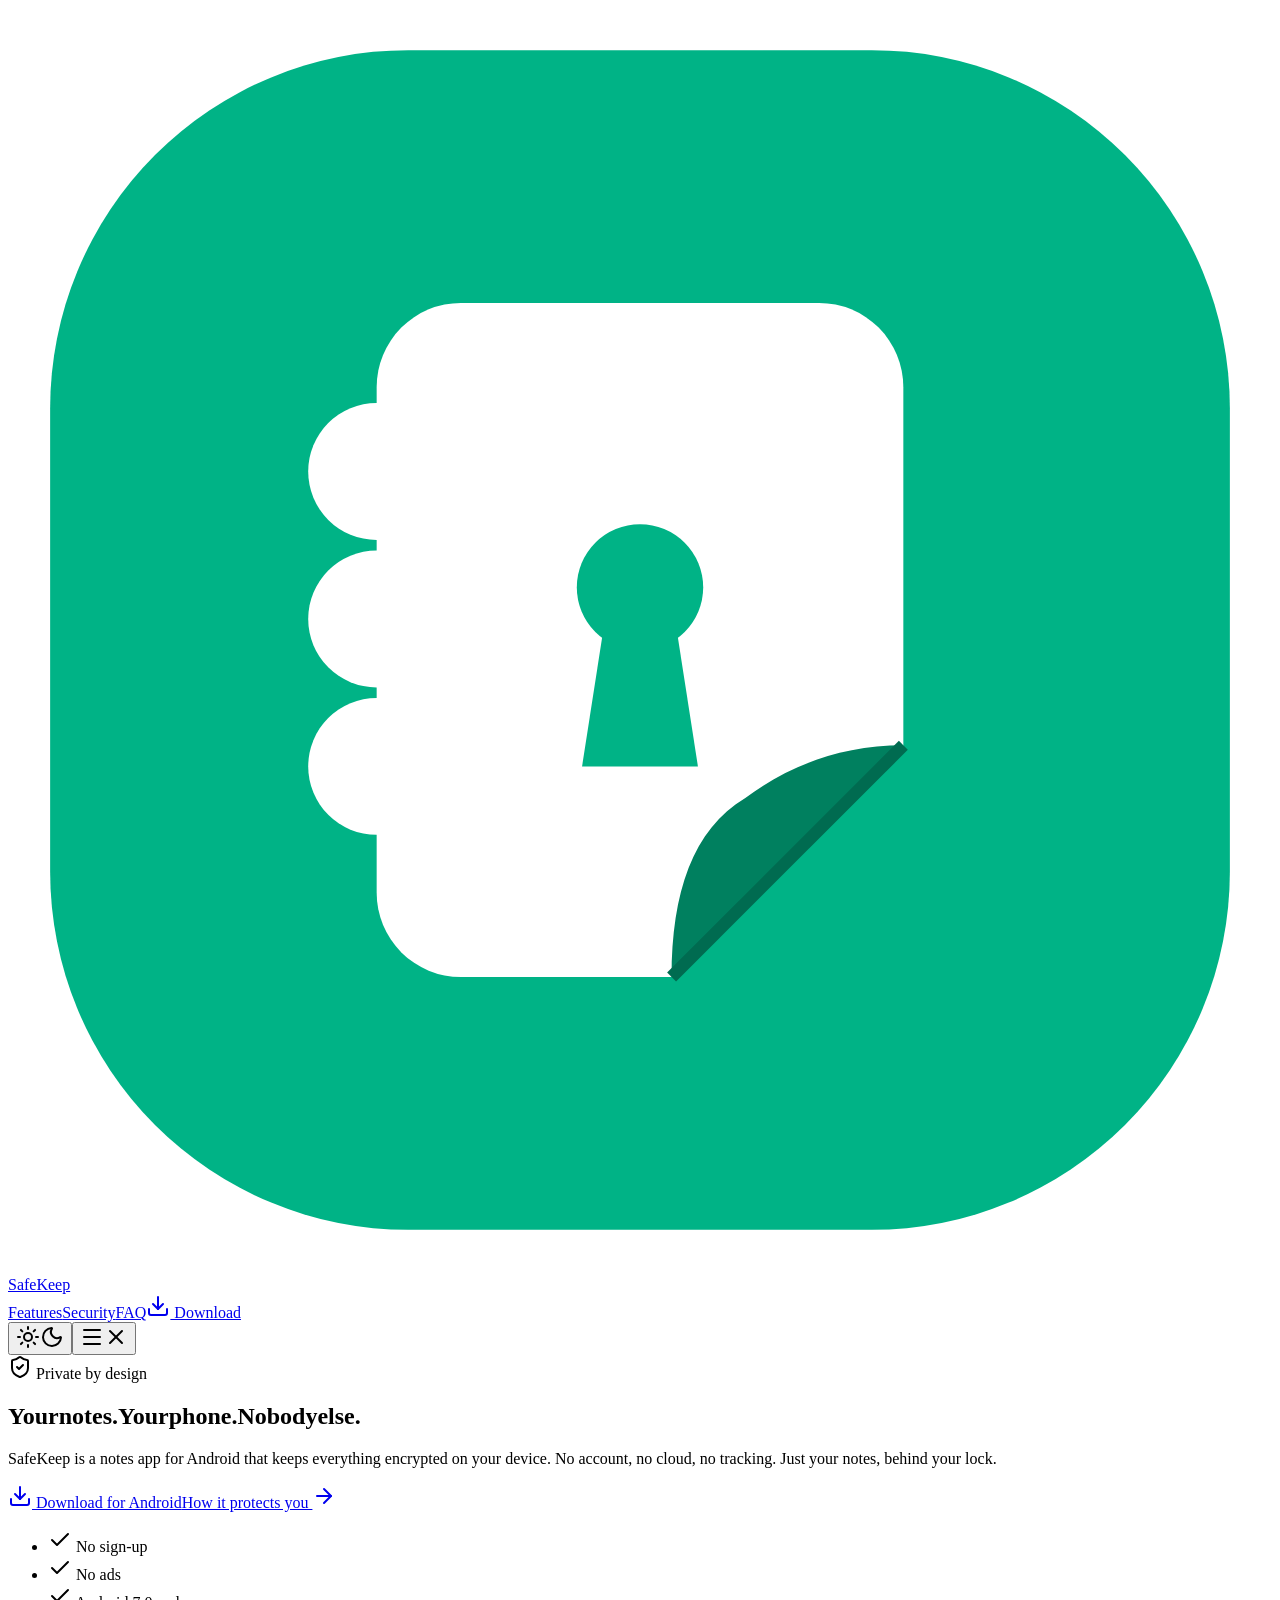
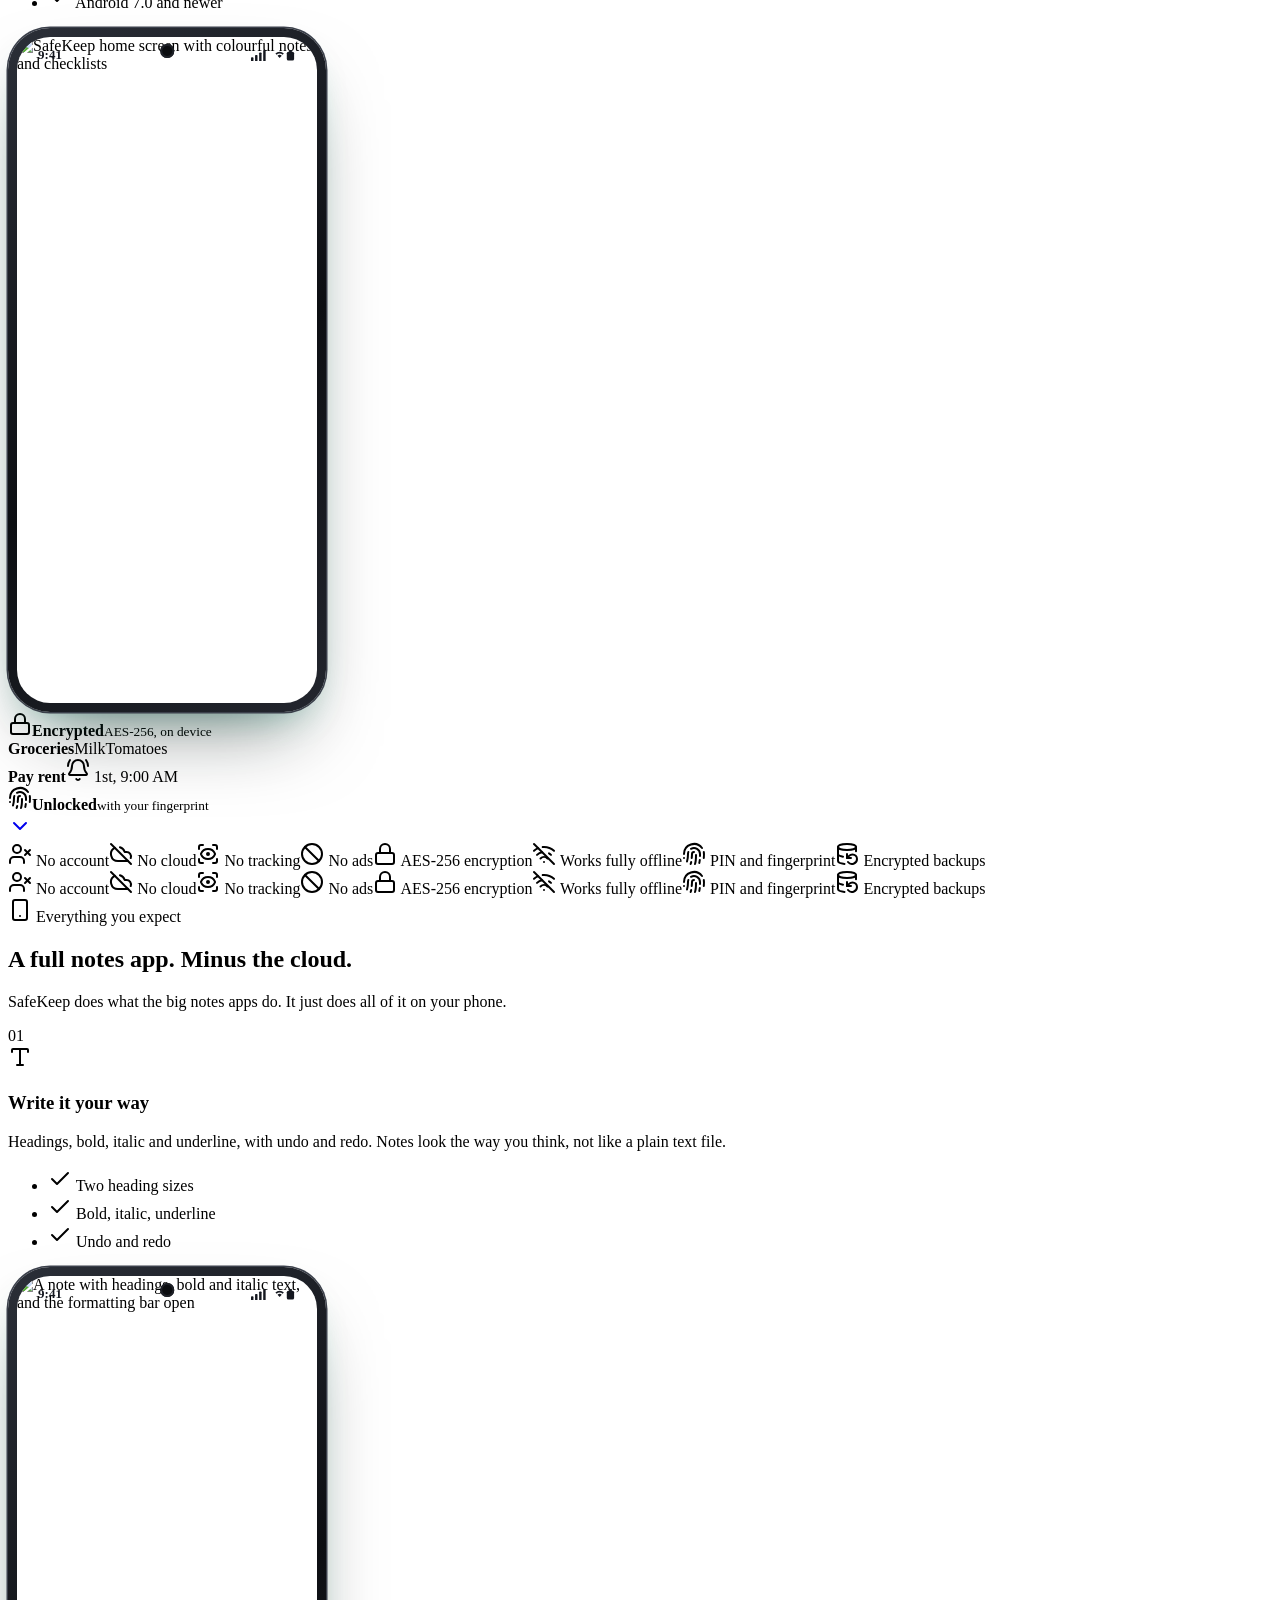
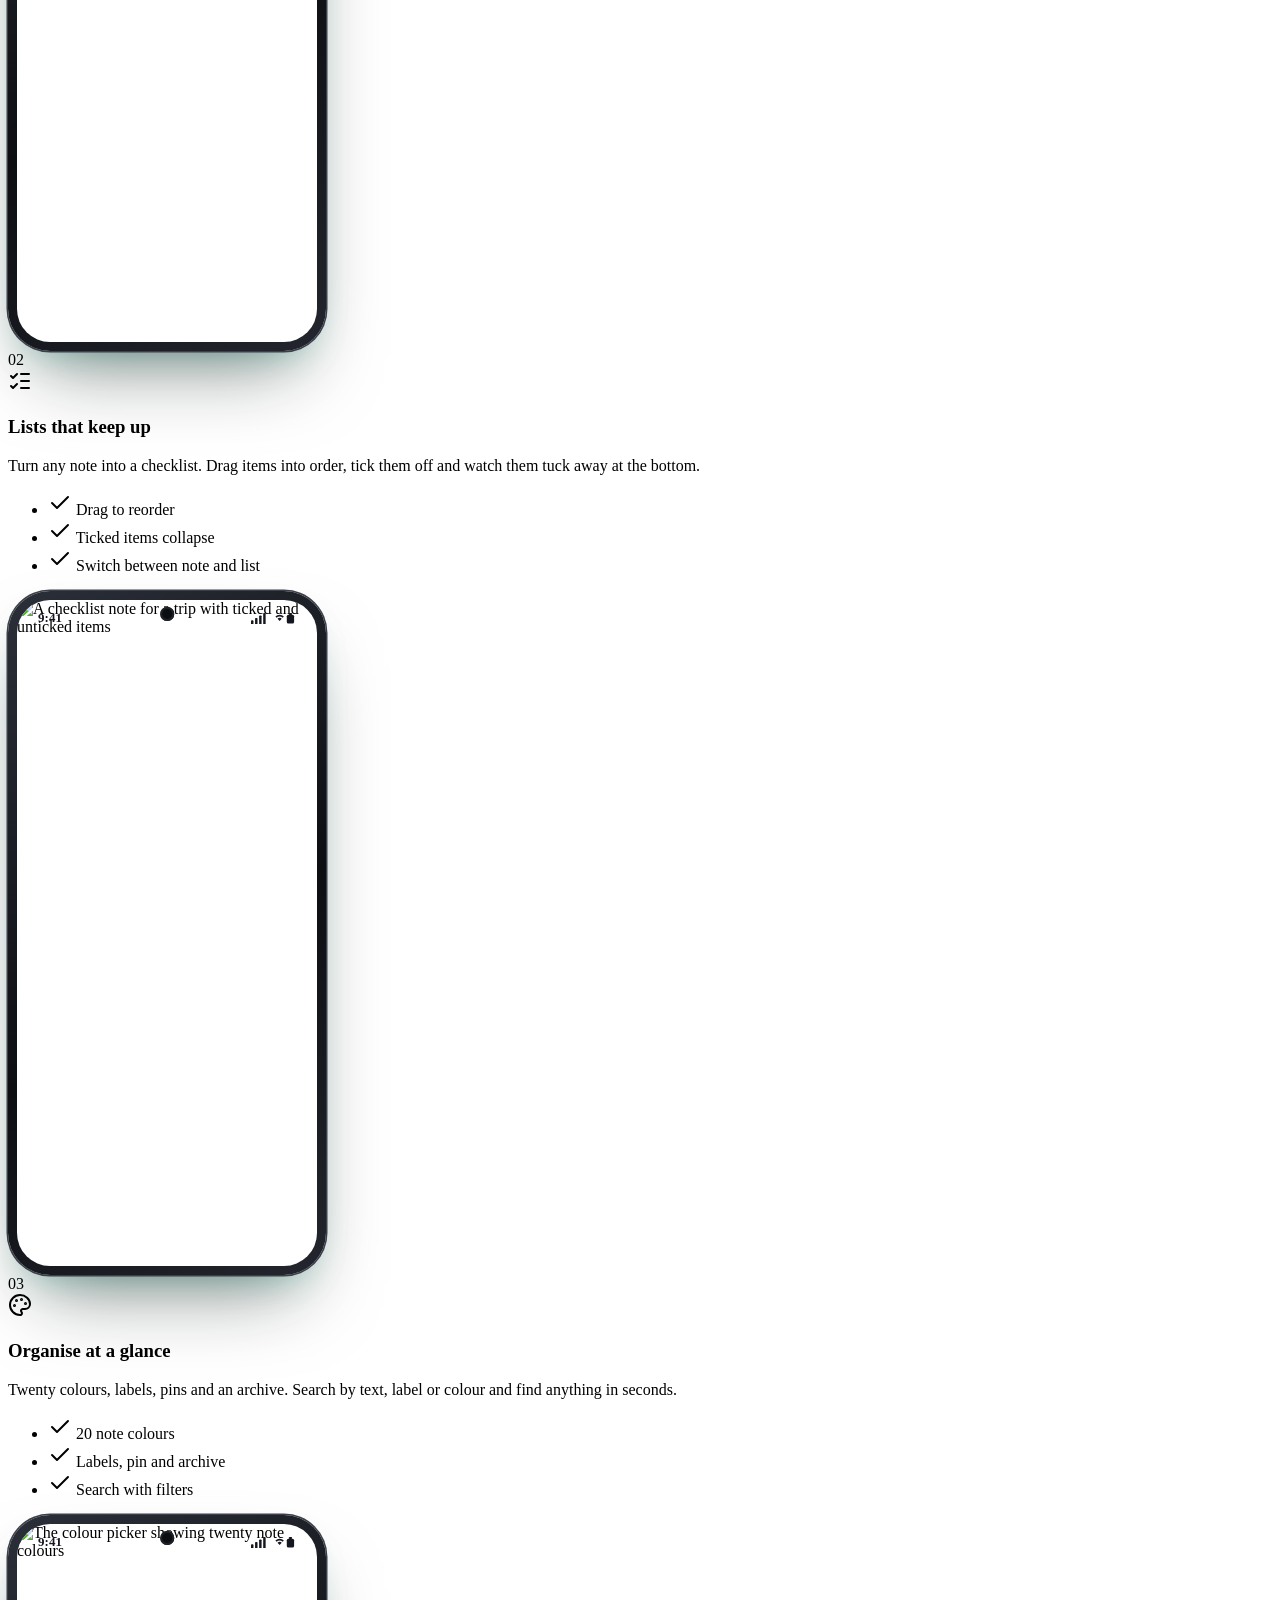
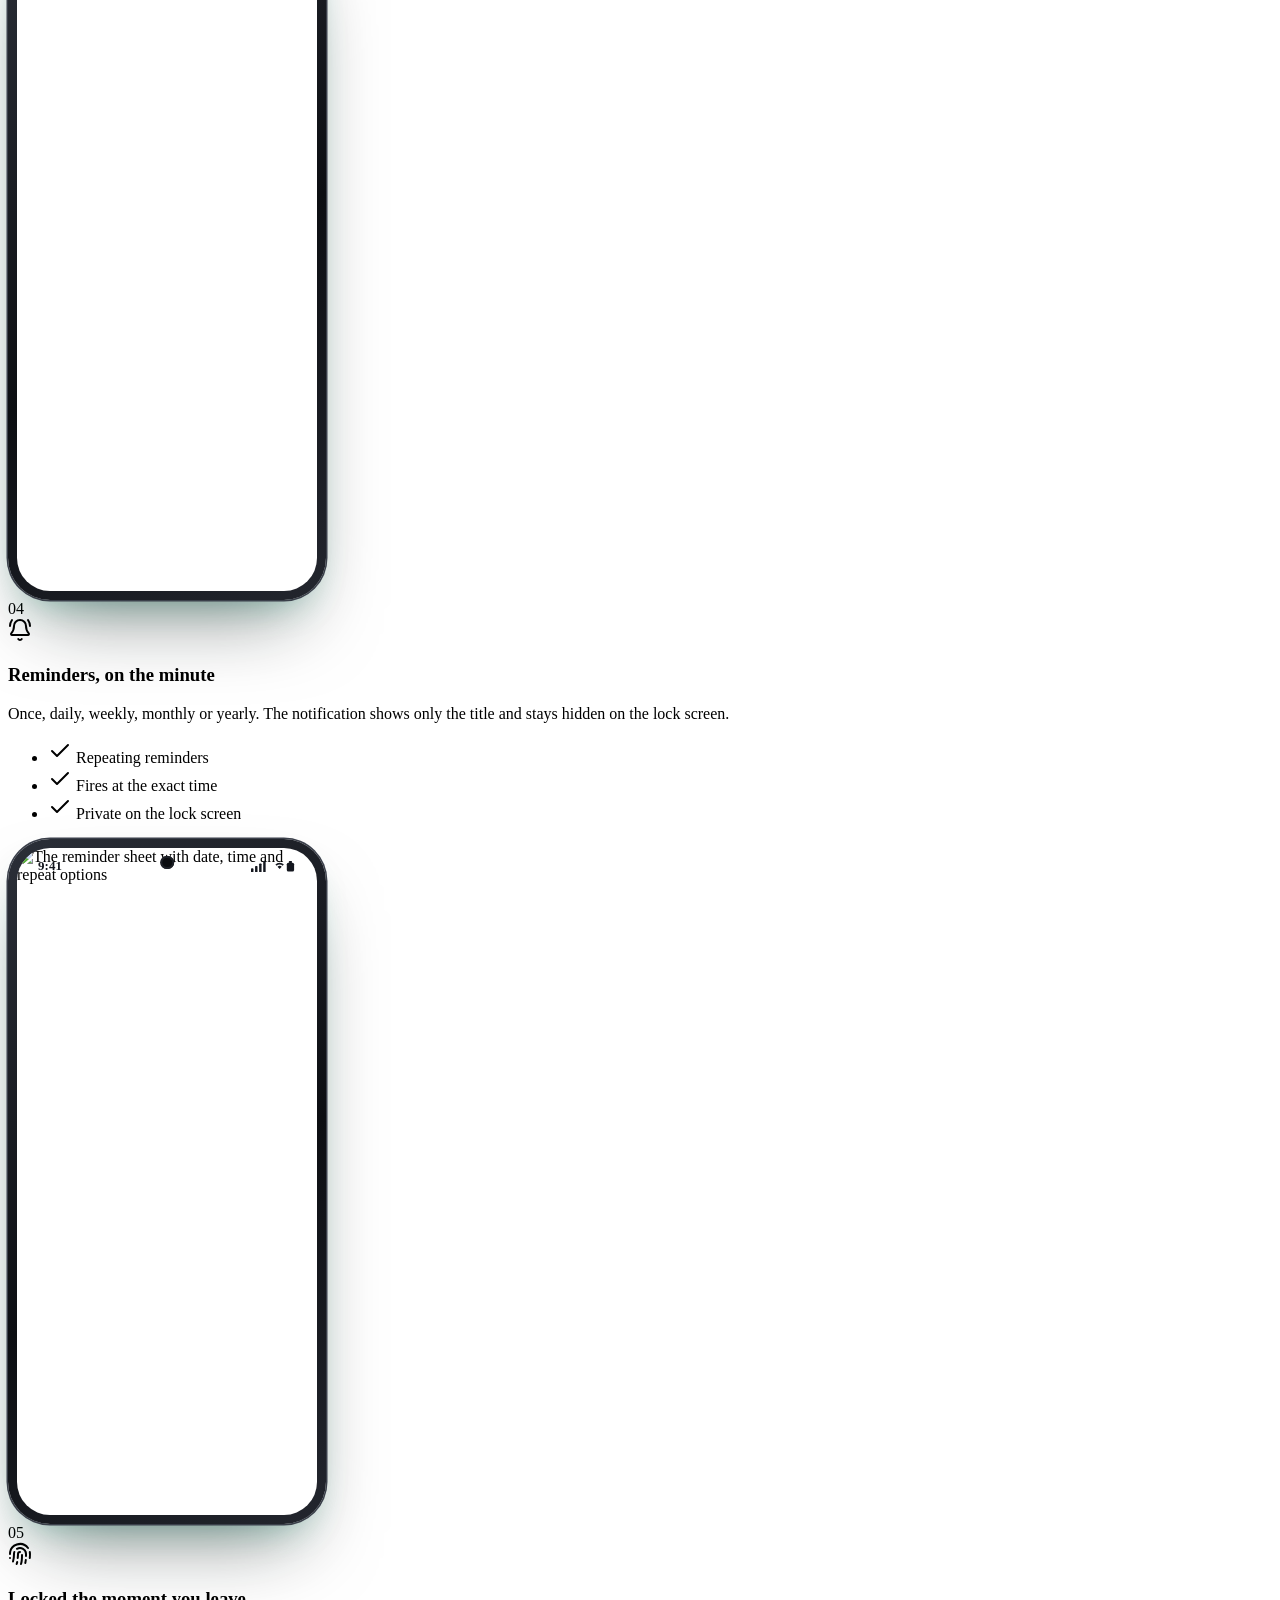
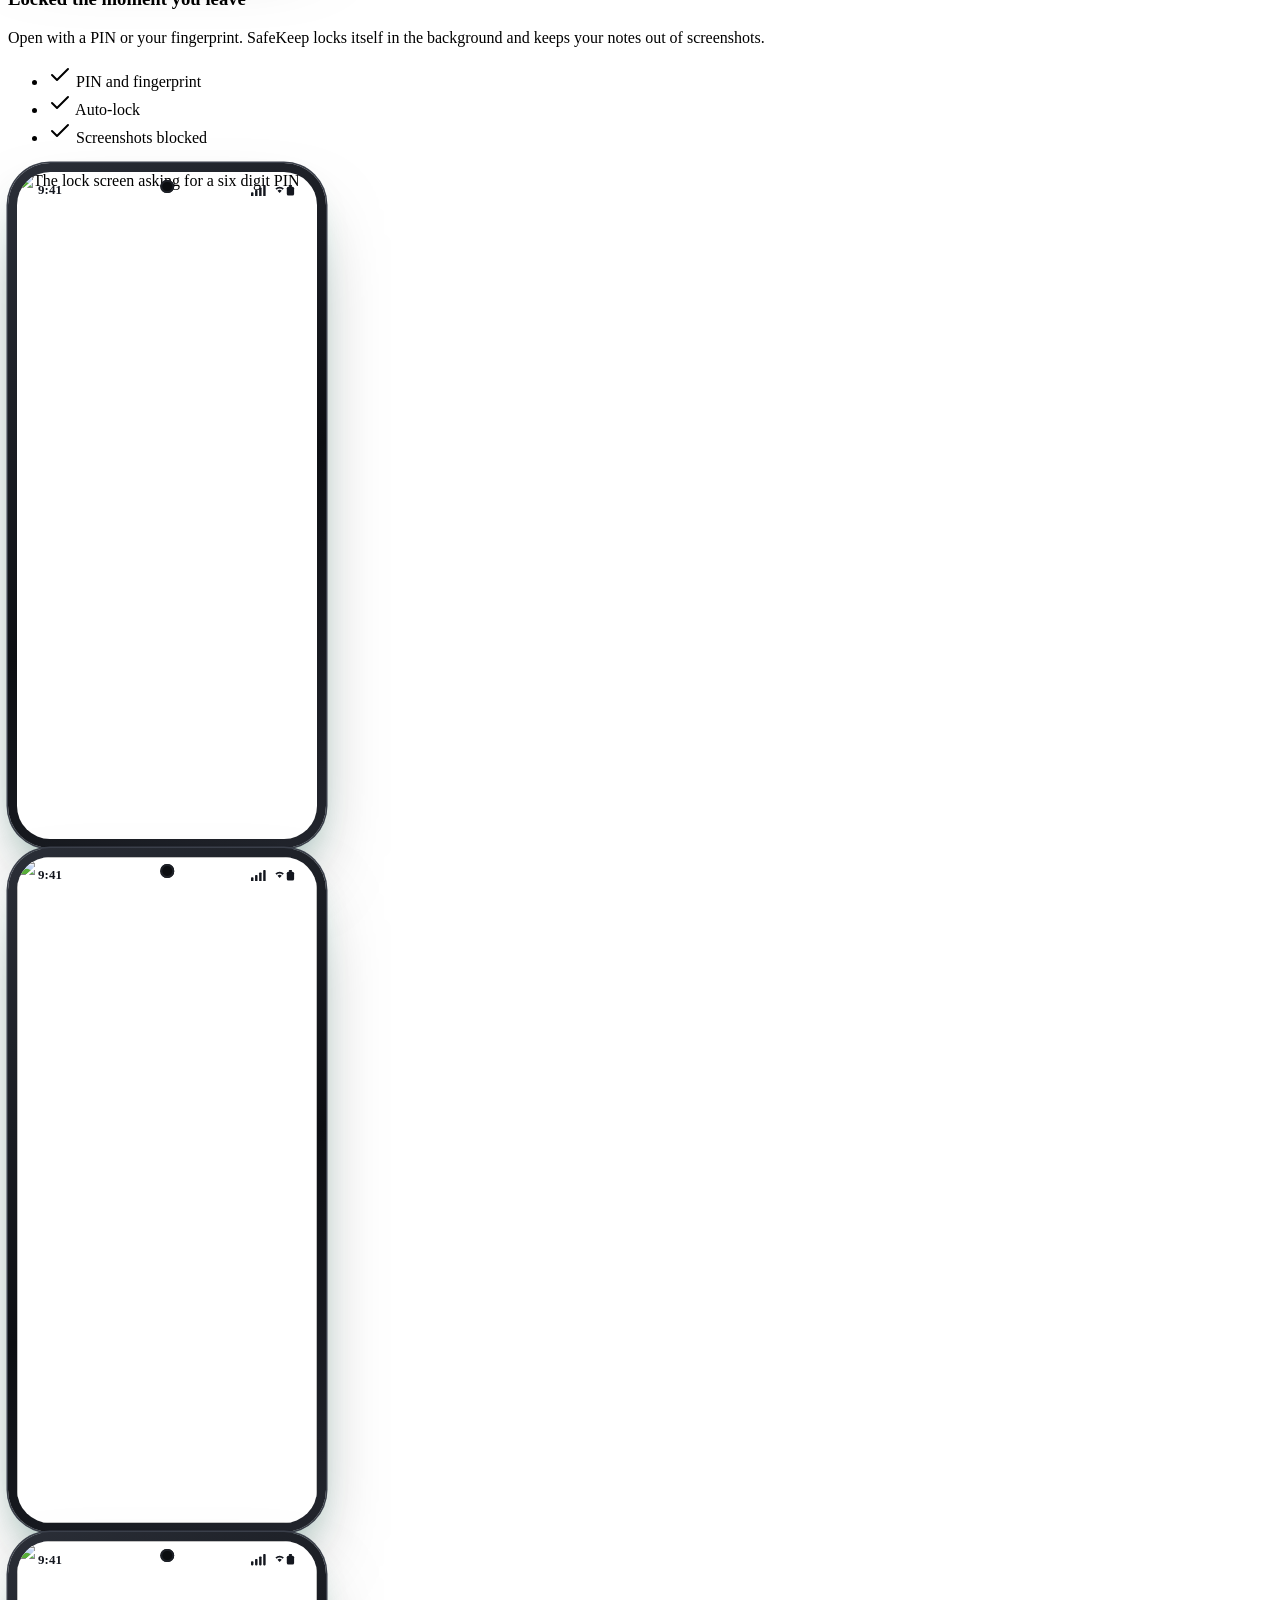
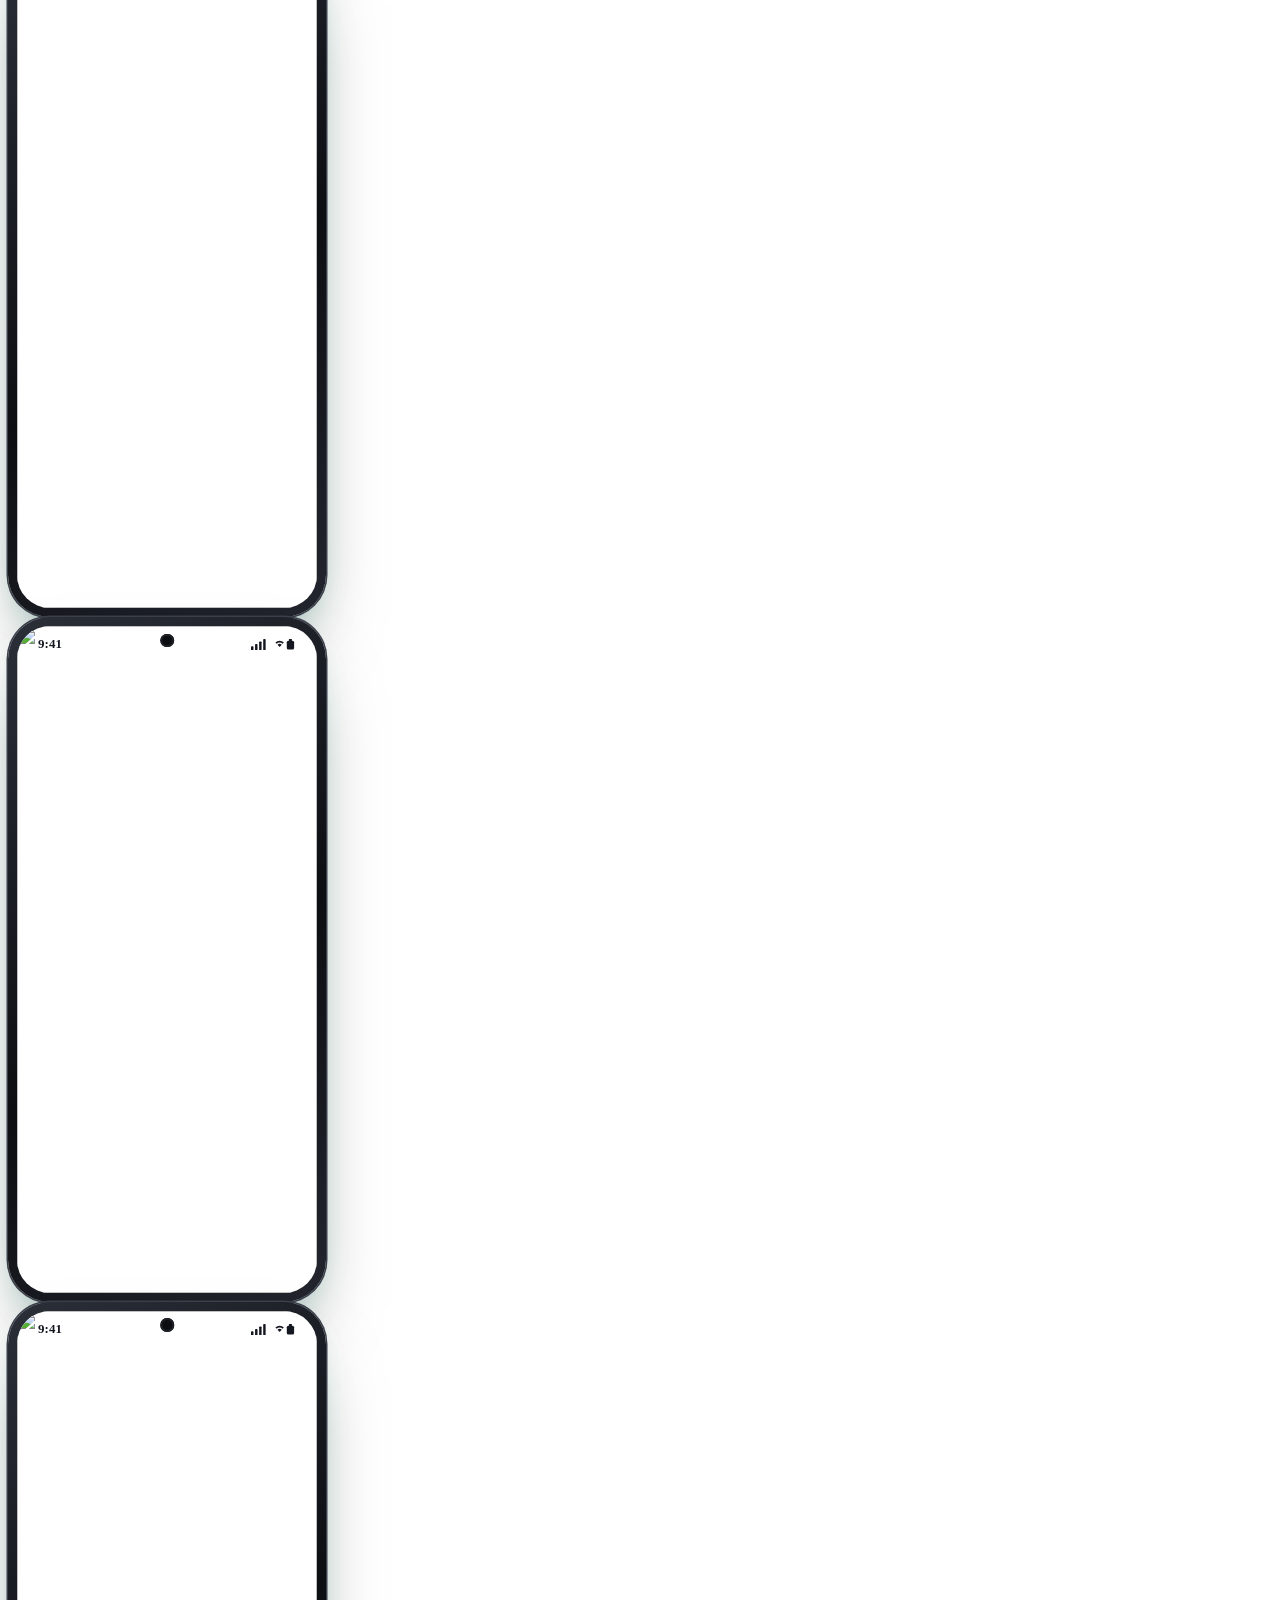
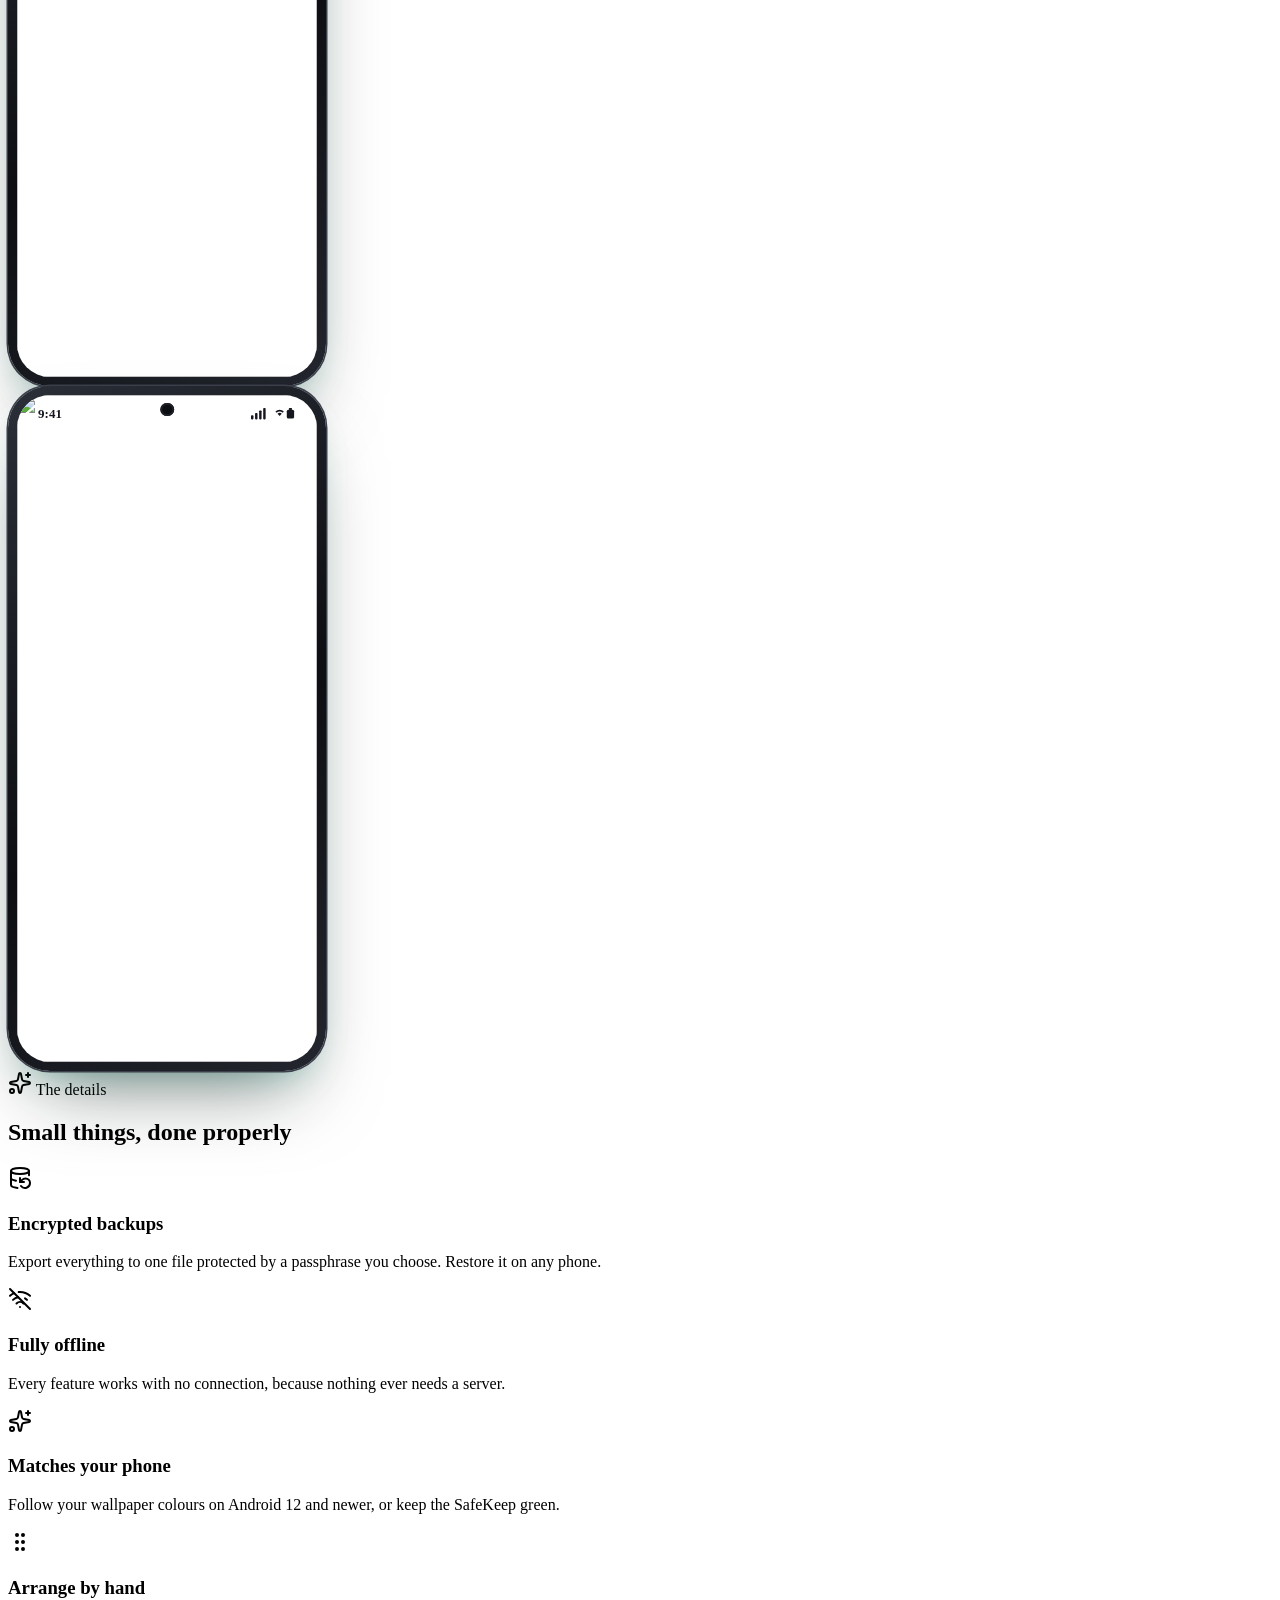
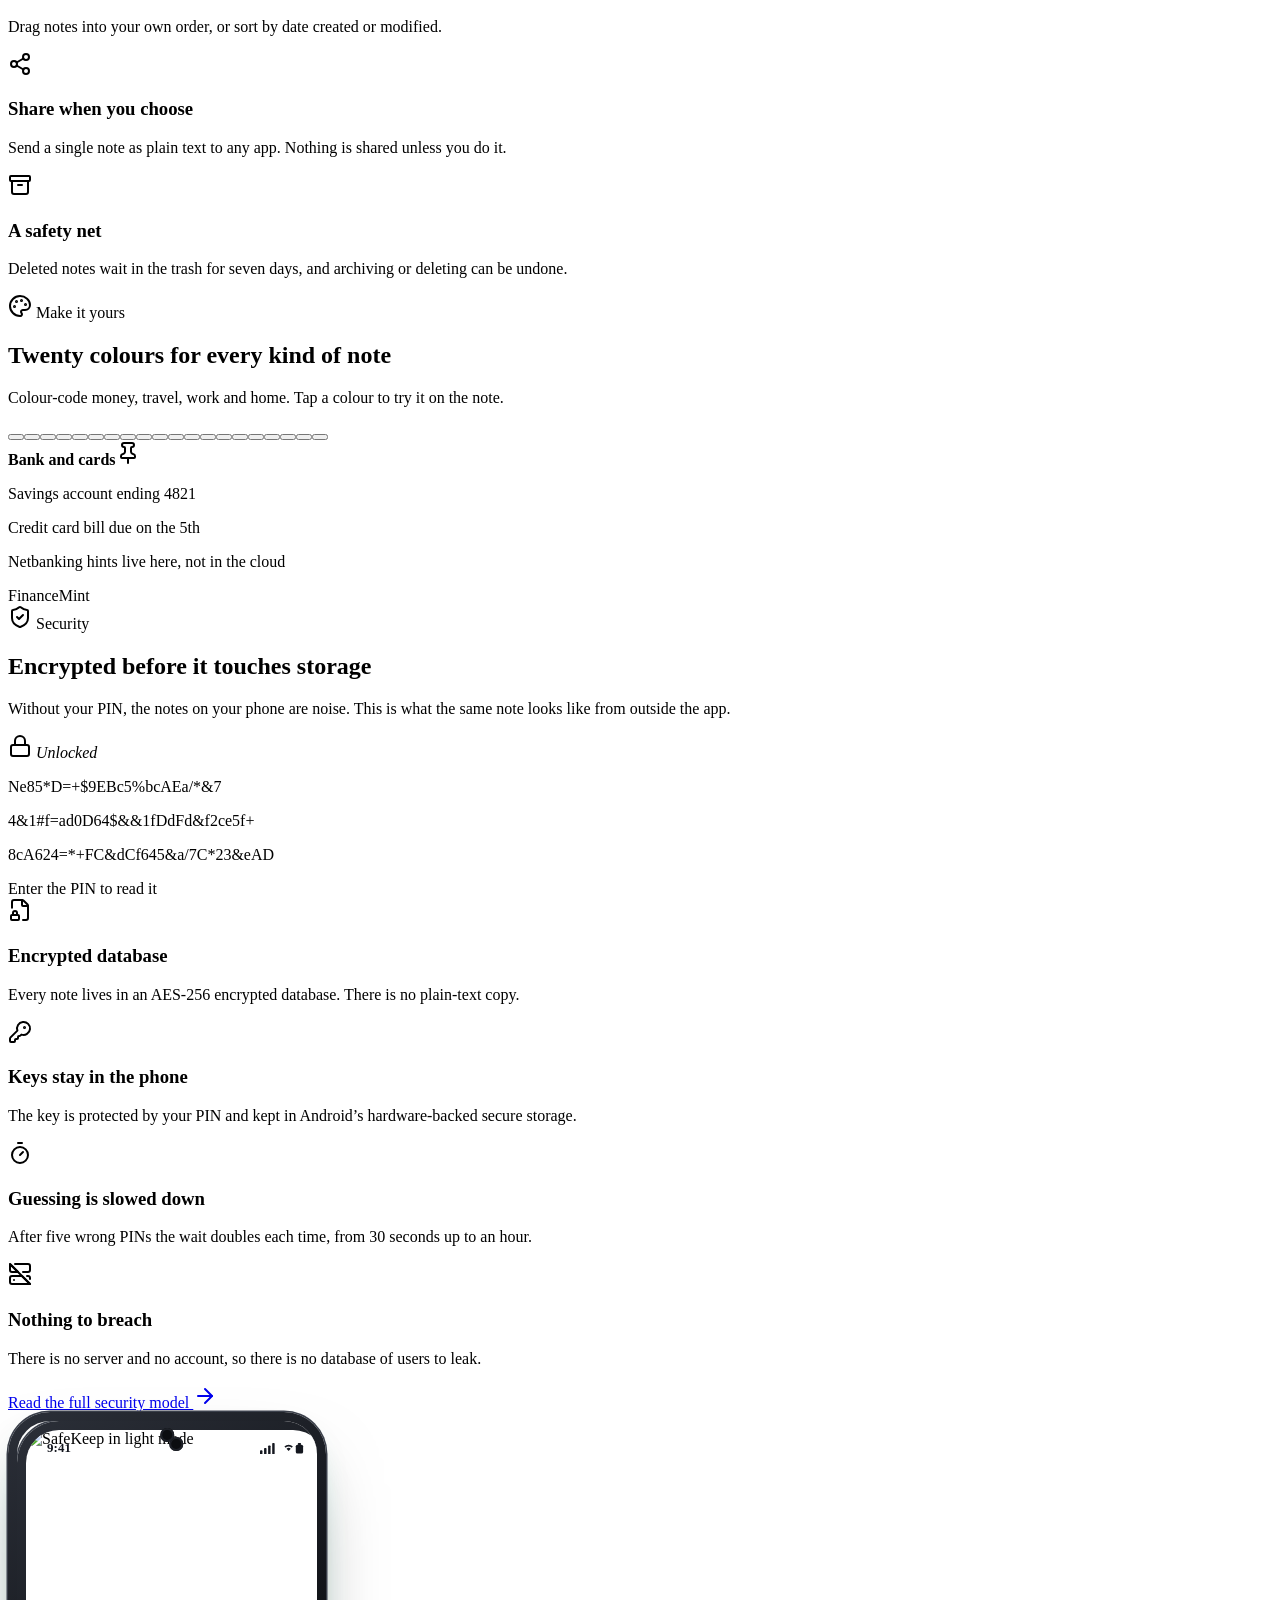
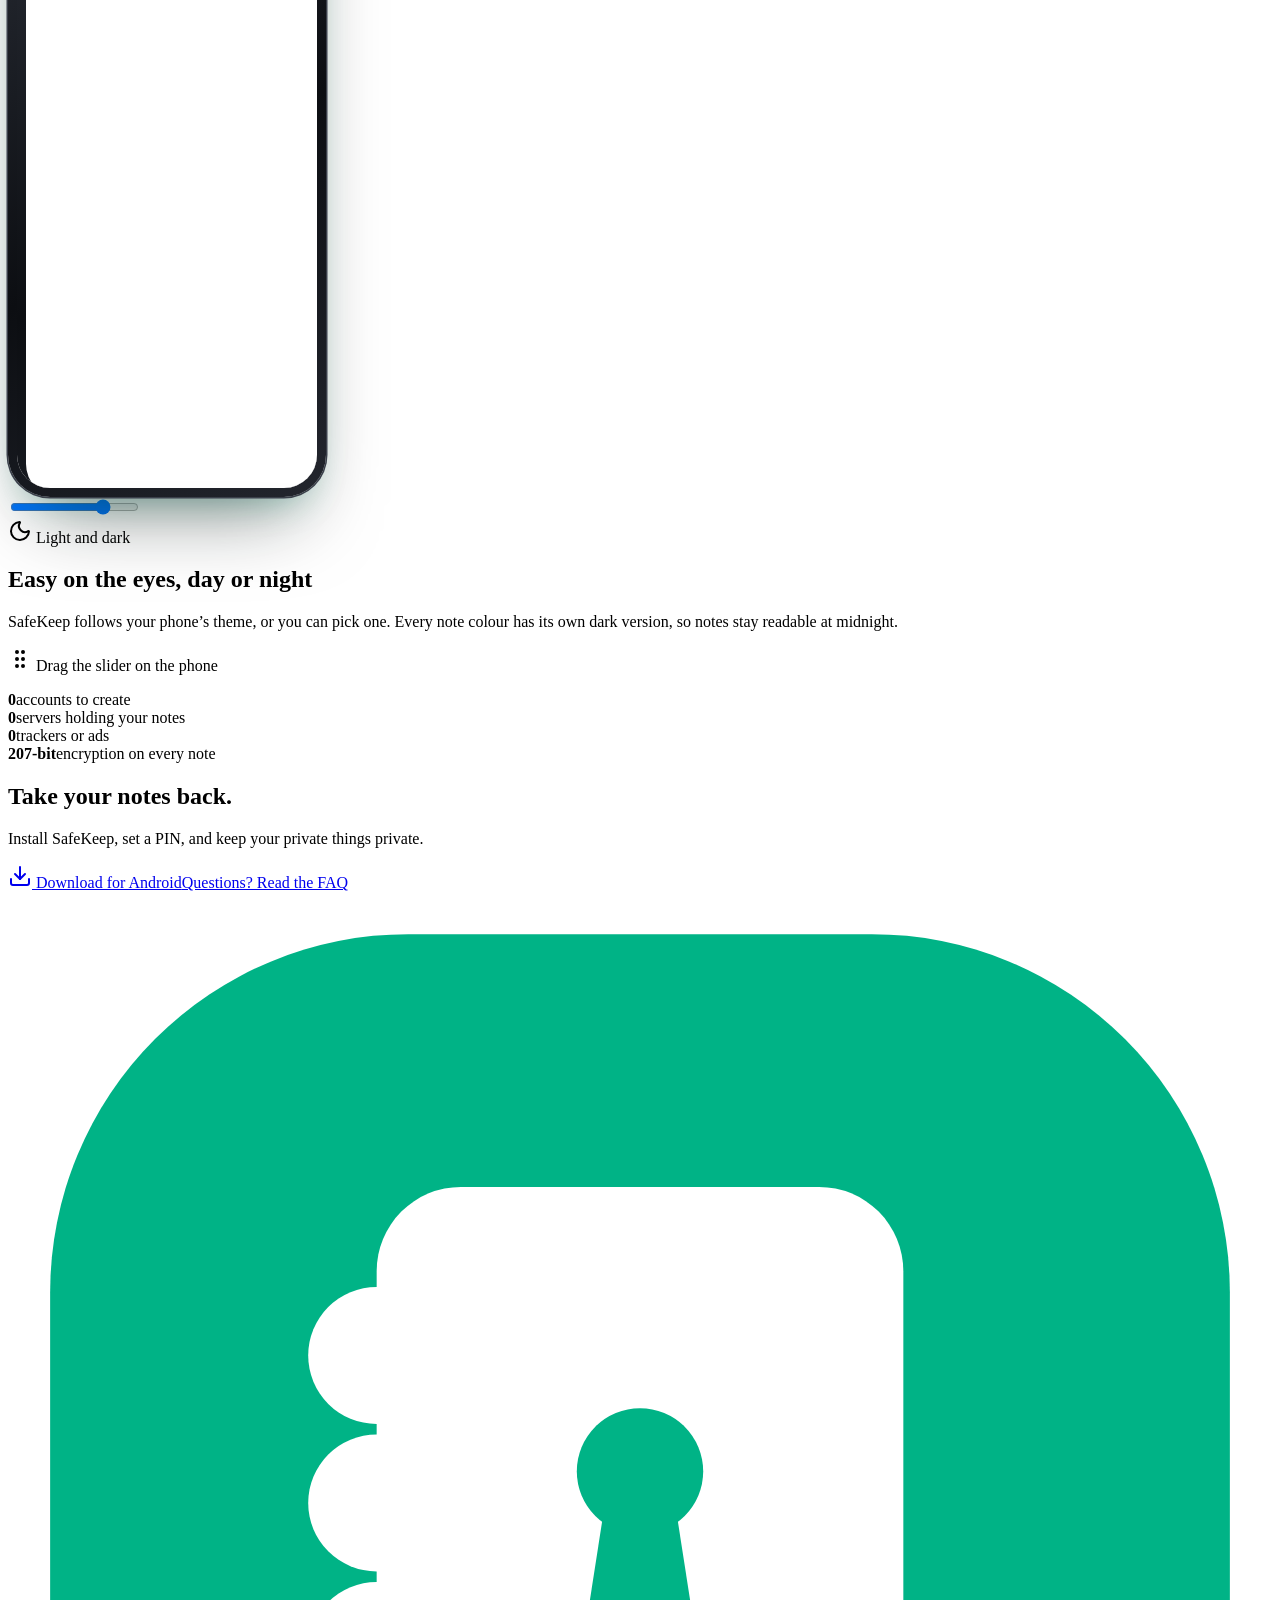
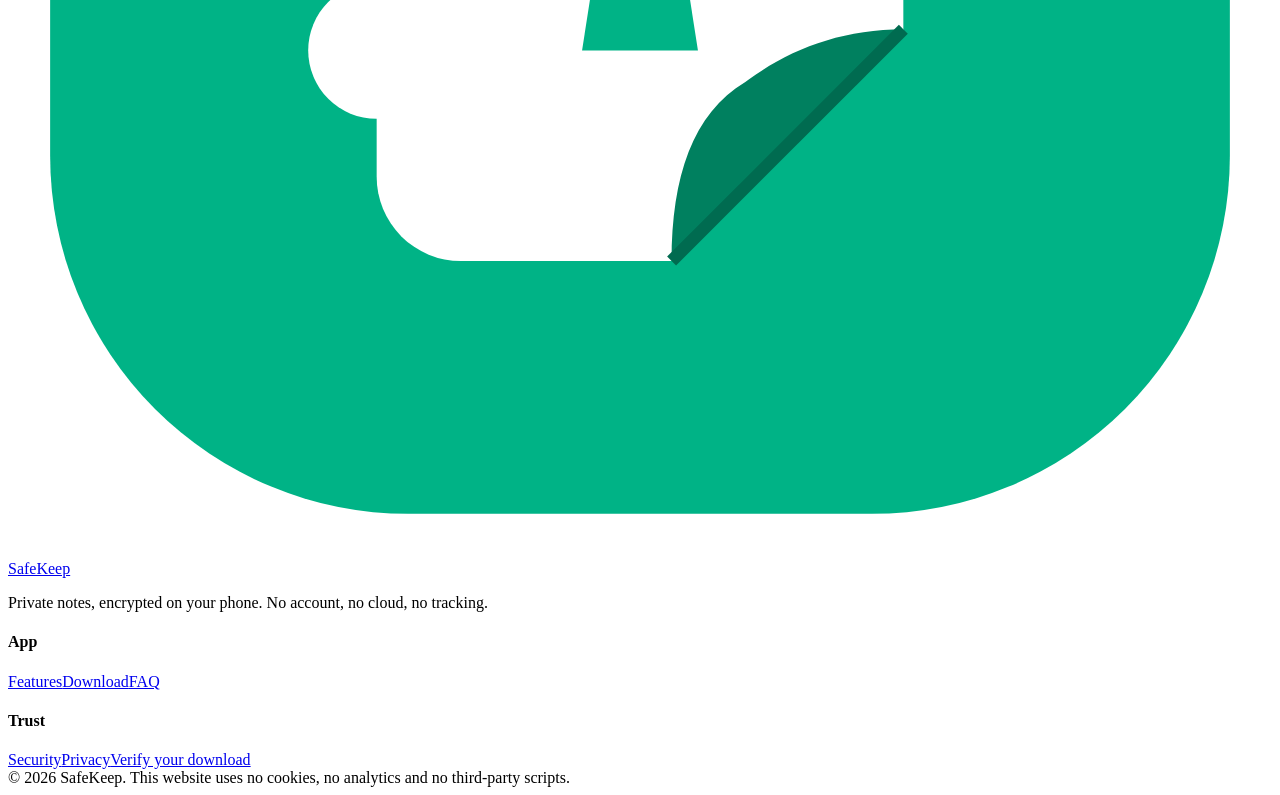
==== index.html @ 86624769 "Publish website (2026-11-21)" ====
<!DOCTYPE html><html lang="en"><head><meta charset="utf-8"><meta name="viewport" content="width=device-width, initial-scale=1"><title>SafeKeep: Private notes that never leave your phone.</title><meta name="description" content="SafeKeep is a private, offline notes app for Android. Notes, checklists and reminders, encrypted on your device. No account, no cloud, no tracking."><meta name="theme-color" content="#00B386"><meta property="og:title" content="SafeKeep: Private notes that never leave your phone."><meta property="og:description" content="SafeKeep is a private, offline notes app for Android. Notes, checklists and reminders, encrypted on your device. No account, no cloud, no tracking."><meta property="og:type" content="website"><link rel="icon" type="image/svg+xml" href="/safekeep/favicon.svg"><script>
      // Set the theme before first paint so the page never flashes.
      document.documentElement.classList.add('js');
      try {
        const saved = localStorage.getItem('theme');
        if (saved === 'light' || saved === 'dark') document.documentElement.dataset.theme = saved;
      } catch {}
    </script><link rel="stylesheet" href="/safekeep/_astro/Base.B7JaI3tx.css"><style>.phone{--phone-w:300px;width:var(--phone-w);aspect-ratio:1080/2400;border-radius:calc(var(--phone-w) * .14);padding:calc(var(--phone-w) * .03);background:linear-gradient(145deg,#2b2f38,#0c0e12 55%,#23262e);flex:none;position:relative;box-shadow:0 0 0 1.5px #3a3f4a,0 40px 80px -30px #0a14128c,0 18px 36px -18px #00b38659}.phone-screen{border-radius:calc(var(--phone-w) * .11);background:#fff;width:100%;height:100%;position:relative;overflow:hidden}.phone-screen img{object-fit:cover;object-position:top;width:100%;height:100%}.statusbar{height:5.6%;font-size:calc(var(--phone-w) * .043);letter-spacing:.01em;color:#14171f;pointer-events:none;justify-content:space-between;align-items:center;padding:0 7.5% 0 7%;font-weight:700;display:flex;position:absolute;inset:0 0 auto}.statusbar.light{color:#f3f6f5}.statusbar svg{height:calc(var(--phone-w) * .038);width:auto}.phone:after{content:"";top:calc(var(--phone-w) * .055);width:calc(var(--phone-w) * .045);height:calc(var(--phone-w) * .045);background:#0b0d10;border-radius:50%;position:absolute;left:50%;transform:translate(-50%);box-shadow:inset 0 0 0 2px #1d2027}
</style><link rel="stylesheet" href="/safekeep/_astro/index.DJJuxz4O.css"></head><body><div class="progress" aria-hidden="true"></div><header class="site-header"><div class="wrap bar"><a class="brand" href="/safekeep/" aria-label="SafeKeep home"><span class="brand-logo"><svg aria-hidden="true" xmlns="http://www.w3.org/2000/svg" viewBox="0 0 120 120"><rect x="4" y="4" width="112" height="112" rx="34" fill="#00B386"/><g transform="translate(60 60) scale(1) translate(-61 -60)">
  <circle cx="36" cy="44" r="6.5" fill="#FFFFFF"/><circle cx="36" cy="58" r="6.5" fill="#FFFFFF"/><circle cx="36" cy="72" r="6.5" fill="#FFFFFF"/>
  <path d="M44 28 H78 a8 8 0 0 1 8 8 V70 L64 92 H44 a8 8 0 0 1 -8 -8 V36 a8 8 0 0 1 8 -8 Z" fill="#FFFFFF"/>
  <path d="M86 70 L64 92 C64 84 66 78 71 75 C75 72 80 70 86 70 Z" fill="#00805F"/>
  <path d="M86 70 L64 92" stroke="#006B50" stroke-width="1.2"/>
  <circle cx="61" cy="55" r="6" fill="#00B386"/>
  <path d="M57.6 58.5 H64.4 L66.5 72 H55.5 Z" fill="#00B386"/></g></svg></span><span>SafeKeep</span></a><nav class="nav" id="nav" aria-label="Main"><a href="/safekeep/#features">Features</a><a href="/safekeep/security">Security</a><a href="/safekeep/faq">FAQ</a><a class="btn small nav-cta" href="/safekeep/download"><svg aria-hidden="true"
 
  xmlns="http://www.w3.org/2000/svg"
  width="24"
  height="24"
  viewBox="0 0 24 24"
  fill="none"
  stroke="currentColor"
  stroke-width="2"
  stroke-linecap="round"
  stroke-linejoin="round"
>
  <path d="M12 15V3" />
  <path d="M21 15v4a2 2 0 0 1-2 2H5a2 2 0 0 1-2-2v-4" />
  <path d="m7 10 5 5 5-5" />
</svg> Download</a></nav><div class="bar-actions"><button class="icon-btn" id="theme-toggle" type="button" aria-label="Switch between light and dark"><span class="sun"><svg aria-hidden="true"
 
  xmlns="http://www.w3.org/2000/svg"
  width="24"
  height="24"
  viewBox="0 0 24 24"
  fill="none"
  stroke="currentColor"
  stroke-width="2"
  stroke-linecap="round"
  stroke-linejoin="round"
>
  <circle cx="12" cy="12" r="4" />
  <path d="M12 2v2" />
  <path d="M12 20v2" />
  <path d="m4.93 4.93 1.41 1.41" />
  <path d="m17.66 17.66 1.41 1.41" />
  <path d="M2 12h2" />
  <path d="M20 12h2" />
  <path d="m6.34 17.66-1.41 1.41" />
  <path d="m19.07 4.93-1.41 1.41" />
</svg></span><span class="moon"><svg aria-hidden="true"
 
  xmlns="http://www.w3.org/2000/svg"
  width="24"
  height="24"
  viewBox="0 0 24 24"
  fill="none"
  stroke="currentColor"
  stroke-width="2"
  stroke-linecap="round"
  stroke-linejoin="round"
>
  <path d="M20.985 12.486a9 9 0 1 1-9.473-9.472c.405-.022.617.46.402.803a6 6 0 0 0 8.268 8.268c.344-.215.825-.004.803.401" />
</svg></span></button><button class="icon-btn menu-btn" id="menu-toggle" type="button" aria-label="Open menu" aria-expanded="false" aria-controls="nav"><span class="open"><svg aria-hidden="true"
 
  xmlns="http://www.w3.org/2000/svg"
  width="24"
  height="24"
  viewBox="0 0 24 24"
  fill="none"
  stroke="currentColor"
  stroke-width="2"
  stroke-linecap="round"
  stroke-linejoin="round"
>
  <path d="M4 5h16" />
  <path d="M4 12h16" />
  <path d="M4 19h16" />
</svg></span><span class="close"><svg aria-hidden="true"
 
  xmlns="http://www.w3.org/2000/svg"
  width="24"
  height="24"
  viewBox="0 0 24 24"
  fill="none"
  stroke="currentColor"
  stroke-width="2"
  stroke-linecap="round"
  stroke-linejoin="round"
>
  <path d="M18 6 6 18" />
  <path d="m6 6 12 12" />
</svg></span></button></div></div></header><main><section class="hero"><div class="aurora"><i></i><i></i><i></i></div><div class="grid-lines" aria-hidden="true"></div><div class="wrap hero-grid"><div class="hero-copy"><span class="eyebrow hero-in" style="--d:0"><svg aria-hidden="true"
 
  xmlns="http://www.w3.org/2000/svg"
  width="24"
  height="24"
  viewBox="0 0 24 24"
  fill="none"
  stroke="currentColor"
  stroke-width="2"
  stroke-linecap="round"
  stroke-linejoin="round"
>
  <path d="M20 13c0 5-3.5 7.5-7.66 8.95a1 1 0 0 1-.67-.01C7.5 20.5 4 18 4 13V6a1 1 0 0 1 1-1c2 0 4.5-1.2 6.24-2.72a1.17 1.17 0 0 1 1.52 0C14.51 3.81 17 5 19 5a1 1 0 0 1 1 1z" />
  <path d="m9 12 2 2 4-4" />
</svg> Private by design</span><h1><span class="word" style="--w:0"><span>Your</span></span><span class="word" style="--w:1"><span>notes.</span></span><span class="word" style="--w:2"><span>Your</span></span><span class="word" style="--w:3"><span>phone.</span></span><span class="word" style="--w:4"><span class="grad">Nobody</span></span><span class="word" style="--w:5"><span class="grad">else.</span></span></h1><p class="lead hero-in" style="--d:1">SafeKeep is a notes app for Android that keeps everything encrypted on your device. No account, no cloud, no tracking. Just your notes, behind your lock.</p><div class="hero-cta hero-in" style="--d:2"><a class="btn" href="/safekeep/download"><svg aria-hidden="true"
 
  xmlns="http://www.w3.org/2000/svg"
  width="24"
  height="24"
  viewBox="0 0 24 24"
  fill="none"
  stroke="currentColor"
  stroke-width="2"
  stroke-linecap="round"
  stroke-linejoin="round"
>
  <path d="M12 15V3" />
  <path d="M21 15v4a2 2 0 0 1-2 2H5a2 2 0 0 1-2-2v-4" />
  <path d="m7 10 5 5 5-5" />
</svg> Download for Android</a><a class="btn ghost" href="/safekeep/security">How it protects you <svg aria-hidden="true" class="nudge"
 
  xmlns="http://www.w3.org/2000/svg"
  width="24"
  height="24"
  viewBox="0 0 24 24"
  fill="none"
  stroke="currentColor"
  stroke-width="2"
  stroke-linecap="round"
  stroke-linejoin="round"
>
  <path d="M5 12h14" />
  <path d="m12 5 7 7-7 7" />
</svg></a></div><ul class="hero-points hero-in" style="--d:3"><li><svg aria-hidden="true"
 
  xmlns="http://www.w3.org/2000/svg"
  width="24"
  height="24"
  viewBox="0 0 24 24"
  fill="none"
  stroke="currentColor"
  stroke-width="2"
  stroke-linecap="round"
  stroke-linejoin="round"
>
  <path d="M20 6 9 17l-5-5" />
</svg> No sign-up</li><li><svg aria-hidden="true"
 
  xmlns="http://www.w3.org/2000/svg"
  width="24"
  height="24"
  viewBox="0 0 24 24"
  fill="none"
  stroke="currentColor"
  stroke-width="2"
  stroke-linecap="round"
  stroke-linejoin="round"
>
  <path d="M20 6 9 17l-5-5" />
</svg> No ads</li><li><svg aria-hidden="true"
 
  xmlns="http://www.w3.org/2000/svg"
  width="24"
  height="24"
  viewBox="0 0 24 24"
  fill="none"
  stroke="currentColor"
  stroke-width="2"
  stroke-linecap="round"
  stroke-linejoin="round"
>
  <path d="M20 6 9 17l-5-5" />
</svg> Android 7.0 and newer</li></ul></div><div class="hero-stage" id="hero-stage"><div class="halo" aria-hidden="true"></div><div class="ring ring-1" aria-hidden="true"></div><div class="ring ring-2" aria-hidden="true"></div><div class="tilt"><div class="phone hero-phone"><div class="phone-screen"><img src="/safekeep/_astro/home.CwU2_iED_1n7a46.webp" alt="SafeKeep home screen with colourful notes and checklists" loading="eager" decoding="async" width="640" height="1422"><div class="statusbar dark" aria-hidden="true"><span>9:41</span><svg viewBox="0 0 54 14" fill="currentColor"><rect x="0" y="9" width="3" height="5" rx="1"></rect><rect x="5" y="6" width="3" height="8" rx="1"></rect><rect x="10" y="3" width="3" height="11" rx="1"></rect><rect x="15" y="0" width="3" height="14" rx="1"></rect><path d="M30 4.2a7.4 7.4 0 0 1 10.4 0l-1.5 1.6a5.2 5.2 0 0 0-7.4 0zm2.6 2.8a3.7 3.7 0 0 1 5.2 0L35.2 9.8z"></path><rect x="44" y="2" width="9" height="11" rx="2"></rect><rect x="46.5" y="0" width="4" height="2.4" rx="1"></rect></svg></div></div></div></div><div class="chip-float f1" data-depth="26" aria-hidden="true"><span class="chip-icon"><svg aria-hidden="true"
 
  xmlns="http://www.w3.org/2000/svg"
  width="24"
  height="24"
  viewBox="0 0 24 24"
  fill="none"
  stroke="currentColor"
  stroke-width="2"
  stroke-linecap="round"
  stroke-linejoin="round"
>
  <rect width="18" height="11" x="3" y="11" rx="2" ry="2" />
  <path d="M7 11V7a5 5 0 0 1 10 0v4" />
</svg></span><span><b>Encrypted</b><small>AES-256, on device</small></span></div><div class="note-float f2" data-depth="-34" style="--c:#FFF8B8" aria-hidden="true"><b>Groceries</b><span class="tick done">Milk</span><span class="tick">Tomatoes</span></div><div class="note-float f3" data-depth="40" style="--c:#E2D8FF" aria-hidden="true"><b>Pay rent</b><span class="pill"><svg aria-hidden="true"
 
  xmlns="http://www.w3.org/2000/svg"
  width="24"
  height="24"
  viewBox="0 0 24 24"
  fill="none"
  stroke="currentColor"
  stroke-width="2"
  stroke-linecap="round"
  stroke-linejoin="round"
>
  <path d="M10.268 21a2 2 0 0 0 3.464 0" />
  <path d="M22 8c0-2.3-.8-4.3-2-6" />
  <path d="M3.262 15.326A1 1 0 0 0 4 17h16a1 1 0 0 0 .74-1.673C19.41 13.956 18 12.499 18 8A6 6 0 0 0 6 8c0 4.499-1.411 5.956-2.738 7.326" />
  <path d="M4 2C2.8 3.7 2 5.7 2 8" />
</svg> 1st, 9:00 AM</span></div><div class="chip-float f4" data-depth="-22" aria-hidden="true"><span class="chip-icon"><svg aria-hidden="true"
 
  xmlns="http://www.w3.org/2000/svg"
  width="24"
  height="24"
  viewBox="0 0 24 24"
  fill="none"
  stroke="currentColor"
  stroke-width="2"
  stroke-linecap="round"
  stroke-linejoin="round"
>
  <path d="M12 10a2 2 0 0 0-2 2c0 1.02-.1 2.51-.26 4" />
  <path d="M14 13.12c0 2.38 0 6.38-1 8.88" />
  <path d="M17.29 21.02c.12-.6.43-2.3.5-3.02" />
  <path d="M2 12a10 10 0 0 1 18-6" />
  <path d="M2 16h.01" />
  <path d="M21.8 16c.2-2 .131-5.354 0-6" />
  <path d="M5 19.5C5.5 18 6 15 6 12a6 6 0 0 1 .34-2" />
  <path d="M8.65 22c.21-.66.45-1.32.57-2" />
  <path d="M9 6.8a6 6 0 0 1 9 5.2v2" />
</svg></span><span><b>Unlocked</b><small>with your fingerprint</small></span></div></div></div><a class="scroll-cue" href="#features" aria-label="Scroll to features"><svg aria-hidden="true"
 
  xmlns="http://www.w3.org/2000/svg"
  width="24"
  height="24"
  viewBox="0 0 24 24"
  fill="none"
  stroke="currentColor"
  stroke-width="2"
  stroke-linecap="round"
  stroke-linejoin="round"
>
  <path d="m6 9 6 6 6-6" />
</svg></a></section><div class="marquee" aria-hidden="true"><div class="marquee-track"><div class="marquee-set"><span><svg aria-hidden="true"
 
  xmlns="http://www.w3.org/2000/svg"
  width="24"
  height="24"
  viewBox="0 0 24 24"
  fill="none"
  stroke="currentColor"
  stroke-width="2"
  stroke-linecap="round"
  stroke-linejoin="round"
>
  <path d="M16 21v-2a4 4 0 0 0-4-4H6a4 4 0 0 0-4 4v2" />
  <circle cx="9" cy="7" r="4" />
  <line x1="17" x2="22" y1="8" y2="13" />
  <line x1="22" x2="17" y1="8" y2="13" />
</svg> No account</span><span><svg aria-hidden="true"
 
  xmlns="http://www.w3.org/2000/svg"
  width="24"
  height="24"
  viewBox="0 0 24 24"
  fill="none"
  stroke="currentColor"
  stroke-width="2"
  stroke-linecap="round"
  stroke-linejoin="round"
>
  <path d="M10.94 5.274A7 7 0 0 1 15.71 10h1.79a4.5 4.5 0 0 1 4.222 6.057" />
  <path d="M18.796 18.81A4.5 4.5 0 0 1 17.5 19H9A7 7 0 0 1 5.79 5.78" />
  <path d="m2 2 20 20" />
</svg> No cloud</span><span><svg aria-hidden="true"
 
  xmlns="http://www.w3.org/2000/svg"
  width="24"
  height="24"
  viewBox="0 0 24 24"
  fill="none"
  stroke="currentColor"
  stroke-width="2"
  stroke-linecap="round"
  stroke-linejoin="round"
>
  <path d="M3 7V5a2 2 0 0 1 2-2h2" />
  <path d="M17 3h2a2 2 0 0 1 2 2v2" />
  <path d="M21 17v2a2 2 0 0 1-2 2h-2" />
  <path d="M7 21H5a2 2 0 0 1-2-2v-2" />
  <circle cx="12" cy="12" r="1" />
  <path d="M18.944 12.33a1 1 0 0 0 0-.66 7.5 7.5 0 0 0-13.888 0 1 1 0 0 0 0 .66 7.5 7.5 0 0 0 13.888 0" />
</svg> No tracking</span><span><svg aria-hidden="true"
 
  xmlns="http://www.w3.org/2000/svg"
  width="24"
  height="24"
  viewBox="0 0 24 24"
  fill="none"
  stroke="currentColor"
  stroke-width="2"
  stroke-linecap="round"
  stroke-linejoin="round"
>
  <circle cx="12" cy="12" r="10" />
  <path d="M4.929 4.929 19.07 19.071" />
</svg> No ads</span><span><svg aria-hidden="true"
 
  xmlns="http://www.w3.org/2000/svg"
  width="24"
  height="24"
  viewBox="0 0 24 24"
  fill="none"
  stroke="currentColor"
  stroke-width="2"
  stroke-linecap="round"
  stroke-linejoin="round"
>
  <rect width="18" height="11" x="3" y="11" rx="2" ry="2" />
  <path d="M7 11V7a5 5 0 0 1 10 0v4" />
</svg> AES-256 encryption</span><span><svg aria-hidden="true"
 
  xmlns="http://www.w3.org/2000/svg"
  width="24"
  height="24"
  viewBox="0 0 24 24"
  fill="none"
  stroke="currentColor"
  stroke-width="2"
  stroke-linecap="round"
  stroke-linejoin="round"
>
  <path d="M12 20h.01" />
  <path d="M8.5 16.429a5 5 0 0 1 7 0" />
  <path d="M5 12.859a10 10 0 0 1 5.17-2.69" />
  <path d="M19 12.859a10 10 0 0 0-2.007-1.523" />
  <path d="M2 8.82a15 15 0 0 1 4.177-2.643" />
  <path d="M22 8.82a15 15 0 0 0-11.288-3.764" />
  <path d="m2 2 20 20" />
</svg> Works fully offline</span><span><svg aria-hidden="true"
 
  xmlns="http://www.w3.org/2000/svg"
  width="24"
  height="24"
  viewBox="0 0 24 24"
  fill="none"
  stroke="currentColor"
  stroke-width="2"
  stroke-linecap="round"
  stroke-linejoin="round"
>
  <path d="M12 10a2 2 0 0 0-2 2c0 1.02-.1 2.51-.26 4" />
  <path d="M14 13.12c0 2.38 0 6.38-1 8.88" />
  <path d="M17.29 21.02c.12-.6.43-2.3.5-3.02" />
  <path d="M2 12a10 10 0 0 1 18-6" />
  <path d="M2 16h.01" />
  <path d="M21.8 16c.2-2 .131-5.354 0-6" />
  <path d="M5 19.5C5.5 18 6 15 6 12a6 6 0 0 1 .34-2" />
  <path d="M8.65 22c.21-.66.45-1.32.57-2" />
  <path d="M9 6.8a6 6 0 0 1 9 5.2v2" />
</svg> PIN and fingerprint</span><span><svg aria-hidden="true"
 
  xmlns="http://www.w3.org/2000/svg"
  width="24"
  height="24"
  viewBox="0 0 24 24"
  fill="none"
  stroke="currentColor"
  stroke-width="2"
  stroke-linecap="round"
  stroke-linejoin="round"
>
  <ellipse cx="12" cy="5" rx="9" ry="3" />
  <path d="M3 12a9 3 0 0 0 5 2.69" />
  <path d="M21 9.3V5" />
  <path d="M3 5v14a9 3 0 0 0 6.47 2.88" />
  <path d="M12 12v4h4" />
  <path d="M13 20a5 5 0 0 0 9-3 4.5 4.5 0 0 0-4.5-4.5c-1.33 0-2.54.54-3.41 1.41L12 16" />
</svg> Encrypted backups</span></div><div class="marquee-set"><span><svg aria-hidden="true"
 
  xmlns="http://www.w3.org/2000/svg"
  width="24"
  height="24"
  viewBox="0 0 24 24"
  fill="none"
  stroke="currentColor"
  stroke-width="2"
  stroke-linecap="round"
  stroke-linejoin="round"
>
  <path d="M16 21v-2a4 4 0 0 0-4-4H6a4 4 0 0 0-4 4v2" />
  <circle cx="9" cy="7" r="4" />
  <line x1="17" x2="22" y1="8" y2="13" />
  <line x1="22" x2="17" y1="8" y2="13" />
</svg> No account</span><span><svg aria-hidden="true"
 
  xmlns="http://www.w3.org/2000/svg"
  width="24"
  height="24"
  viewBox="0 0 24 24"
  fill="none"
  stroke="currentColor"
  stroke-width="2"
  stroke-linecap="round"
  stroke-linejoin="round"
>
  <path d="M10.94 5.274A7 7 0 0 1 15.71 10h1.79a4.5 4.5 0 0 1 4.222 6.057" />
  <path d="M18.796 18.81A4.5 4.5 0 0 1 17.5 19H9A7 7 0 0 1 5.79 5.78" />
  <path d="m2 2 20 20" />
</svg> No cloud</span><span><svg aria-hidden="true"
 
  xmlns="http://www.w3.org/2000/svg"
  width="24"
  height="24"
  viewBox="0 0 24 24"
  fill="none"
  stroke="currentColor"
  stroke-width="2"
  stroke-linecap="round"
  stroke-linejoin="round"
>
  <path d="M3 7V5a2 2 0 0 1 2-2h2" />
  <path d="M17 3h2a2 2 0 0 1 2 2v2" />
  <path d="M21 17v2a2 2 0 0 1-2 2h-2" />
  <path d="M7 21H5a2 2 0 0 1-2-2v-2" />
  <circle cx="12" cy="12" r="1" />
  <path d="M18.944 12.33a1 1 0 0 0 0-.66 7.5 7.5 0 0 0-13.888 0 1 1 0 0 0 0 .66 7.5 7.5 0 0 0 13.888 0" />
</svg> No tracking</span><span><svg aria-hidden="true"
 
  xmlns="http://www.w3.org/2000/svg"
  width="24"
  height="24"
  viewBox="0 0 24 24"
  fill="none"
  stroke="currentColor"
  stroke-width="2"
  stroke-linecap="round"
  stroke-linejoin="round"
>
  <circle cx="12" cy="12" r="10" />
  <path d="M4.929 4.929 19.07 19.071" />
</svg> No ads</span><span><svg aria-hidden="true"
 
  xmlns="http://www.w3.org/2000/svg"
  width="24"
  height="24"
  viewBox="0 0 24 24"
  fill="none"
  stroke="currentColor"
  stroke-width="2"
  stroke-linecap="round"
  stroke-linejoin="round"
>
  <rect width="18" height="11" x="3" y="11" rx="2" ry="2" />
  <path d="M7 11V7a5 5 0 0 1 10 0v4" />
</svg> AES-256 encryption</span><span><svg aria-hidden="true"
 
  xmlns="http://www.w3.org/2000/svg"
  width="24"
  height="24"
  viewBox="0 0 24 24"
  fill="none"
  stroke="currentColor"
  stroke-width="2"
  stroke-linecap="round"
  stroke-linejoin="round"
>
  <path d="M12 20h.01" />
  <path d="M8.5 16.429a5 5 0 0 1 7 0" />
  <path d="M5 12.859a10 10 0 0 1 5.17-2.69" />
  <path d="M19 12.859a10 10 0 0 0-2.007-1.523" />
  <path d="M2 8.82a15 15 0 0 1 4.177-2.643" />
  <path d="M22 8.82a15 15 0 0 0-11.288-3.764" />
  <path d="m2 2 20 20" />
</svg> Works fully offline</span><span><svg aria-hidden="true"
 
  xmlns="http://www.w3.org/2000/svg"
  width="24"
  height="24"
  viewBox="0 0 24 24"
  fill="none"
  stroke="currentColor"
  stroke-width="2"
  stroke-linecap="round"
  stroke-linejoin="round"
>
  <path d="M12 10a2 2 0 0 0-2 2c0 1.02-.1 2.51-.26 4" />
  <path d="M14 13.12c0 2.38 0 6.38-1 8.88" />
  <path d="M17.29 21.02c.12-.6.43-2.3.5-3.02" />
  <path d="M2 12a10 10 0 0 1 18-6" />
  <path d="M2 16h.01" />
  <path d="M21.8 16c.2-2 .131-5.354 0-6" />
  <path d="M5 19.5C5.5 18 6 15 6 12a6 6 0 0 1 .34-2" />
  <path d="M8.65 22c.21-.66.45-1.32.57-2" />
  <path d="M9 6.8a6 6 0 0 1 9 5.2v2" />
</svg> PIN and fingerprint</span><span><svg aria-hidden="true"
 
  xmlns="http://www.w3.org/2000/svg"
  width="24"
  height="24"
  viewBox="0 0 24 24"
  fill="none"
  stroke="currentColor"
  stroke-width="2"
  stroke-linecap="round"
  stroke-linejoin="round"
>
  <ellipse cx="12" cy="5" rx="9" ry="3" />
  <path d="M3 12a9 3 0 0 0 5 2.69" />
  <path d="M21 9.3V5" />
  <path d="M3 5v14a9 3 0 0 0 6.47 2.88" />
  <path d="M12 12v4h4" />
  <path d="M13 20a5 5 0 0 0 9-3 4.5 4.5 0 0 0-4.5-4.5c-1.33 0-2.54.54-3.41 1.41L12 16" />
</svg> Encrypted backups</span></div></div></div><section class="section" id="features"><div class="wrap"><div class="section-head"><span class="eyebrow" data-reveal><svg aria-hidden="true"
 
  xmlns="http://www.w3.org/2000/svg"
  width="24"
  height="24"
  viewBox="0 0 24 24"
  fill="none"
  stroke="currentColor"
  stroke-width="2"
  stroke-linecap="round"
  stroke-linejoin="round"
>
  <rect width="14" height="20" x="5" y="2" rx="2" ry="2" />
  <path d="M12 18h.01" />
</svg> Everything you expect</span><h2 data-reveal style="--i:1">A full notes app. <span class="grad">Minus the cloud.</span></h2><p class="lead" data-reveal style="--i:2">SafeKeep does what the big notes apps do. It just does all of it on your phone.</p></div><div class="showcase"><div class="steps"><article class="step" data-step="0"><div class="step-body"><span class="step-num">01</span><div class="icon-badge"><svg aria-hidden="true"
 
  xmlns="http://www.w3.org/2000/svg"
  width="24"
  height="24"
  viewBox="0 0 24 24"
  fill="none"
  stroke="currentColor"
  stroke-width="2"
  stroke-linecap="round"
  stroke-linejoin="round"
>
  <path d="M12 4v16" />
  <path d="M4 7V5a1 1 0 0 1 1-1h14a1 1 0 0 1 1 1v2" />
  <path d="M9 20h6" />
</svg></div><h3>Write it your way</h3><p>Headings, bold, italic and underline, with undo and redo. Notes look the way you think, not like a plain text file.</p><ul><li><svg aria-hidden="true"
 
  xmlns="http://www.w3.org/2000/svg"
  width="24"
  height="24"
  viewBox="0 0 24 24"
  fill="none"
  stroke="currentColor"
  stroke-width="2"
  stroke-linecap="round"
  stroke-linejoin="round"
>
  <path d="M20 6 9 17l-5-5" />
</svg> Two heading sizes</li><li><svg aria-hidden="true"
 
  xmlns="http://www.w3.org/2000/svg"
  width="24"
  height="24"
  viewBox="0 0 24 24"
  fill="none"
  stroke="currentColor"
  stroke-width="2"
  stroke-linecap="round"
  stroke-linejoin="round"
>
  <path d="M20 6 9 17l-5-5" />
</svg> Bold, italic, underline</li><li><svg aria-hidden="true"
 
  xmlns="http://www.w3.org/2000/svg"
  width="24"
  height="24"
  viewBox="0 0 24 24"
  fill="none"
  stroke="currentColor"
  stroke-width="2"
  stroke-linecap="round"
  stroke-linejoin="round"
>
  <path d="M20 6 9 17l-5-5" />
</svg> Undo and redo</li></ul></div><div class="phone step-phone"><div class="phone-screen"><img src="/safekeep/_astro/format.C5hddNml_Z1avLcX.webp" alt="A note with headings, bold and italic text, and the formatting bar open" loading="lazy" decoding="async" width="640" height="1422"><div class="statusbar dark" aria-hidden="true"><span>9:41</span><svg viewBox="0 0 54 14" fill="currentColor"><rect x="0" y="9" width="3" height="5" rx="1"></rect><rect x="5" y="6" width="3" height="8" rx="1"></rect><rect x="10" y="3" width="3" height="11" rx="1"></rect><rect x="15" y="0" width="3" height="14" rx="1"></rect><path d="M30 4.2a7.4 7.4 0 0 1 10.4 0l-1.5 1.6a5.2 5.2 0 0 0-7.4 0zm2.6 2.8a3.7 3.7 0 0 1 5.2 0L35.2 9.8z"></path><rect x="44" y="2" width="9" height="11" rx="2"></rect><rect x="46.5" y="0" width="4" height="2.4" rx="1"></rect></svg></div></div></div></article><article class="step" data-step="1"><div class="step-body"><span class="step-num">02</span><div class="icon-badge"><svg aria-hidden="true"
 
  xmlns="http://www.w3.org/2000/svg"
  width="24"
  height="24"
  viewBox="0 0 24 24"
  fill="none"
  stroke="currentColor"
  stroke-width="2"
  stroke-linecap="round"
  stroke-linejoin="round"
>
  <path d="M13 5h8" />
  <path d="M13 12h8" />
  <path d="M13 19h8" />
  <path d="m3 17 2 2 4-4" />
  <path d="m3 7 2 2 4-4" />
</svg></div><h3>Lists that keep up</h3><p>Turn any note into a checklist. Drag items into order, tick them off and watch them tuck away at the bottom.</p><ul><li><svg aria-hidden="true"
 
  xmlns="http://www.w3.org/2000/svg"
  width="24"
  height="24"
  viewBox="0 0 24 24"
  fill="none"
  stroke="currentColor"
  stroke-width="2"
  stroke-linecap="round"
  stroke-linejoin="round"
>
  <path d="M20 6 9 17l-5-5" />
</svg> Drag to reorder</li><li><svg aria-hidden="true"
 
  xmlns="http://www.w3.org/2000/svg"
  width="24"
  height="24"
  viewBox="0 0 24 24"
  fill="none"
  stroke="currentColor"
  stroke-width="2"
  stroke-linecap="round"
  stroke-linejoin="round"
>
  <path d="M20 6 9 17l-5-5" />
</svg> Ticked items collapse</li><li><svg aria-hidden="true"
 
  xmlns="http://www.w3.org/2000/svg"
  width="24"
  height="24"
  viewBox="0 0 24 24"
  fill="none"
  stroke="currentColor"
  stroke-width="2"
  stroke-linecap="round"
  stroke-linejoin="round"
>
  <path d="M20 6 9 17l-5-5" />
</svg> Switch between note and list</li></ul></div><div class="phone step-phone"><div class="phone-screen"><img src="/safekeep/_astro/checklist.Dy5-coRD_Z1flzJC.webp" alt="A checklist note for a trip with ticked and unticked items" loading="lazy" decoding="async" width="640" height="1422"><div class="statusbar dark" aria-hidden="true"><span>9:41</span><svg viewBox="0 0 54 14" fill="currentColor"><rect x="0" y="9" width="3" height="5" rx="1"></rect><rect x="5" y="6" width="3" height="8" rx="1"></rect><rect x="10" y="3" width="3" height="11" rx="1"></rect><rect x="15" y="0" width="3" height="14" rx="1"></rect><path d="M30 4.2a7.4 7.4 0 0 1 10.4 0l-1.5 1.6a5.2 5.2 0 0 0-7.4 0zm2.6 2.8a3.7 3.7 0 0 1 5.2 0L35.2 9.8z"></path><rect x="44" y="2" width="9" height="11" rx="2"></rect><rect x="46.5" y="0" width="4" height="2.4" rx="1"></rect></svg></div></div></div></article><article class="step" data-step="2"><div class="step-body"><span class="step-num">03</span><div class="icon-badge"><svg aria-hidden="true"
 
  xmlns="http://www.w3.org/2000/svg"
  width="24"
  height="24"
  viewBox="0 0 24 24"
  fill="none"
  stroke="currentColor"
  stroke-width="2"
  stroke-linecap="round"
  stroke-linejoin="round"
>
  <path d="M12 22a1 1 0 0 1 0-20 10 9 0 0 1 10 9 5 5 0 0 1-5 5h-2.25a1.75 1.75 0 0 0-1.4 2.8l.3.4a1.75 1.75 0 0 1-1.4 2.8z" />
  <circle cx="13.5" cy="6.5" r=".5" fill="currentColor" />
  <circle cx="17.5" cy="10.5" r=".5" fill="currentColor" />
  <circle cx="6.5" cy="12.5" r=".5" fill="currentColor" />
  <circle cx="8.5" cy="7.5" r=".5" fill="currentColor" />
</svg></div><h3>Organise at a glance</h3><p>Twenty colours, labels, pins and an archive. Search by text, label or colour and find anything in seconds.</p><ul><li><svg aria-hidden="true"
 
  xmlns="http://www.w3.org/2000/svg"
  width="24"
  height="24"
  viewBox="0 0 24 24"
  fill="none"
  stroke="currentColor"
  stroke-width="2"
  stroke-linecap="round"
  stroke-linejoin="round"
>
  <path d="M20 6 9 17l-5-5" />
</svg> 20 note colours</li><li><svg aria-hidden="true"
 
  xmlns="http://www.w3.org/2000/svg"
  width="24"
  height="24"
  viewBox="0 0 24 24"
  fill="none"
  stroke="currentColor"
  stroke-width="2"
  stroke-linecap="round"
  stroke-linejoin="round"
>
  <path d="M20 6 9 17l-5-5" />
</svg> Labels, pin and archive</li><li><svg aria-hidden="true"
 
  xmlns="http://www.w3.org/2000/svg"
  width="24"
  height="24"
  viewBox="0 0 24 24"
  fill="none"
  stroke="currentColor"
  stroke-width="2"
  stroke-linecap="round"
  stroke-linejoin="round"
>
  <path d="M20 6 9 17l-5-5" />
</svg> Search with filters</li></ul></div><div class="phone step-phone"><div class="phone-screen"><img src="/safekeep/_astro/colours.OimNwUEh_Z1y8U2m.webp" alt="The colour picker showing twenty note colours" loading="lazy" decoding="async" width="640" height="1422"><div class="statusbar dark" aria-hidden="true"><span>9:41</span><svg viewBox="0 0 54 14" fill="currentColor"><rect x="0" y="9" width="3" height="5" rx="1"></rect><rect x="5" y="6" width="3" height="8" rx="1"></rect><rect x="10" y="3" width="3" height="11" rx="1"></rect><rect x="15" y="0" width="3" height="14" rx="1"></rect><path d="M30 4.2a7.4 7.4 0 0 1 10.4 0l-1.5 1.6a5.2 5.2 0 0 0-7.4 0zm2.6 2.8a3.7 3.7 0 0 1 5.2 0L35.2 9.8z"></path><rect x="44" y="2" width="9" height="11" rx="2"></rect><rect x="46.5" y="0" width="4" height="2.4" rx="1"></rect></svg></div></div></div></article><article class="step" data-step="3"><div class="step-body"><span class="step-num">04</span><div class="icon-badge"><svg aria-hidden="true"
 
  xmlns="http://www.w3.org/2000/svg"
  width="24"
  height="24"
  viewBox="0 0 24 24"
  fill="none"
  stroke="currentColor"
  stroke-width="2"
  stroke-linecap="round"
  stroke-linejoin="round"
>
  <path d="M10.268 21a2 2 0 0 0 3.464 0" />
  <path d="M22 8c0-2.3-.8-4.3-2-6" />
  <path d="M3.262 15.326A1 1 0 0 0 4 17h16a1 1 0 0 0 .74-1.673C19.41 13.956 18 12.499 18 8A6 6 0 0 0 6 8c0 4.499-1.411 5.956-2.738 7.326" />
  <path d="M4 2C2.8 3.7 2 5.7 2 8" />
</svg></div><h3>Reminders, on the minute</h3><p>Once, daily, weekly, monthly or yearly. The notification shows only the title and stays hidden on the lock screen.</p><ul><li><svg aria-hidden="true"
 
  xmlns="http://www.w3.org/2000/svg"
  width="24"
  height="24"
  viewBox="0 0 24 24"
  fill="none"
  stroke="currentColor"
  stroke-width="2"
  stroke-linecap="round"
  stroke-linejoin="round"
>
  <path d="M20 6 9 17l-5-5" />
</svg> Repeating reminders</li><li><svg aria-hidden="true"
 
  xmlns="http://www.w3.org/2000/svg"
  width="24"
  height="24"
  viewBox="0 0 24 24"
  fill="none"
  stroke="currentColor"
  stroke-width="2"
  stroke-linecap="round"
  stroke-linejoin="round"
>
  <path d="M20 6 9 17l-5-5" />
</svg> Fires at the exact time</li><li><svg aria-hidden="true"
 
  xmlns="http://www.w3.org/2000/svg"
  width="24"
  height="24"
  viewBox="0 0 24 24"
  fill="none"
  stroke="currentColor"
  stroke-width="2"
  stroke-linecap="round"
  stroke-linejoin="round"
>
  <path d="M20 6 9 17l-5-5" />
</svg> Private on the lock screen</li></ul></div><div class="phone step-phone"><div class="phone-screen"><img src="/safekeep/_astro/reminder.DCy2nXce_4F4KT.webp" alt="The reminder sheet with date, time and repeat options" loading="lazy" decoding="async" width="640" height="1422"><div class="statusbar dark" aria-hidden="true"><span>9:41</span><svg viewBox="0 0 54 14" fill="currentColor"><rect x="0" y="9" width="3" height="5" rx="1"></rect><rect x="5" y="6" width="3" height="8" rx="1"></rect><rect x="10" y="3" width="3" height="11" rx="1"></rect><rect x="15" y="0" width="3" height="14" rx="1"></rect><path d="M30 4.2a7.4 7.4 0 0 1 10.4 0l-1.5 1.6a5.2 5.2 0 0 0-7.4 0zm2.6 2.8a3.7 3.7 0 0 1 5.2 0L35.2 9.8z"></path><rect x="44" y="2" width="9" height="11" rx="2"></rect><rect x="46.5" y="0" width="4" height="2.4" rx="1"></rect></svg></div></div></div></article><article class="step" data-step="4"><div class="step-body"><span class="step-num">05</span><div class="icon-badge"><svg aria-hidden="true"
 
  xmlns="http://www.w3.org/2000/svg"
  width="24"
  height="24"
  viewBox="0 0 24 24"
  fill="none"
  stroke="currentColor"
  stroke-width="2"
  stroke-linecap="round"
  stroke-linejoin="round"
>
  <path d="M12 10a2 2 0 0 0-2 2c0 1.02-.1 2.51-.26 4" />
  <path d="M14 13.12c0 2.38 0 6.38-1 8.88" />
  <path d="M17.29 21.02c.12-.6.43-2.3.5-3.02" />
  <path d="M2 12a10 10 0 0 1 18-6" />
  <path d="M2 16h.01" />
  <path d="M21.8 16c.2-2 .131-5.354 0-6" />
  <path d="M5 19.5C5.5 18 6 15 6 12a6 6 0 0 1 .34-2" />
  <path d="M8.65 22c.21-.66.45-1.32.57-2" />
  <path d="M9 6.8a6 6 0 0 1 9 5.2v2" />
</svg></div><h3>Locked the moment you leave</h3><p>Open with a PIN or your fingerprint. SafeKeep locks itself in the background and keeps your notes out of screenshots.</p><ul><li><svg aria-hidden="true"
 
  xmlns="http://www.w3.org/2000/svg"
  width="24"
  height="24"
  viewBox="0 0 24 24"
  fill="none"
  stroke="currentColor"
  stroke-width="2"
  stroke-linecap="round"
  stroke-linejoin="round"
>
  <path d="M20 6 9 17l-5-5" />
</svg> PIN and fingerprint</li><li><svg aria-hidden="true"
 
  xmlns="http://www.w3.org/2000/svg"
  width="24"
  height="24"
  viewBox="0 0 24 24"
  fill="none"
  stroke="currentColor"
  stroke-width="2"
  stroke-linecap="round"
  stroke-linejoin="round"
>
  <path d="M20 6 9 17l-5-5" />
</svg> Auto-lock</li><li><svg aria-hidden="true"
 
  xmlns="http://www.w3.org/2000/svg"
  width="24"
  height="24"
  viewBox="0 0 24 24"
  fill="none"
  stroke="currentColor"
  stroke-width="2"
  stroke-linecap="round"
  stroke-linejoin="round"
>
  <path d="M20 6 9 17l-5-5" />
</svg> Screenshots blocked</li></ul></div><div class="phone step-phone"><div class="phone-screen"><img src="/safekeep/_astro/lock.DBZ245YR_ZLi7Fe.webp" alt="The lock screen asking for a six digit PIN" loading="lazy" decoding="async" width="640" height="1422"><div class="statusbar dark" aria-hidden="true"><span>9:41</span><svg viewBox="0 0 54 14" fill="currentColor"><rect x="0" y="9" width="3" height="5" rx="1"></rect><rect x="5" y="6" width="3" height="8" rx="1"></rect><rect x="10" y="3" width="3" height="11" rx="1"></rect><rect x="15" y="0" width="3" height="14" rx="1"></rect><path d="M30 4.2a7.4 7.4 0 0 1 10.4 0l-1.5 1.6a5.2 5.2 0 0 0-7.4 0zm2.6 2.8a3.7 3.7 0 0 1 5.2 0L35.2 9.8z"></path><rect x="44" y="2" width="9" height="11" rx="2"></rect><rect x="46.5" y="0" width="4" height="2.4" rx="1"></rect></svg></div></div></div></article></div><div class="stage"><div class="stage-inner"><div class="stage-glow" aria-hidden="true"></div><div class="stage-phone"><div class="stage-shot active" data-shot="0"><div class="phone"><div class="phone-screen"><img src="/safekeep/_astro/format.C5hddNml_Z1avLcX.webp" alt loading="lazy" decoding="async" width="640" height="1422"><div class="statusbar dark" aria-hidden="true"><span>9:41</span><svg viewBox="0 0 54 14" fill="currentColor"><rect x="0" y="9" width="3" height="5" rx="1"></rect><rect x="5" y="6" width="3" height="8" rx="1"></rect><rect x="10" y="3" width="3" height="11" rx="1"></rect><rect x="15" y="0" width="3" height="14" rx="1"></rect><path d="M30 4.2a7.4 7.4 0 0 1 10.4 0l-1.5 1.6a5.2 5.2 0 0 0-7.4 0zm2.6 2.8a3.7 3.7 0 0 1 5.2 0L35.2 9.8z"></path><rect x="44" y="2" width="9" height="11" rx="2"></rect><rect x="46.5" y="0" width="4" height="2.4" rx="1"></rect></svg></div></div></div></div><div class="stage-shot" data-shot="1"><div class="phone"><div class="phone-screen"><img src="/safekeep/_astro/checklist.Dy5-coRD_Z1flzJC.webp" alt loading="lazy" decoding="async" width="640" height="1422"><div class="statusbar dark" aria-hidden="true"><span>9:41</span><svg viewBox="0 0 54 14" fill="currentColor"><rect x="0" y="9" width="3" height="5" rx="1"></rect><rect x="5" y="6" width="3" height="8" rx="1"></rect><rect x="10" y="3" width="3" height="11" rx="1"></rect><rect x="15" y="0" width="3" height="14" rx="1"></rect><path d="M30 4.2a7.4 7.4 0 0 1 10.4 0l-1.5 1.6a5.2 5.2 0 0 0-7.4 0zm2.6 2.8a3.7 3.7 0 0 1 5.2 0L35.2 9.8z"></path><rect x="44" y="2" width="9" height="11" rx="2"></rect><rect x="46.5" y="0" width="4" height="2.4" rx="1"></rect></svg></div></div></div></div><div class="stage-shot" data-shot="2"><div class="phone"><div class="phone-screen"><img src="/safekeep/_astro/colours.OimNwUEh_Z1y8U2m.webp" alt loading="lazy" decoding="async" width="640" height="1422"><div class="statusbar dark" aria-hidden="true"><span>9:41</span><svg viewBox="0 0 54 14" fill="currentColor"><rect x="0" y="9" width="3" height="5" rx="1"></rect><rect x="5" y="6" width="3" height="8" rx="1"></rect><rect x="10" y="3" width="3" height="11" rx="1"></rect><rect x="15" y="0" width="3" height="14" rx="1"></rect><path d="M30 4.2a7.4 7.4 0 0 1 10.4 0l-1.5 1.6a5.2 5.2 0 0 0-7.4 0zm2.6 2.8a3.7 3.7 0 0 1 5.2 0L35.2 9.8z"></path><rect x="44" y="2" width="9" height="11" rx="2"></rect><rect x="46.5" y="0" width="4" height="2.4" rx="1"></rect></svg></div></div></div></div><div class="stage-shot" data-shot="3"><div class="phone"><div class="phone-screen"><img src="/safekeep/_astro/reminder.DCy2nXce_4F4KT.webp" alt loading="lazy" decoding="async" width="640" height="1422"><div class="statusbar dark" aria-hidden="true"><span>9:41</span><svg viewBox="0 0 54 14" fill="currentColor"><rect x="0" y="9" width="3" height="5" rx="1"></rect><rect x="5" y="6" width="3" height="8" rx="1"></rect><rect x="10" y="3" width="3" height="11" rx="1"></rect><rect x="15" y="0" width="3" height="14" rx="1"></rect><path d="M30 4.2a7.4 7.4 0 0 1 10.4 0l-1.5 1.6a5.2 5.2 0 0 0-7.4 0zm2.6 2.8a3.7 3.7 0 0 1 5.2 0L35.2 9.8z"></path><rect x="44" y="2" width="9" height="11" rx="2"></rect><rect x="46.5" y="0" width="4" height="2.4" rx="1"></rect></svg></div></div></div></div><div class="stage-shot" data-shot="4"><div class="phone"><div class="phone-screen"><img src="/safekeep/_astro/lock.DBZ245YR_ZLi7Fe.webp" alt loading="lazy" decoding="async" width="640" height="1422"><div class="statusbar dark" aria-hidden="true"><span>9:41</span><svg viewBox="0 0 54 14" fill="currentColor"><rect x="0" y="9" width="3" height="5" rx="1"></rect><rect x="5" y="6" width="3" height="8" rx="1"></rect><rect x="10" y="3" width="3" height="11" rx="1"></rect><rect x="15" y="0" width="3" height="14" rx="1"></rect><path d="M30 4.2a7.4 7.4 0 0 1 10.4 0l-1.5 1.6a5.2 5.2 0 0 0-7.4 0zm2.6 2.8a3.7 3.7 0 0 1 5.2 0L35.2 9.8z"></path><rect x="44" y="2" width="9" height="11" rx="2"></rect><rect x="46.5" y="0" width="4" height="2.4" rx="1"></rect></svg></div></div></div></div></div><div class="stage-dots" aria-hidden="true"><i class="active" data-dot="0"></i><i data-dot="1"></i><i data-dot="2"></i><i data-dot="3"></i><i data-dot="4"></i></div></div></div></div></div></section><section class="section alt"><div class="wrap"><div class="section-head"><span class="eyebrow" data-reveal><svg aria-hidden="true"
 
  xmlns="http://www.w3.org/2000/svg"
  width="24"
  height="24"
  viewBox="0 0 24 24"
  fill="none"
  stroke="currentColor"
  stroke-width="2"
  stroke-linecap="round"
  stroke-linejoin="round"
>
  <path d="M11.017 2.814a1 1 0 0 1 1.966 0l1.051 5.558a2 2 0 0 0 1.594 1.594l5.558 1.051a1 1 0 0 1 0 1.966l-5.558 1.051a2 2 0 0 0-1.594 1.594l-1.051 5.558a1 1 0 0 1-1.966 0l-1.051-5.558a2 2 0 0 0-1.594-1.594l-5.558-1.051a1 1 0 0 1 0-1.966l5.558-1.051a2 2 0 0 0 1.594-1.594z" />
  <path d="M20 2v4" />
  <path d="M22 4h-4" />
  <circle cx="4" cy="20" r="2" />
</svg> The details</span><h2 data-reveal style="--i:1">Small things, done properly</h2></div><div class="bento"><article class="card tilt-card" data-reveal style="--i:0"><div class="icon-badge"><svg aria-hidden="true"
 
  xmlns="http://www.w3.org/2000/svg"
  width="24"
  height="24"
  viewBox="0 0 24 24"
  fill="none"
  stroke="currentColor"
  stroke-width="2"
  stroke-linecap="round"
  stroke-linejoin="round"
>
  <ellipse cx="12" cy="5" rx="9" ry="3" />
  <path d="M3 12a9 3 0 0 0 5 2.69" />
  <path d="M21 9.3V5" />
  <path d="M3 5v14a9 3 0 0 0 6.47 2.88" />
  <path d="M12 12v4h4" />
  <path d="M13 20a5 5 0 0 0 9-3 4.5 4.5 0 0 0-4.5-4.5c-1.33 0-2.54.54-3.41 1.41L12 16" />
</svg></div><h3>Encrypted backups</h3><p>Export everything to one file protected by a passphrase you choose. Restore it on any phone.</p></article><article class="card tilt-card" data-reveal style="--i:1"><div class="icon-badge"><svg aria-hidden="true"
 
  xmlns="http://www.w3.org/2000/svg"
  width="24"
  height="24"
  viewBox="0 0 24 24"
  fill="none"
  stroke="currentColor"
  stroke-width="2"
  stroke-linecap="round"
  stroke-linejoin="round"
>
  <path d="M12 20h.01" />
  <path d="M8.5 16.429a5 5 0 0 1 7 0" />
  <path d="M5 12.859a10 10 0 0 1 5.17-2.69" />
  <path d="M19 12.859a10 10 0 0 0-2.007-1.523" />
  <path d="M2 8.82a15 15 0 0 1 4.177-2.643" />
  <path d="M22 8.82a15 15 0 0 0-11.288-3.764" />
  <path d="m2 2 20 20" />
</svg></div><h3>Fully offline</h3><p>Every feature works with no connection, because nothing ever needs a server.</p></article><article class="card tilt-card" data-reveal style="--i:2"><div class="icon-badge"><svg aria-hidden="true"
 
  xmlns="http://www.w3.org/2000/svg"
  width="24"
  height="24"
  viewBox="0 0 24 24"
  fill="none"
  stroke="currentColor"
  stroke-width="2"
  stroke-linecap="round"
  stroke-linejoin="round"
>
  <path d="M11.017 2.814a1 1 0 0 1 1.966 0l1.051 5.558a2 2 0 0 0 1.594 1.594l5.558 1.051a1 1 0 0 1 0 1.966l-5.558 1.051a2 2 0 0 0-1.594 1.594l-1.051 5.558a1 1 0 0 1-1.966 0l-1.051-5.558a2 2 0 0 0-1.594-1.594l-5.558-1.051a1 1 0 0 1 0-1.966l5.558-1.051a2 2 0 0 0 1.594-1.594z" />
  <path d="M20 2v4" />
  <path d="M22 4h-4" />
  <circle cx="4" cy="20" r="2" />
</svg></div><h3>Matches your phone</h3><p>Follow your wallpaper colours on Android 12 and newer, or keep the SafeKeep green.</p></article><article class="card tilt-card" data-reveal style="--i:0"><div class="icon-badge"><svg aria-hidden="true"
 
  xmlns="http://www.w3.org/2000/svg"
  width="24"
  height="24"
  viewBox="0 0 24 24"
  fill="none"
  stroke="currentColor"
  stroke-width="2"
  stroke-linecap="round"
  stroke-linejoin="round"
>
  <circle cx="9" cy="12" r="1" />
  <circle cx="9" cy="5" r="1" />
  <circle cx="9" cy="19" r="1" />
  <circle cx="15" cy="12" r="1" />
  <circle cx="15" cy="5" r="1" />
  <circle cx="15" cy="19" r="1" />
</svg></div><h3>Arrange by hand</h3><p>Drag notes into your own order, or sort by date created or modified.</p></article><article class="card tilt-card" data-reveal style="--i:1"><div class="icon-badge"><svg aria-hidden="true"
 
  xmlns="http://www.w3.org/2000/svg"
  width="24"
  height="24"
  viewBox="0 0 24 24"
  fill="none"
  stroke="currentColor"
  stroke-width="2"
  stroke-linecap="round"
  stroke-linejoin="round"
>
  <circle cx="18" cy="5" r="3" />
  <circle cx="6" cy="12" r="3" />
  <circle cx="18" cy="19" r="3" />
  <line x1="8.59" x2="15.42" y1="13.51" y2="17.49" />
  <line x1="15.41" x2="8.59" y1="6.51" y2="10.49" />
</svg></div><h3>Share when you choose</h3><p>Send a single note as plain text to any app. Nothing is shared unless you do it.</p></article><article class="card tilt-card" data-reveal style="--i:2"><div class="icon-badge"><svg aria-hidden="true"
 
  xmlns="http://www.w3.org/2000/svg"
  width="24"
  height="24"
  viewBox="0 0 24 24"
  fill="none"
  stroke="currentColor"
  stroke-width="2"
  stroke-linecap="round"
  stroke-linejoin="round"
>
  <rect width="20" height="5" x="2" y="3" rx="1" />
  <path d="M4 8v11a2 2 0 0 0 2 2h12a2 2 0 0 0 2-2V8" />
  <path d="M10 12h4" />
</svg></div><h3>A safety net</h3><p>Deleted notes wait in the trash for seven days, and archiving or deleting can be undone.</p></article></div></div></section><section class="section"><div class="wrap colour-grid"><div class="colour-copy"><span class="eyebrow" data-reveal><svg aria-hidden="true"
 
  xmlns="http://www.w3.org/2000/svg"
  width="24"
  height="24"
  viewBox="0 0 24 24"
  fill="none"
  stroke="currentColor"
  stroke-width="2"
  stroke-linecap="round"
  stroke-linejoin="round"
>
  <path d="M12 22a1 1 0 0 1 0-20 10 9 0 0 1 10 9 5 5 0 0 1-5 5h-2.25a1.75 1.75 0 0 0-1.4 2.8l.3.4a1.75 1.75 0 0 1-1.4 2.8z" />
  <circle cx="13.5" cy="6.5" r=".5" fill="currentColor" />
  <circle cx="17.5" cy="10.5" r=".5" fill="currentColor" />
  <circle cx="6.5" cy="12.5" r=".5" fill="currentColor" />
  <circle cx="8.5" cy="7.5" r=".5" fill="currentColor" />
</svg> Make it yours</span><h2 data-reveal style="--i:1">Twenty colours for <span class="grad">every kind of note</span></h2><p class="lead" data-reveal style="--i:2">Colour-code money, travel, work and home. Tap a colour to try it on the note.</p><div class="swatches" data-reveal style="--i:3" role="group" aria-label="Note colours"><button type="button" class="swatch" style="--c:#FFFFFF;--n:0" data-colour="#FFFFFF" data-name="Default" aria-label="Default" aria-pressed="false"></button><button type="button" class="swatch" style="--c:#FAAFA8;--n:1" data-colour="#FAAFA8" data-name="Coral" aria-label="Coral" aria-pressed="false"></button><button type="button" class="swatch" style="--c:#F39F76;--n:2" data-colour="#F39F76" data-name="Peach" aria-label="Peach" aria-pressed="false"></button><button type="button" class="swatch" style="--c:#FFF8B8;--n:3" data-colour="#FFF8B8" data-name="Sand" aria-label="Sand" aria-pressed="false"></button><button type="button" class="swatch active" style="--c:#E2F6D3;--n:4" data-colour="#E2F6D3" data-name="Mint" aria-label="Mint" aria-pressed="true"></button><button type="button" class="swatch" style="--c:#B4DDD3;--n:5" data-colour="#B4DDD3" data-name="Sage" aria-label="Sage" aria-pressed="false"></button><button type="button" class="swatch" style="--c:#D4E4ED;--n:6" data-colour="#D4E4ED" data-name="Fog" aria-label="Fog" aria-pressed="false"></button><button type="button" class="swatch" style="--c:#AECCDC;--n:7" data-colour="#AECCDC" data-name="Storm" aria-label="Storm" aria-pressed="false"></button><button type="button" class="swatch" style="--c:#D3BFDB;--n:8" data-colour="#D3BFDB" data-name="Dusk" aria-label="Dusk" aria-pressed="false"></button><button type="button" class="swatch" style="--c:#F6E2DD;--n:9" data-colour="#F6E2DD" data-name="Blossom" aria-label="Blossom" aria-pressed="false"></button><button type="button" class="swatch" style="--c:#E9E3D4;--n:10" data-colour="#E9E3D4" data-name="Clay" aria-label="Clay" aria-pressed="false"></button><button type="button" class="swatch" style="--c:#EFEFF1;--n:11" data-colour="#EFEFF1" data-name="Chalk" aria-label="Chalk" aria-pressed="false"></button><button type="button" class="swatch" style="--c:#DCF2B0;--n:12" data-colour="#DCF2B0" data-name="Lime" aria-label="Lime" aria-pressed="false"></button><button type="button" class="swatch" style="--c:#A9E5DE;--n:13" data-colour="#A9E5DE" data-name="Teal" aria-label="Teal" aria-pressed="false"></button><button type="button" class="swatch" style="--c:#C3E3FF;--n:14" data-colour="#C3E3FF" data-name="Sky" aria-label="Sky" aria-pressed="false"></button><button type="button" class="swatch" style="--c:#E2D8FF;--n:15" data-colour="#E2D8FF" data-name="Lavender" aria-label="Lavender" aria-pressed="false"></button><button type="button" class="swatch" style="--c:#FFCADF;--n:16" data-colour="#FFCADF" data-name="Rose" aria-label="Rose" aria-pressed="false"></button><button type="button" class="swatch" style="--c:#FFD9A6;--n:17" data-colour="#FFD9A6" data-name="Mango" aria-label="Mango" aria-pressed="false"></button><button type="button" class="swatch" style="--c:#F2DA7E;--n:18" data-colour="#F2DA7E" data-name="Mustard" aria-label="Mustard" aria-pressed="false"></button><button type="button" class="swatch" style="--c:#D6D8DD;--n:19" data-colour="#D6D8DD" data-name="Graphite" aria-label="Graphite" aria-pressed="false"></button></div></div><div class="demo-note-wrap" data-reveal="zoom"><div class="demo-note" id="demo-note" style="--c:#E2F6D3"><div class="demo-top"><b>Bank and cards</b><svg aria-hidden="true"
 
  xmlns="http://www.w3.org/2000/svg"
  width="24"
  height="24"
  viewBox="0 0 24 24"
  fill="none"
  stroke="currentColor"
  stroke-width="2"
  stroke-linecap="round"
  stroke-linejoin="round"
>
  <path d="M12 17v5" />
  <path d="M9 10.76a2 2 0 0 1-1.11 1.79l-1.78.9A2 2 0 0 0 5 15.24V16a1 1 0 0 0 1 1h12a1 1 0 0 0 1-1v-.76a2 2 0 0 0-1.11-1.79l-1.78-.9A2 2 0 0 1 15 10.76V7a1 1 0 0 1 1-1 2 2 0 0 0 0-4H8a2 2 0 0 0 0 4 1 1 0 0 1 1 1z" />
</svg></div><p>Savings account ending 4821</p><p>Credit card bill due on the 5th</p><p>Netbanking hints live here, not in the cloud</p><div class="demo-chips"><span>Finance</span><span id="demo-colour-name">Mint</span></div></div><div class="demo-note ghost-a" aria-hidden="true"></div><div class="demo-note ghost-b" aria-hidden="true"></div></div></div></section><section class="section vault"><div class="vault-bg" aria-hidden="true"></div><div class="wrap"><div class="section-head"><span class="eyebrow" data-reveal><svg aria-hidden="true"
 
  xmlns="http://www.w3.org/2000/svg"
  width="24"
  height="24"
  viewBox="0 0 24 24"
  fill="none"
  stroke="currentColor"
  stroke-width="2"
  stroke-linecap="round"
  stroke-linejoin="round"
>
  <path d="M20 13c0 5-3.5 7.5-7.66 8.95a1 1 0 0 1-.67-.01C7.5 20.5 4 18 4 13V6a1 1 0 0 1 1-1c2 0 4.5-1.2 6.24-2.72a1.17 1.17 0 0 1 1.52 0C14.51 3.81 17 5 19 5a1 1 0 0 1 1 1z" />
  <path d="m9 12 2 2 4-4" />
</svg> Security</span><h2 data-reveal style="--i:1">Encrypted before it touches storage</h2><p class="lead" data-reveal style="--i:2">Without your PIN, the notes on your phone are noise. This is what the same note looks like from outside the app.</p></div><div class="vault-grid"><div class="cipher" data-reveal="left" id="cipher"><div class="cipher-head"><span class="dot"></span><span class="dot"></span><span class="dot"></span><span class="cipher-state" id="cipher-state"><svg aria-hidden="true"
 
  xmlns="http://www.w3.org/2000/svg"
  width="24"
  height="24"
  viewBox="0 0 24 24"
  fill="none"
  stroke="currentColor"
  stroke-width="2"
  stroke-linecap="round"
  stroke-linejoin="round"
>
  <rect width="18" height="11" x="3" y="11" rx="2" ry="2" />
  <path d="M7 11V7a5 5 0 0 1 10 0v4" />
</svg> <em>Locked</em></span></div><div class="cipher-body"><p data-scramble="Netbanking ID: user.4821">Netbanking ID: user.4821</p><p data-scramble="Card PIN hint: mum's birthday">Card PIN hint: mum's birthday</p><p data-scramble="Tax login: saved, never synced">Tax login: saved, never synced</p></div><div class="cipher-foot"><span class="pin-dots" aria-hidden="true"><i></i><i></i><i></i><i></i><i></i><i></i></span><span>Enter the PIN to read it</span></div></div><div class="pillars"><article class="pillar" data-reveal="right" style="--i:0"><div class="icon-badge"><svg aria-hidden="true"
 
  xmlns="http://www.w3.org/2000/svg"
  width="24"
  height="24"
  viewBox="0 0 24 24"
  fill="none"
  stroke="currentColor"
  stroke-width="2"
  stroke-linecap="round"
  stroke-linejoin="round"
>
  <path d="M4 9.8V4a2 2 0 0 1 2-2h8a2.4 2.4 0 0 1 1.706.706l3.588 3.588A2.4 2.4 0 0 1 20 8v12a2 2 0 0 1-2 2h-3" />
  <path d="M14 2v5a1 1 0 0 0 1 1h5" />
  <path d="M9 17v-2a2 2 0 0 0-4 0v2" />
  <rect width="8" height="5" x="3" y="17" rx="1" />
</svg></div><div><h3>Encrypted database</h3><p>Every note lives in an AES-256 encrypted database. There is no plain-text copy.</p></div></article><article class="pillar" data-reveal="right" style="--i:1"><div class="icon-badge"><svg aria-hidden="true"
 
  xmlns="http://www.w3.org/2000/svg"
  width="24"
  height="24"
  viewBox="0 0 24 24"
  fill="none"
  stroke="currentColor"
  stroke-width="2"
  stroke-linecap="round"
  stroke-linejoin="round"
>
  <path d="M2.586 17.414A2 2 0 0 0 2 18.828V21a1 1 0 0 0 1 1h3a1 1 0 0 0 1-1v-1a1 1 0 0 1 1-1h1a1 1 0 0 0 1-1v-1a1 1 0 0 1 1-1h.172a2 2 0 0 0 1.414-.586l.814-.814a6.5 6.5 0 1 0-4-4z" />
  <circle cx="16.5" cy="7.5" r=".5" fill="currentColor" />
</svg></div><div><h3>Keys stay in the phone</h3><p>The key is protected by your PIN and kept in Android’s hardware-backed secure storage.</p></div></article><article class="pillar" data-reveal="right" style="--i:2"><div class="icon-badge"><svg aria-hidden="true"
 
  xmlns="http://www.w3.org/2000/svg"
  width="24"
  height="24"
  viewBox="0 0 24 24"
  fill="none"
  stroke="currentColor"
  stroke-width="2"
  stroke-linecap="round"
  stroke-linejoin="round"
>
  <line x1="10" x2="14" y1="2" y2="2" />
  <line x1="12" x2="15" y1="14" y2="11" />
  <circle cx="12" cy="14" r="8" />
</svg></div><div><h3>Guessing is slowed down</h3><p>After five wrong PINs the wait doubles each time, from 30 seconds up to an hour.</p></div></article><article class="pillar" data-reveal="right" style="--i:3"><div class="icon-badge"><svg aria-hidden="true"
 
  xmlns="http://www.w3.org/2000/svg"
  width="24"
  height="24"
  viewBox="0 0 24 24"
  fill="none"
  stroke="currentColor"
  stroke-width="2"
  stroke-linecap="round"
  stroke-linejoin="round"
>
  <path d="M7 2h13a2 2 0 0 1 2 2v4a2 2 0 0 1-2 2h-5" />
  <path d="M10 10 2.5 2.5C2 2 2 2.5 2 5v3a2 2 0 0 0 2 2h6z" />
  <path d="M22 17v-1a2 2 0 0 0-2-2h-1" />
  <path d="M4 14a2 2 0 0 0-2 2v4a2 2 0 0 0 2 2h16.5l1-.5.5.5-8-8H4z" />
  <path d="M6 18h.01" />
  <path d="m2 2 20 20" />
</svg></div><div><h3>Nothing to breach</h3><p>There is no server and no account, so there is no database of users to leak.</p></div></article><a class="btn ghost on-dark" href="/safekeep/security" data-reveal style="--i:4">Read the full security model <svg aria-hidden="true" class="nudge"
 
  xmlns="http://www.w3.org/2000/svg"
  width="24"
  height="24"
  viewBox="0 0 24 24"
  fill="none"
  stroke="currentColor"
  stroke-width="2"
  stroke-linecap="round"
  stroke-linejoin="round"
>
  <path d="M5 12h14" />
  <path d="m12 5 7 7-7 7" />
</svg></a></div></div></div></section><section class="section"><div class="wrap compare-grid"><div class="compare-stage" data-reveal="zoom"><div class="phone compare-phone" id="compare" style="--split:50%"><div class="phone-screen"><div class="phone bare"><div class="phone-screen"><img src="/safekeep/_astro/home.CwU2_iED_1n7a46.webp" alt="SafeKeep in light mode" loading="lazy" decoding="async" width="640" height="1422"><div class="statusbar dark" aria-hidden="true"><span>9:41</span><svg viewBox="0 0 54 14" fill="currentColor"><rect x="0" y="9" width="3" height="5" rx="1"></rect><rect x="5" y="6" width="3" height="8" rx="1"></rect><rect x="10" y="3" width="3" height="11" rx="1"></rect><rect x="15" y="0" width="3" height="14" rx="1"></rect><path d="M30 4.2a7.4 7.4 0 0 1 10.4 0l-1.5 1.6a5.2 5.2 0 0 0-7.4 0zm2.6 2.8a3.7 3.7 0 0 1 5.2 0L35.2 9.8z"></path><rect x="44" y="2" width="9" height="11" rx="2"></rect><rect x="46.5" y="0" width="4" height="2.4" rx="1"></rect></svg></div></div></div><div class="compare-dark"><div class="phone bare"><div class="phone-screen"><img src="/safekeep/_astro/home-dark.Clrk3T3T_23iq7M.webp" alt="SafeKeep in dark mode" loading="lazy" decoding="async" width="640" height="1422"><div class="statusbar light" aria-hidden="true"><span>9:41</span><svg viewBox="0 0 54 14" fill="currentColor"><rect x="0" y="9" width="3" height="5" rx="1"></rect><rect x="5" y="6" width="3" height="8" rx="1"></rect><rect x="10" y="3" width="3" height="11" rx="1"></rect><rect x="15" y="0" width="3" height="14" rx="1"></rect><path d="M30 4.2a7.4 7.4 0 0 1 10.4 0l-1.5 1.6a5.2 5.2 0 0 0-7.4 0zm2.6 2.8a3.7 3.7 0 0 1 5.2 0L35.2 9.8z"></path><rect x="44" y="2" width="9" height="11" rx="2"></rect><rect x="46.5" y="0" width="4" height="2.4" rx="1"></rect></svg></div></div></div></div><div class="compare-handle" aria-hidden="true"><span><svg aria-hidden="true"
 
  xmlns="http://www.w3.org/2000/svg"
  width="24"
  height="24"
  viewBox="0 0 24 24"
  fill="none"
  stroke="currentColor"
  stroke-width="2"
  stroke-linecap="round"
  stroke-linejoin="round"
>
  <circle cx="12" cy="12" r="4" />
  <path d="M12 2v2" />
  <path d="M12 20v2" />
  <path d="m4.93 4.93 1.41 1.41" />
  <path d="m17.66 17.66 1.41 1.41" />
  <path d="M2 12h2" />
  <path d="M20 12h2" />
  <path d="m6.34 17.66-1.41 1.41" />
  <path d="m19.07 4.93-1.41 1.41" />
</svg><svg aria-hidden="true"
 
  xmlns="http://www.w3.org/2000/svg"
  width="24"
  height="24"
  viewBox="0 0 24 24"
  fill="none"
  stroke="currentColor"
  stroke-width="2"
  stroke-linecap="round"
  stroke-linejoin="round"
>
  <path d="M20.985 12.486a9 9 0 1 1-9.473-9.472c.405-.022.617.46.402.803a6 6 0 0 0 8.268 8.268c.344-.215.825-.004.803.401" />
</svg></span></div></div></div><input id="compare-range" class="compare-range" type="range" min="0" max="100" value="50" aria-label="Slide between light and dark mode"></div><div class="compare-copy"><span class="eyebrow" data-reveal><svg aria-hidden="true"
 
  xmlns="http://www.w3.org/2000/svg"
  width="24"
  height="24"
  viewBox="0 0 24 24"
  fill="none"
  stroke="currentColor"
  stroke-width="2"
  stroke-linecap="round"
  stroke-linejoin="round"
>
  <path d="M20.985 12.486a9 9 0 1 1-9.473-9.472c.405-.022.617.46.402.803a6 6 0 0 0 8.268 8.268c.344-.215.825-.004.803.401" />
</svg> Light and dark</span><h2 data-reveal style="--i:1">Easy on the eyes, <span class="grad">day or night</span></h2><p class="lead" data-reveal style="--i:2">SafeKeep follows your phone’s theme, or you can pick one. Every note colour has its own dark version, so notes stay readable at midnight.</p><p class="hint" data-reveal style="--i:3"><svg aria-hidden="true"
 
  xmlns="http://www.w3.org/2000/svg"
  width="24"
  height="24"
  viewBox="0 0 24 24"
  fill="none"
  stroke="currentColor"
  stroke-width="2"
  stroke-linecap="round"
  stroke-linejoin="round"
>
  <circle cx="9" cy="12" r="1" />
  <circle cx="9" cy="5" r="1" />
  <circle cx="9" cy="19" r="1" />
  <circle cx="15" cy="12" r="1" />
  <circle cx="15" cy="5" r="1" />
  <circle cx="15" cy="19" r="1" />
</svg> Drag the slider on the phone</p></div></div></section><section class="section alt stats-section"><div class="wrap stats"><div class="stat" data-reveal style="--i:0"><strong><span data-count="0">0</span></strong><span>accounts to create</span></div><div class="stat" data-reveal style="--i:1"><strong><span data-count="0">0</span></strong><span>servers holding your notes</span></div><div class="stat" data-reveal style="--i:2"><strong><span data-count="0">0</span></strong><span>trackers or ads</span></div><div class="stat" data-reveal style="--i:3"><strong><span data-count="256">256</span>-bit</strong><span>encryption on every note</span></div></div></section><section class="section cta-section"><div class="wrap"><div class="cta" data-reveal="zoom"><div class="cta-shine" aria-hidden="true"></div><div class="cta-orbs" aria-hidden="true"><i></i><i></i><i></i></div><h2>Take your notes back.</h2><p>Install SafeKeep, set a PIN, and keep your private things private.</p><div class="hero-cta"><a class="btn light" href="/safekeep/download"><svg aria-hidden="true"
 
  xmlns="http://www.w3.org/2000/svg"
  width="24"
  height="24"
  viewBox="0 0 24 24"
  fill="none"
  stroke="currentColor"
  stroke-width="2"
  stroke-linecap="round"
  stroke-linejoin="round"
>
  <path d="M12 15V3" />
  <path d="M21 15v4a2 2 0 0 1-2 2H5a2 2 0 0 1-2-2v-4" />
  <path d="m7 10 5 5 5-5" />
</svg> Download for Android</a><a class="btn outline-light" href="/safekeep/faq">Questions? Read the FAQ</a></div></div></div></section><script type="module">var e=window.matchMedia(`(prefers-reduced-motion: reduce)`).matches,t=window.matchMedia(`(pointer: fine)`).matches,n=document.getElementById(`hero-stage`);if(n&&t&&!e){let e=n.querySelectorAll(`[data-depth]`),t=0;window.addEventListener(`pointermove`,r=>{cancelAnimationFrame(t),t=requestAnimationFrame(()=>{let t=n.getBoundingClientRect(),i=(r.clientX-(t.left+t.width/2))/window.innerWidth,a=(r.clientY-(t.top+t.height/2))/window.innerHeight;n.style.setProperty(`--rx`,`${(-a*10).toFixed(2)}deg`),n.style.setProperty(`--ry`,`${(i*14).toFixed(2)}deg`),e.forEach(e=>{let t=Number(e.dataset.depth);e.style.setProperty(`--px`,`${(i*t).toFixed(1)}px`),e.style.setProperty(`--py`,`${(a*t).toFixed(1)}px`)})})})}var r=document.querySelectorAll(`.step`),i=document.querySelectorAll(`.stage-shot`),a=document.querySelectorAll(`.stage-dots i`),o=e=>{r.forEach((t,n)=>t.classList.toggle(`active`,n===e)),i.forEach((t,n)=>t.classList.toggle(`active`,n===e)),a.forEach((t,n)=>t.classList.toggle(`active`,n===e))},s=new IntersectionObserver(e=>{for(let t of e)t.isIntersecting&&o(Number(t.target.dataset.step))},{rootMargin:`-45% 0px -45% 0px`});r.forEach(e=>s.observe(e)),o(0),t&&!e&&document.querySelectorAll(`.tilt-card`).forEach(e=>{e.addEventListener(`pointermove`,t=>{let n=e.getBoundingClientRect(),r=(t.clientX-n.left)/n.width,i=(t.clientY-n.top)/n.height;e.style.setProperty(`--mx`,`${r*100}%`),e.style.setProperty(`--my`,`${i*100}%`),e.style.setProperty(`--tx`,`${(i-.5)*-7}deg`),e.style.setProperty(`--ty`,`${(r-.5)*9}deg`)}),e.addEventListener(`pointerleave`,()=>{e.style.setProperty(`--tx`,`0deg`),e.style.setProperty(`--ty`,`0deg`)})});var c=document.getElementById(`demo-note`),l=document.getElementById(`demo-colour-name`),u=document.querySelectorAll(`.swatch`);u.forEach(e=>{e.addEventListener(`click`,()=>{u.forEach(t=>{t.classList.toggle(`active`,t===e),t.setAttribute(`aria-pressed`,String(t===e))}),c?.style.setProperty(`--c`,e.dataset.colour??`#fff`),l&&(l.textContent=e.dataset.name??``),c?.classList.remove(`pop`),c?.offsetWidth,c?.classList.add(`pop`)})});var d=document.getElementById(`cipher`),f=document.querySelector(`#cipher-state em`),p=d?Array.from(d.querySelectorAll(`[data-scramble]`)):[],m=`ABCDEF0123456789abcdef#$%&*+=/`,h=e=>Array.from({length:e},()=>m[Math.floor(Math.random()*30)]).join(``),g=(e,t,n)=>{let r=e.dataset.scramble??``,i=0,a=()=>{i++;let o=Math.floor(i/22*r.length);e.textContent=t?r.slice(0,o)+h(r.length-o):h(o)+r.slice(o),i<22?setTimeout(a,34):(e.textContent=t?r:h(r.length),n?.())};a()},_,v=e=>{d&&(d.classList.toggle(`unlocked`,e),f&&(f.textContent=e?`Unlocked`:`Locked`),p.forEach((t,n)=>setTimeout(()=>g(t,e),n*160)),_=setTimeout(()=>v(!e),e?3600:2600))};d&&(e?d.classList.add(`unlocked`):(p.forEach(e=>e.textContent=h((e.dataset.scramble??``).length)),new IntersectionObserver((e,t)=>{e[0].isIntersecting&&(t.disconnect(),_=setTimeout(()=>v(!0),900))},{threshold:.4}).observe(d))),window.addEventListener(`pagehide`,()=>clearTimeout(_));var y=document.getElementById(`compare`),b=document.getElementById(`compare-range`),x=e=>y?.style.setProperty(`--split`,`${e}%`);b?.addEventListener(`input`,()=>x(Number(b.value))),y&&b&&!e&&new IntersectionObserver((e,t)=>{if(!e[0].isIntersecting)return;t.disconnect();let n=performance.now(),r=e=>{let t=Math.min(1,(e-n)/2200),i=50+Math.sin(t*Math.PI*2)*32;b.value=String(i),x(i),t<1&&requestAnimationFrame(r)};requestAnimationFrame(r)},{threshold:.5}).observe(y);var S=document.querySelectorAll(`[data-count]`),C=new IntersectionObserver(t=>{for(let n of t){if(!n.isIntersecting)continue;C.unobserve(n.target);let t=n.target,r=Number(t.dataset.count);if(e||r===0){t.classList.add(`landed`);continue}let i=performance.now(),a=e=>{let n=Math.min(1,(e-i)/1400);t.textContent=String(Math.round(r*(1-(1-n)**3))),n<1&&requestAnimationFrame(a)};requestAnimationFrame(a)}},{threshold:.6});S.forEach(e=>C.observe(e));</script></main><footer class="site-footer"><div class="wrap foot"><div class="foot-brand"><a class="brand" href="/safekeep/"><span class="brand-logo"><svg aria-hidden="true" xmlns="http://www.w3.org/2000/svg" viewBox="0 0 120 120"><rect x="4" y="4" width="112" height="112" rx="34" fill="#00B386"/><g transform="translate(60 60) scale(1) translate(-61 -60)">
  <circle cx="36" cy="44" r="6.5" fill="#FFFFFF"/><circle cx="36" cy="58" r="6.5" fill="#FFFFFF"/><circle cx="36" cy="72" r="6.5" fill="#FFFFFF"/>
  <path d="M44 28 H78 a8 8 0 0 1 8 8 V70 L64 92 H44 a8 8 0 0 1 -8 -8 V36 a8 8 0 0 1 8 -8 Z" fill="#FFFFFF"/>
  <path d="M86 70 L64 92 C64 84 66 78 71 75 C75 72 80 70 86 70 Z" fill="#00805F"/>
  <path d="M86 70 L64 92" stroke="#006B50" stroke-width="1.2"/>
  <circle cx="61" cy="55" r="6" fill="#00B386"/>
  <path d="M57.6 58.5 H64.4 L66.5 72 H55.5 Z" fill="#00B386"/></g></svg></span><span>SafeKeep</span></a><p>Private notes, encrypted on your phone. No account, no cloud, no tracking.</p></div><div class="foot-links"><div><h4>App</h4><a href="/safekeep/#features">Features</a><a href="/safekeep/download">Download</a><a href="/safekeep/faq">FAQ</a></div><div><h4>Trust</h4><a href="/safekeep/security">Security</a><a href="/safekeep/privacy">Privacy</a><a href="/safekeep/download#verify">Verify your download</a></div></div></div><div class="wrap legal"><span>© 2026 SafeKeep. This website uses no cookies, no analytics and no third-party scripts.</span></div></footer><script type="module">var e=document.documentElement;document.getElementById(`theme-toggle`)?.addEventListener(`click`,()=>{let t=e.dataset.theme===`dark`||!e.dataset.theme&&window.matchMedia(`(prefers-color-scheme: dark)`).matches;e.dataset.theme=t?`light`:`dark`;try{localStorage.setItem(`theme`,e.dataset.theme)}catch{}});var t=document.getElementById(`menu-toggle`),n=document.getElementById(`nav`),r=e=>{document.body.classList.toggle(`menu-open`,e),t?.setAttribute(`aria-expanded`,String(e))};t?.addEventListener(`click`,()=>r(!document.body.classList.contains(`menu-open`))),n?.addEventListener(`click`,e=>{e.target.closest(`a`)&&r(!1)});var i=document.querySelector(`.site-header`),a=document.querySelector(`.progress`),o=!1,s=()=>{o||(o=!0,requestAnimationFrame(()=>{let e=window.scrollY;i?.classList.toggle(`scrolled`,e>12);let t=document.documentElement.scrollHeight-window.innerHeight;a&&(a.style.transform=`scaleX(${t>0?Math.min(1,e/t):0})`),o=!1}))};window.addEventListener(`scroll`,s,{passive:!0}),s();var c=new IntersectionObserver(e=>{for(let t of e)t.isIntersecting&&(t.target.classList.add(`in`),c.unobserve(t.target))},{threshold:.14,rootMargin:`0px 0px -6% 0px`});document.querySelectorAll(`[data-reveal]`).forEach(e=>c.observe(e));</script></body></html>
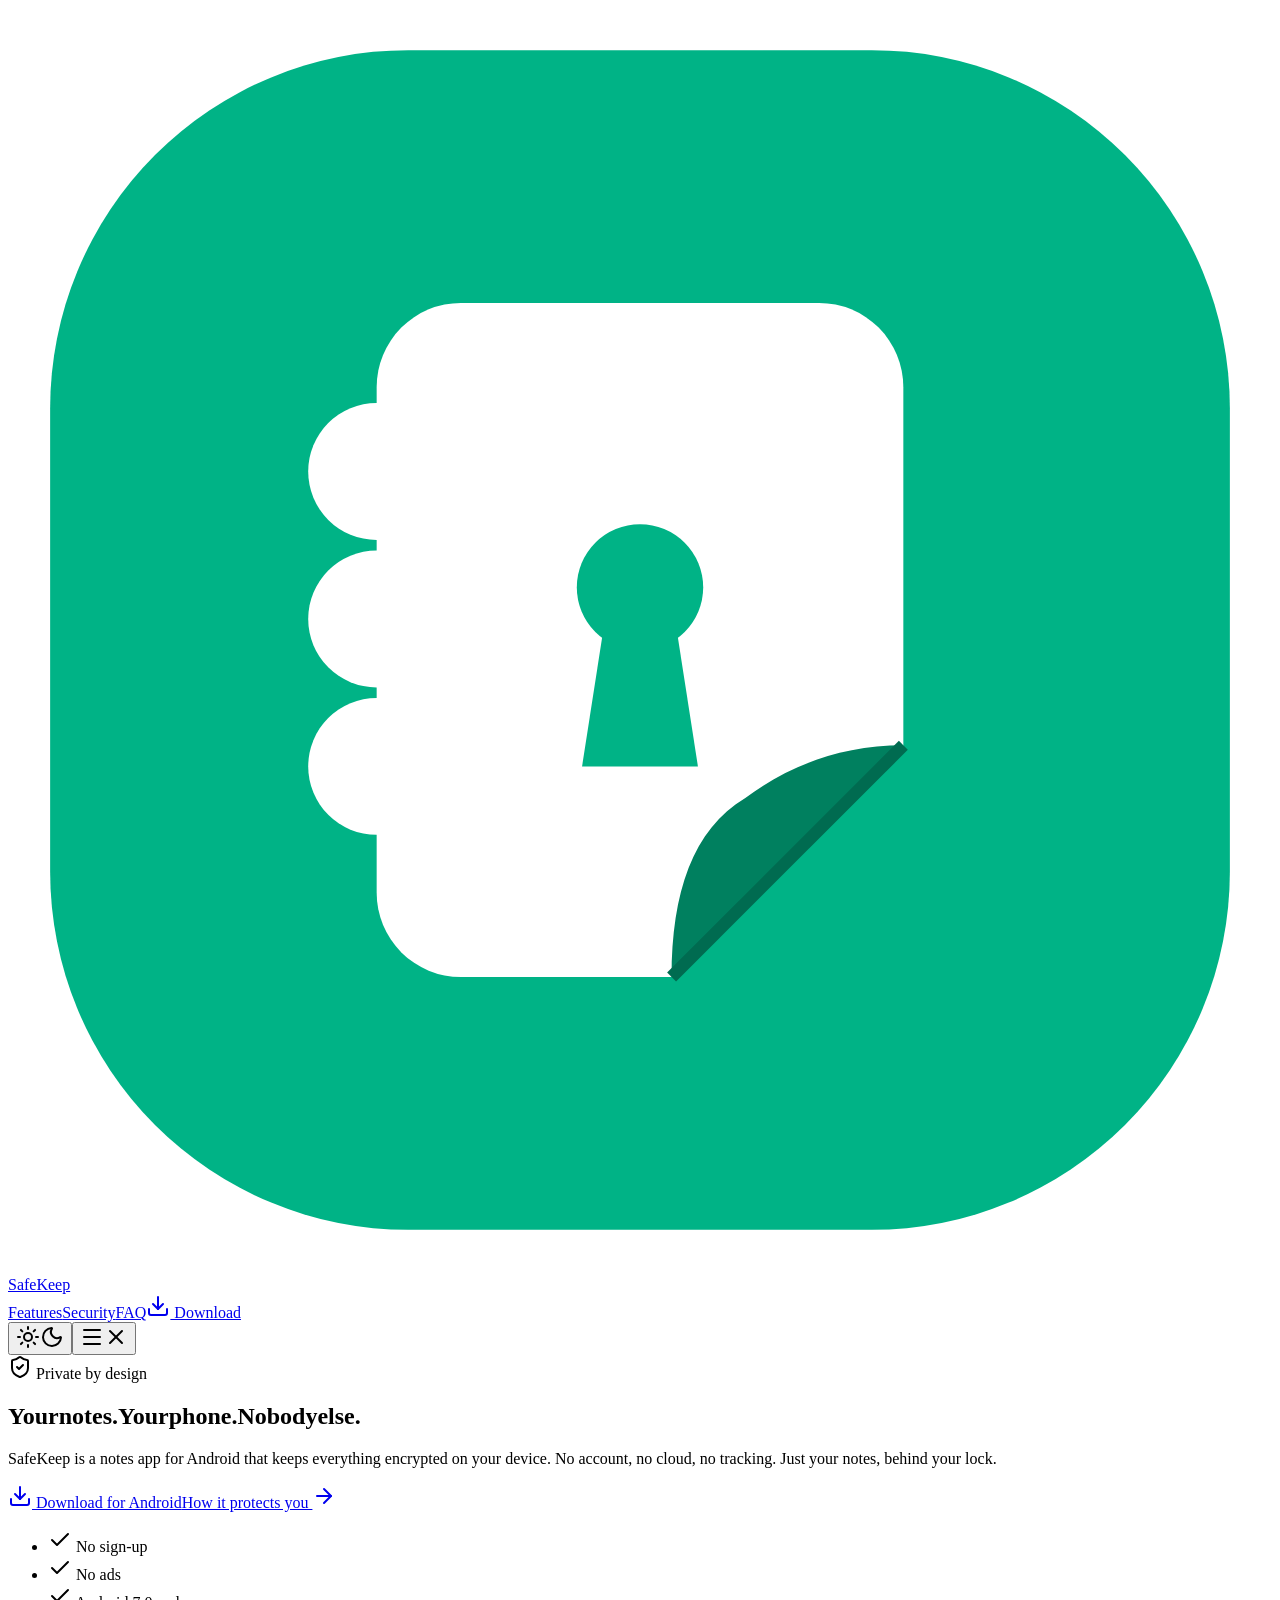
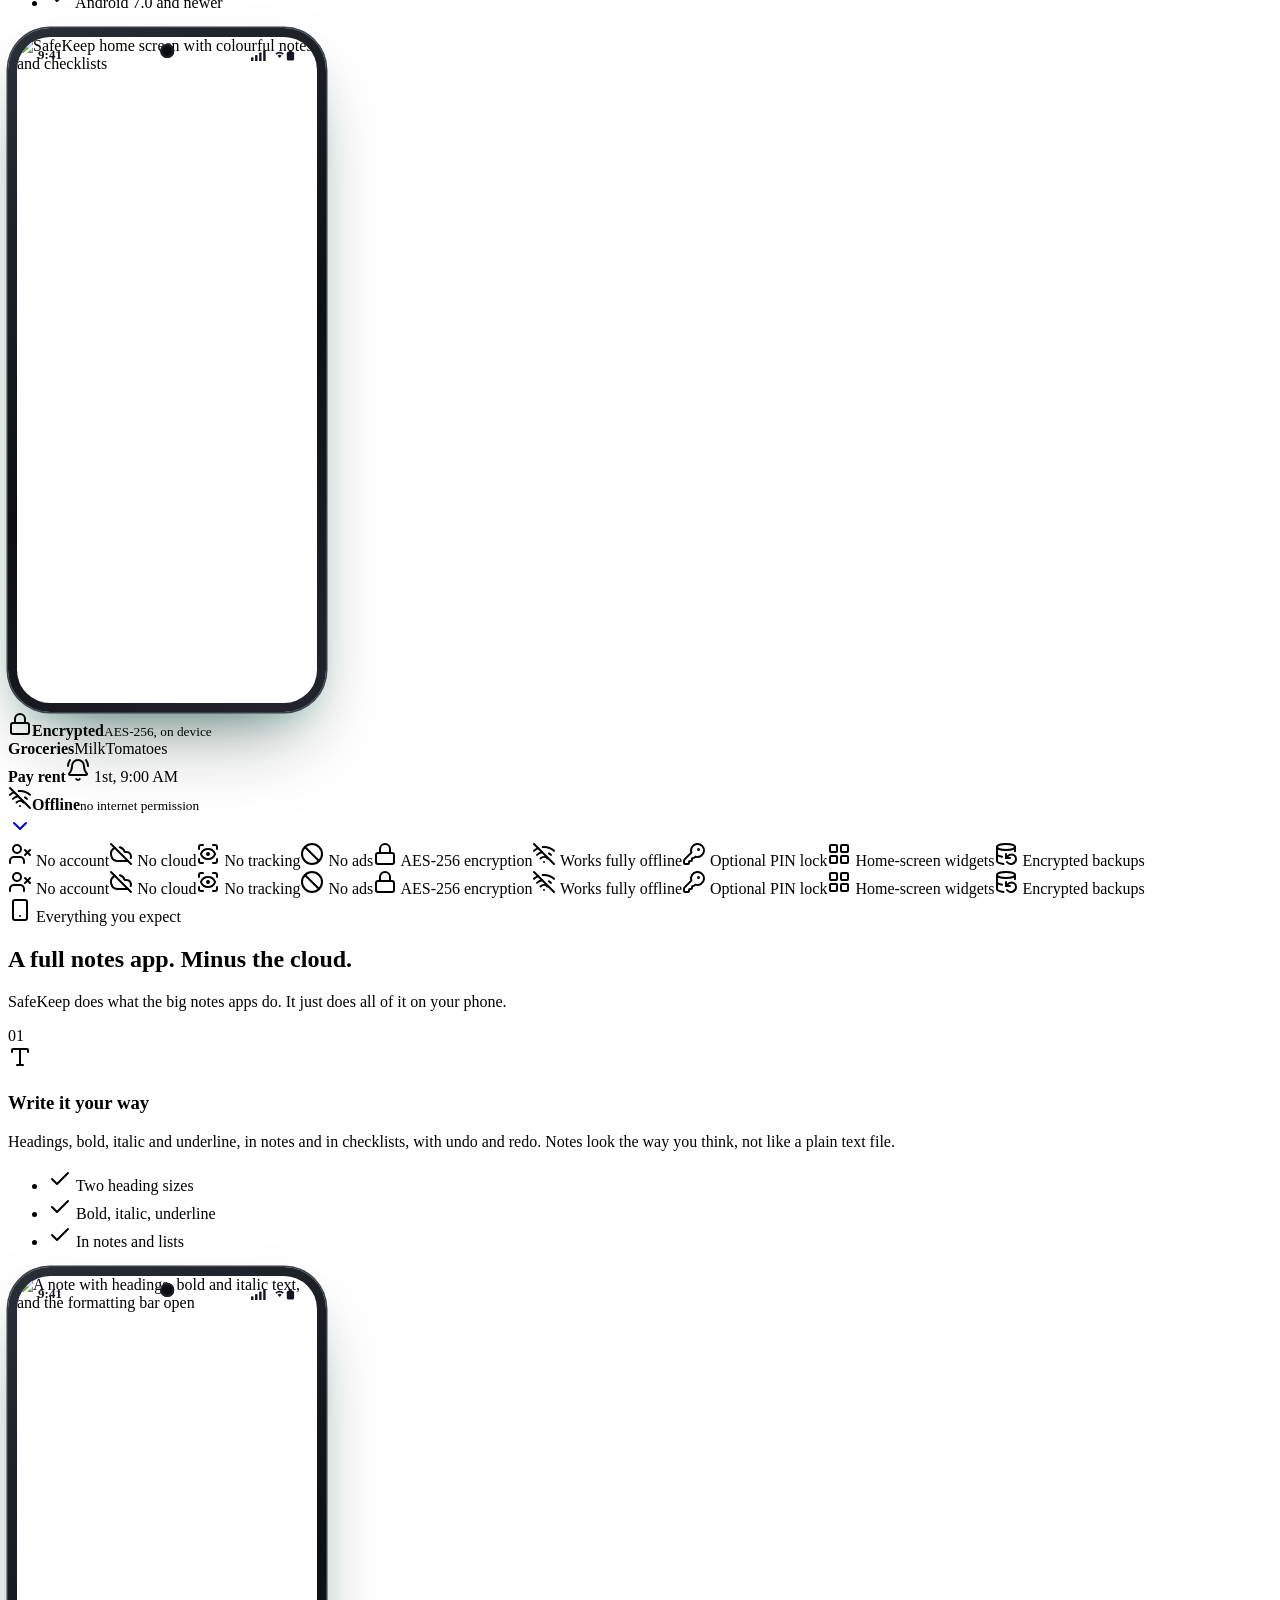
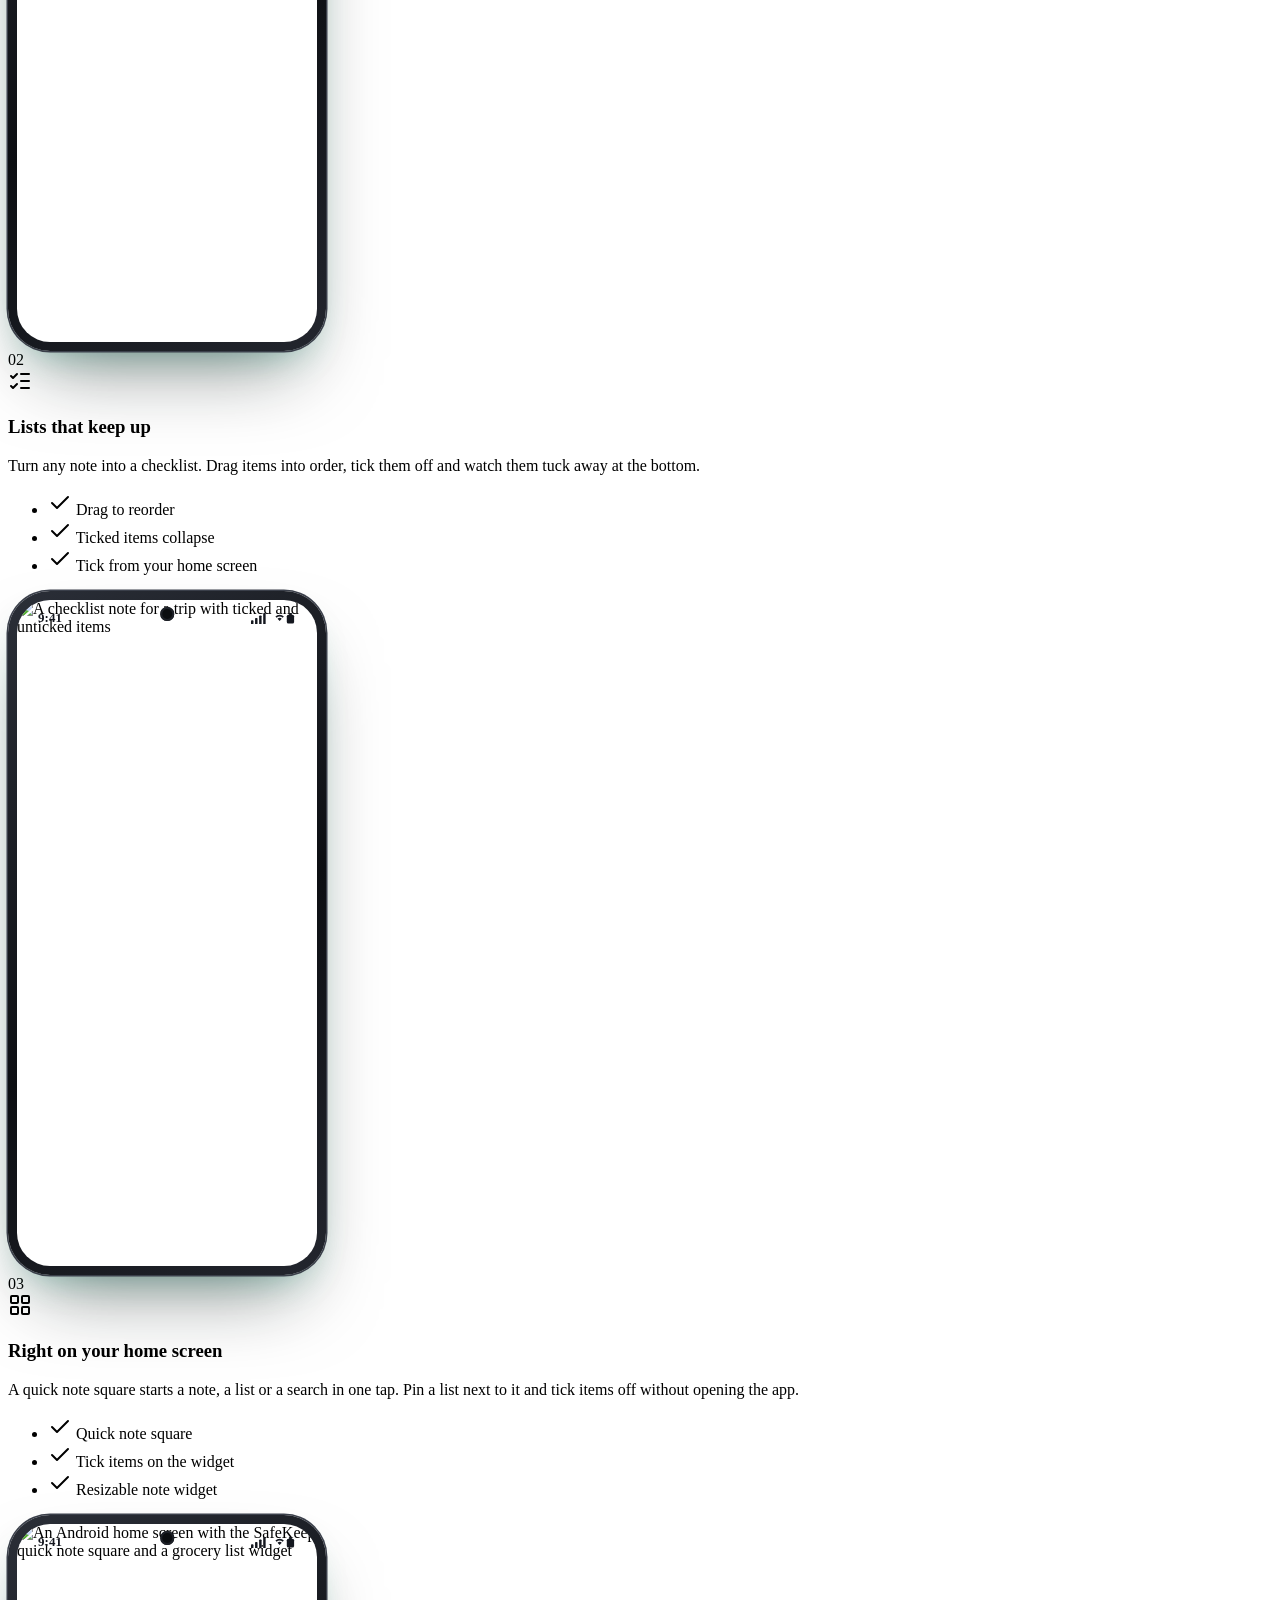
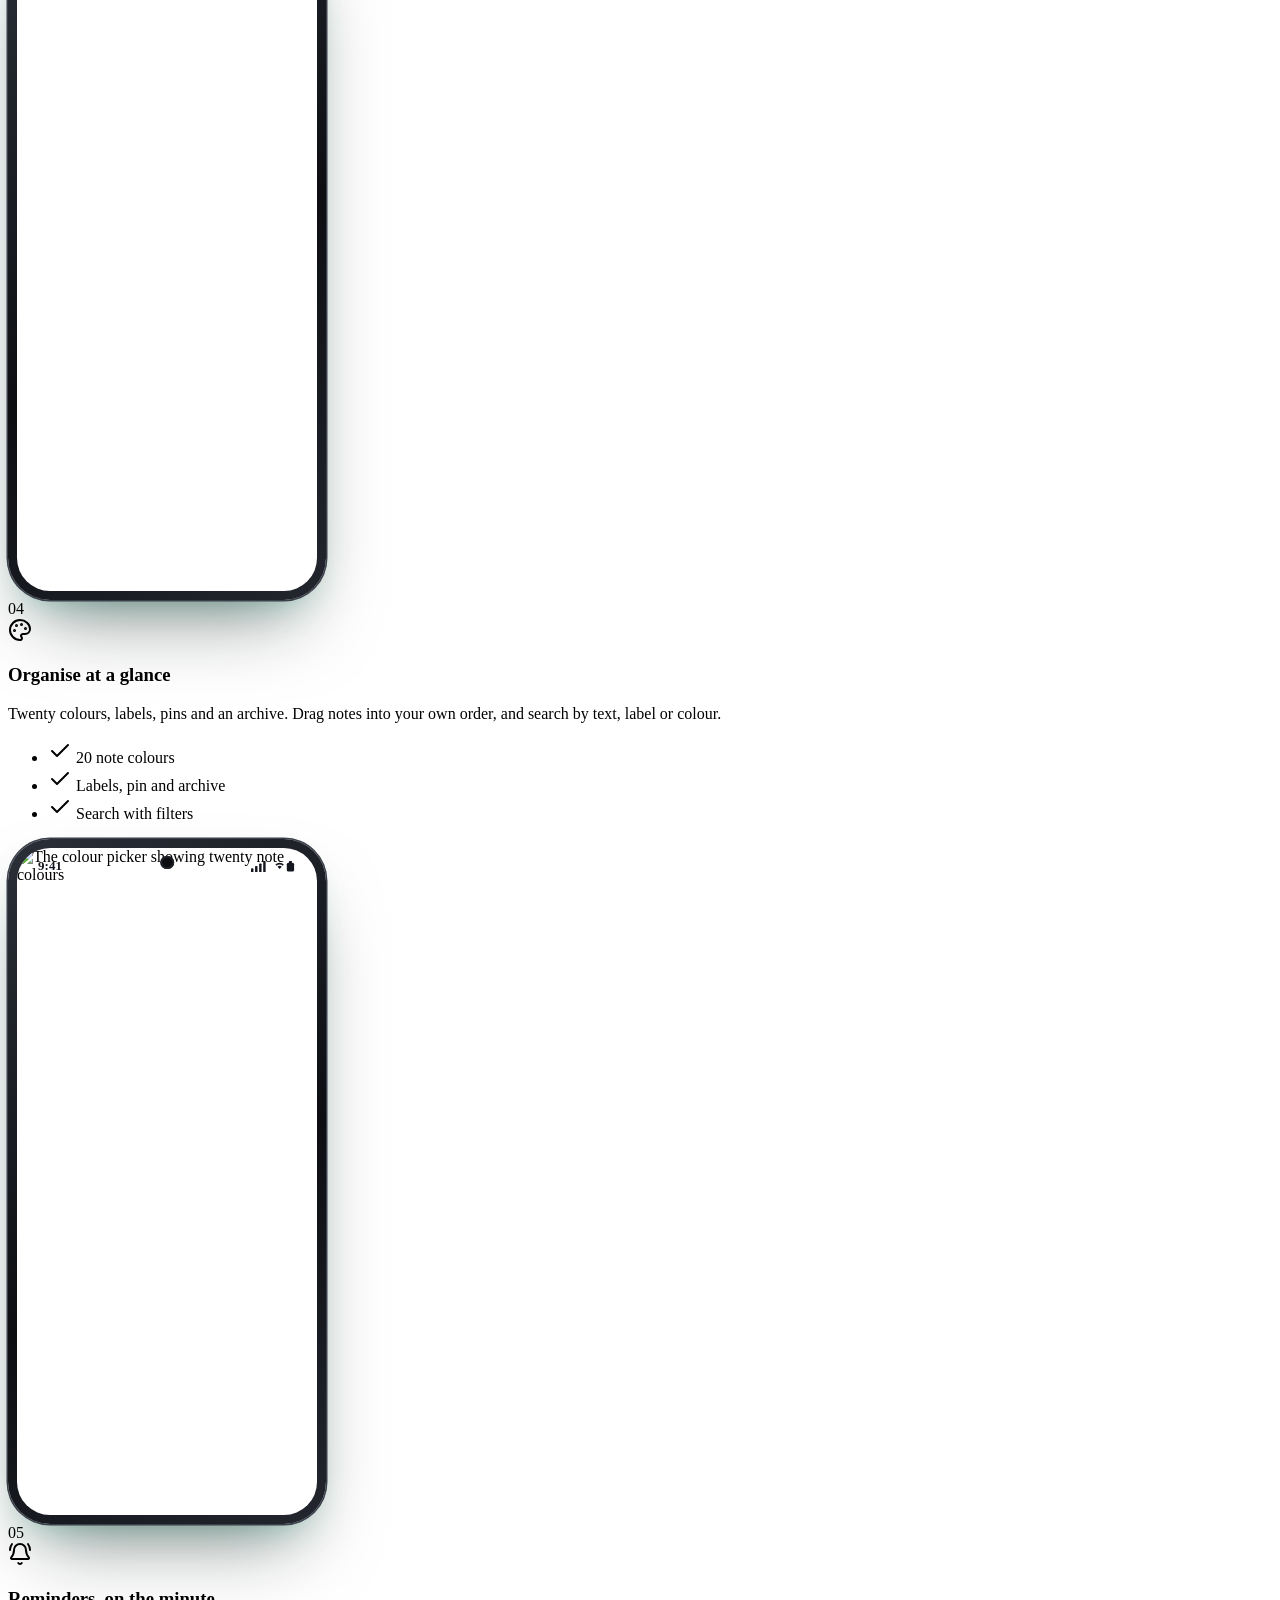
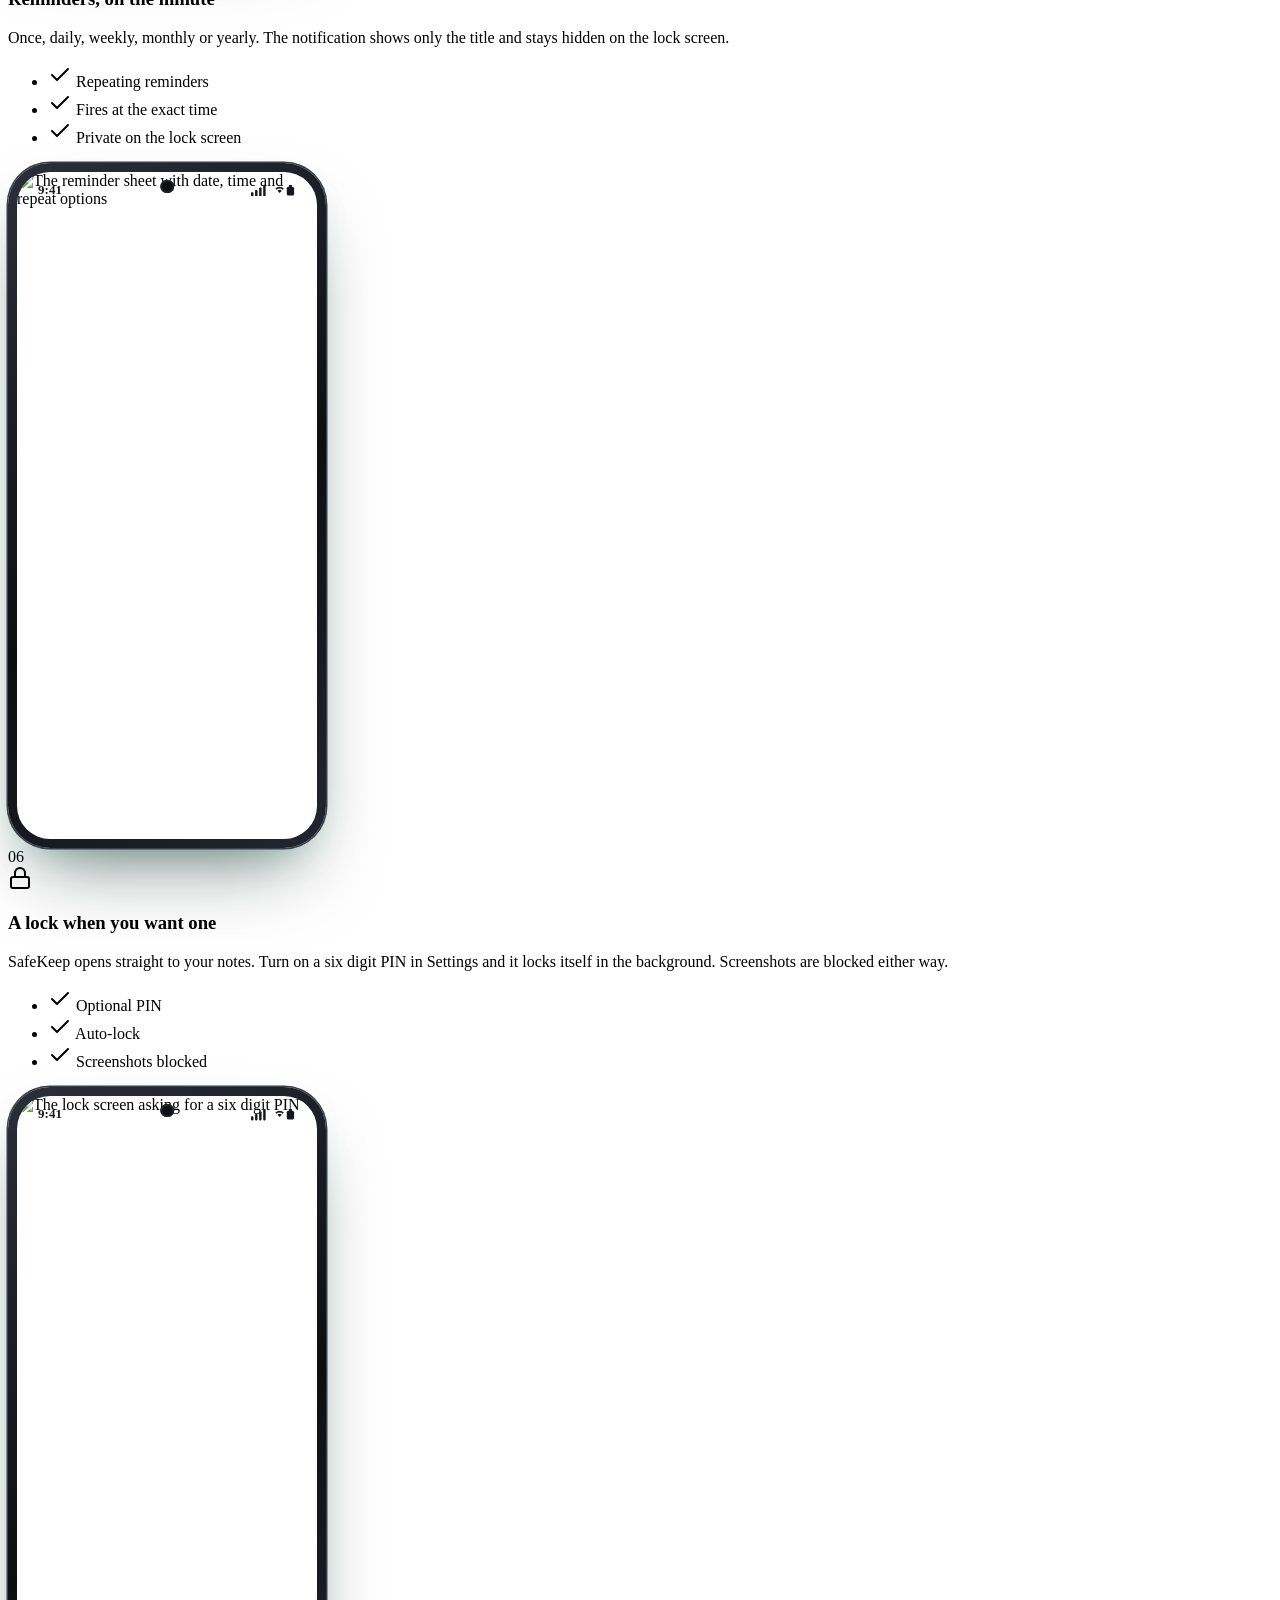
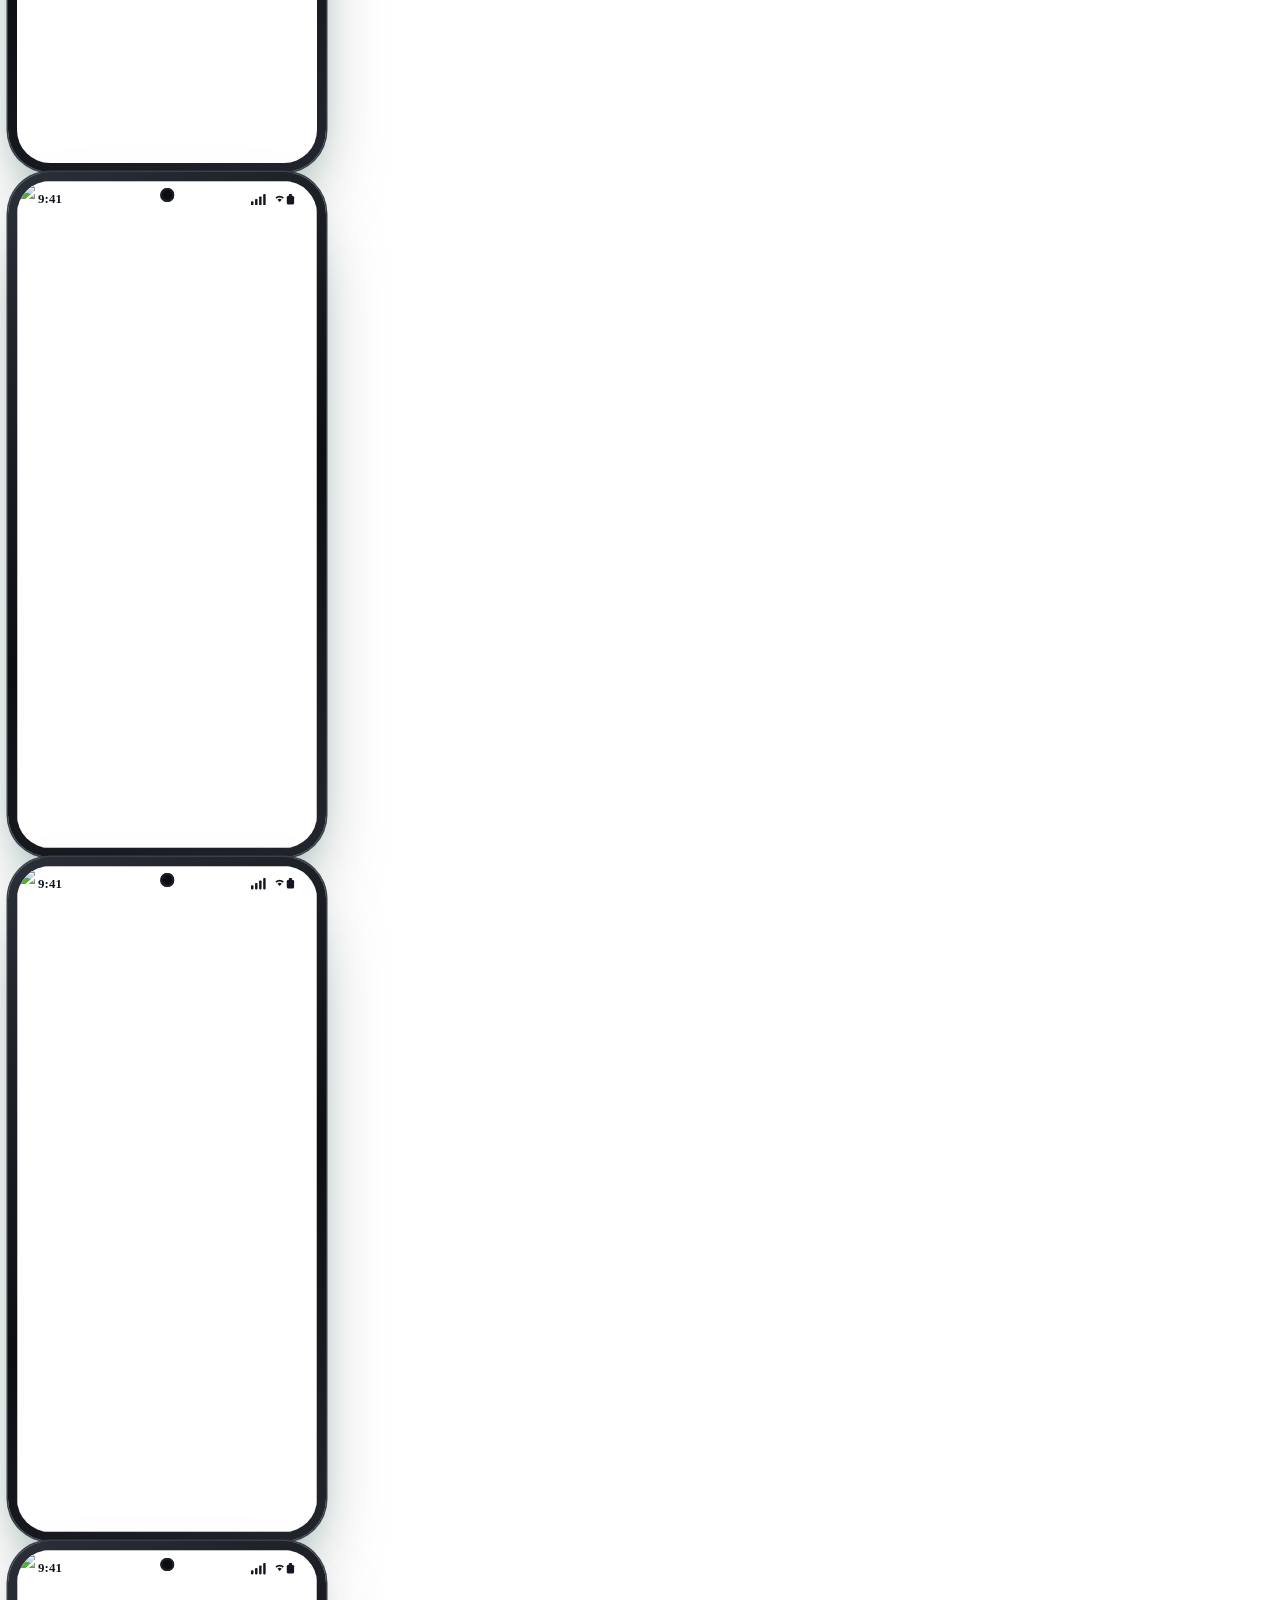
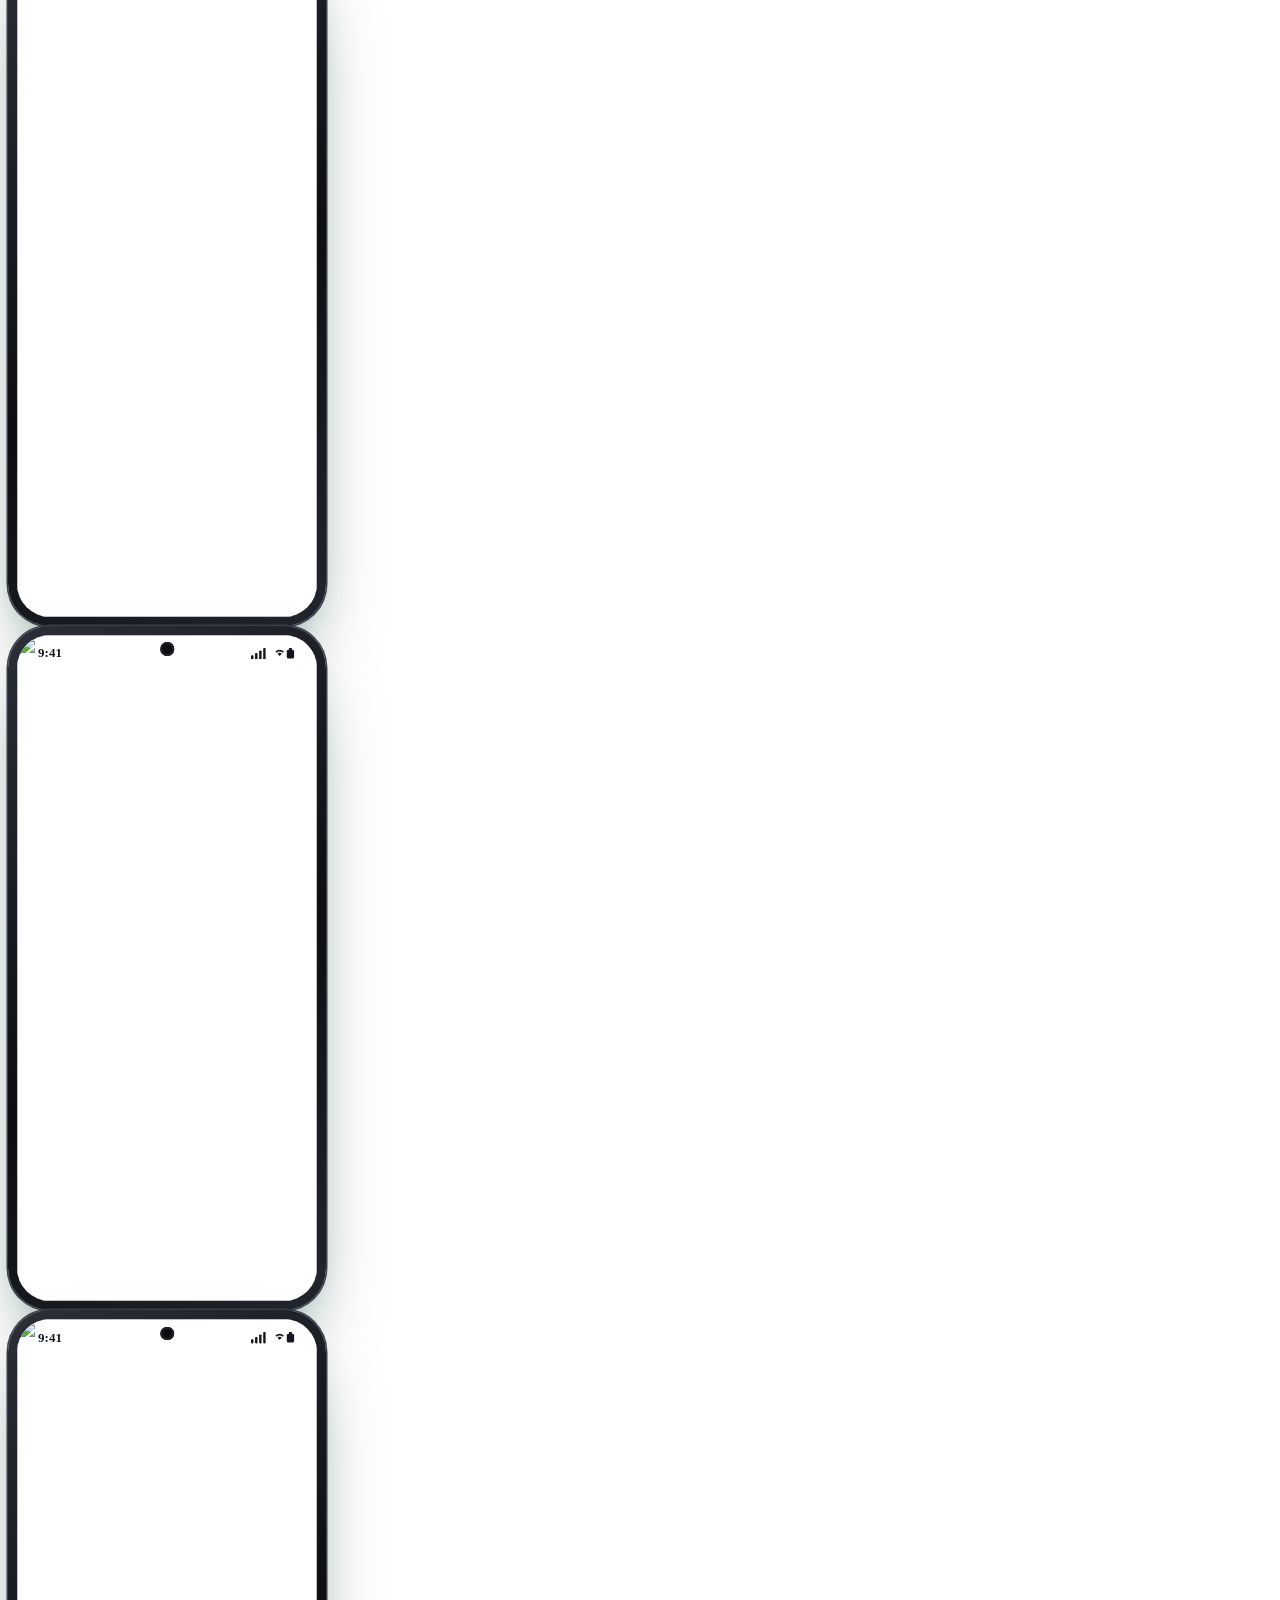
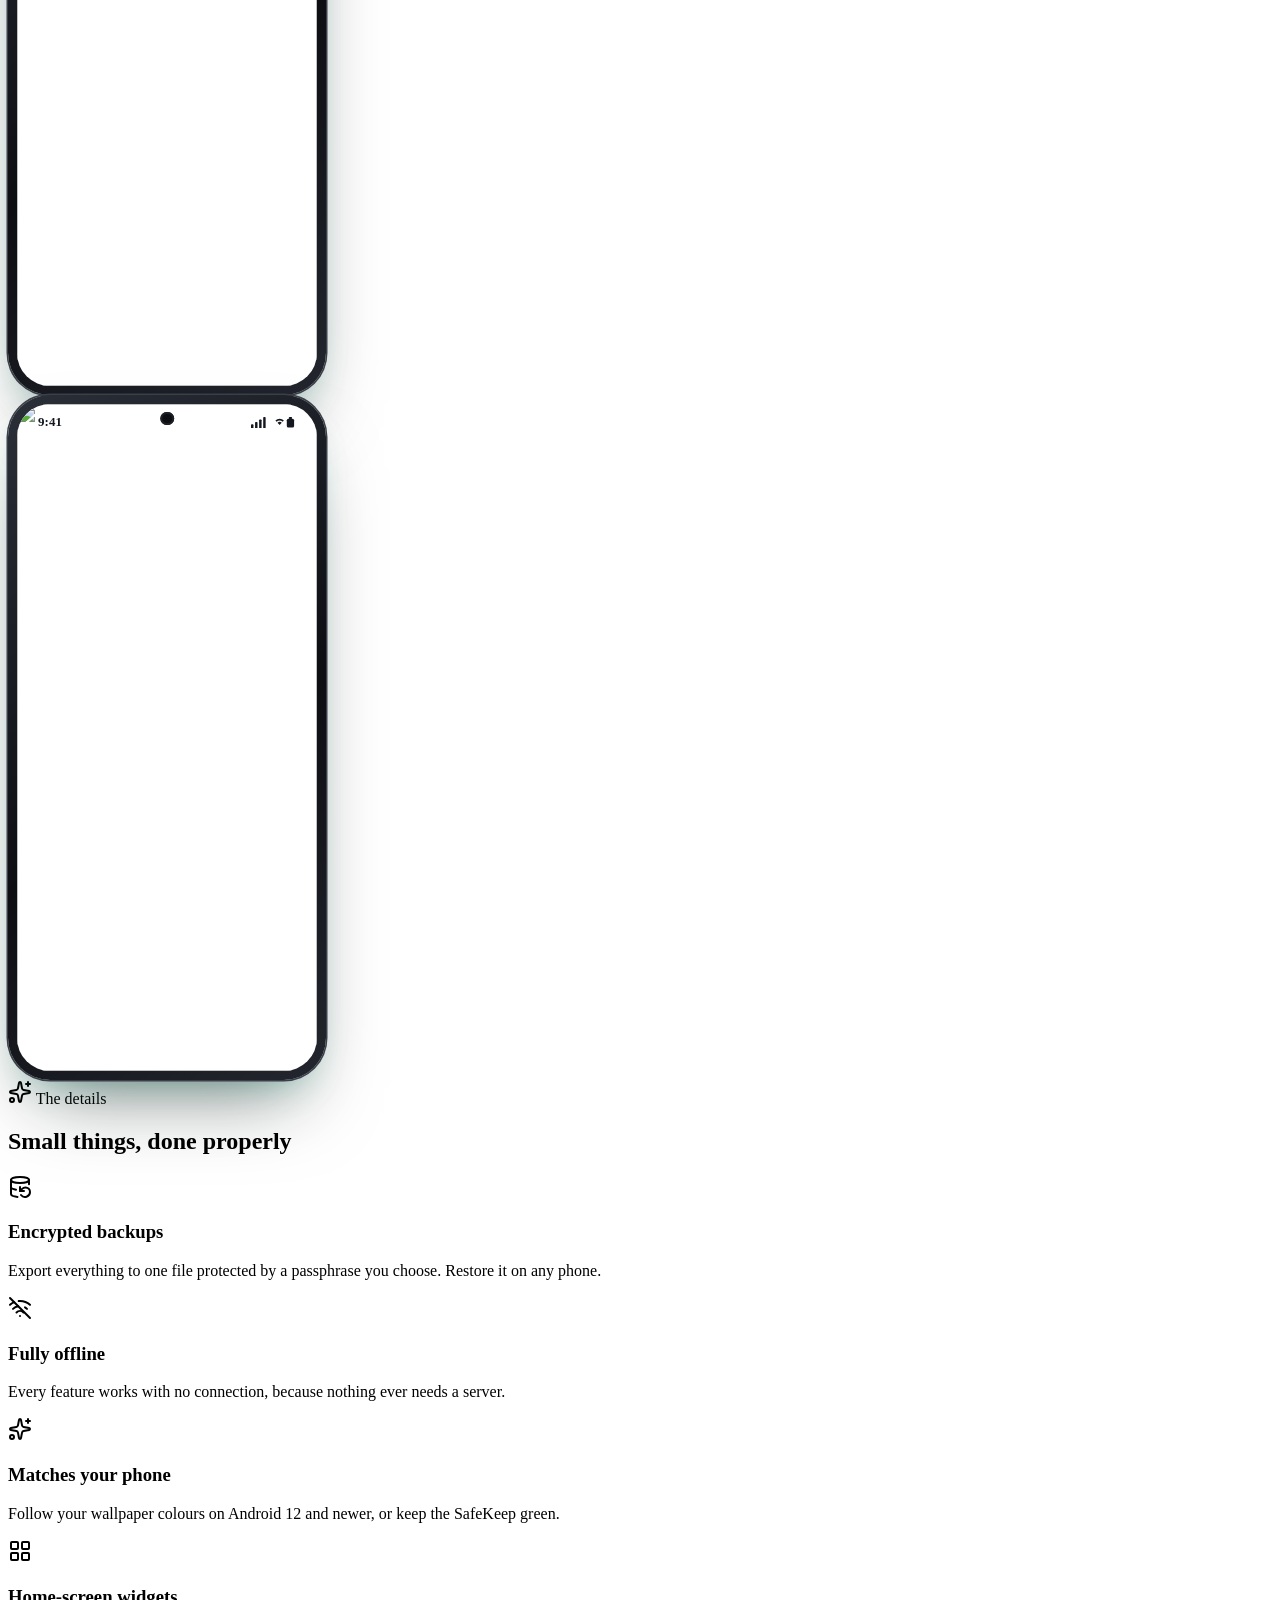
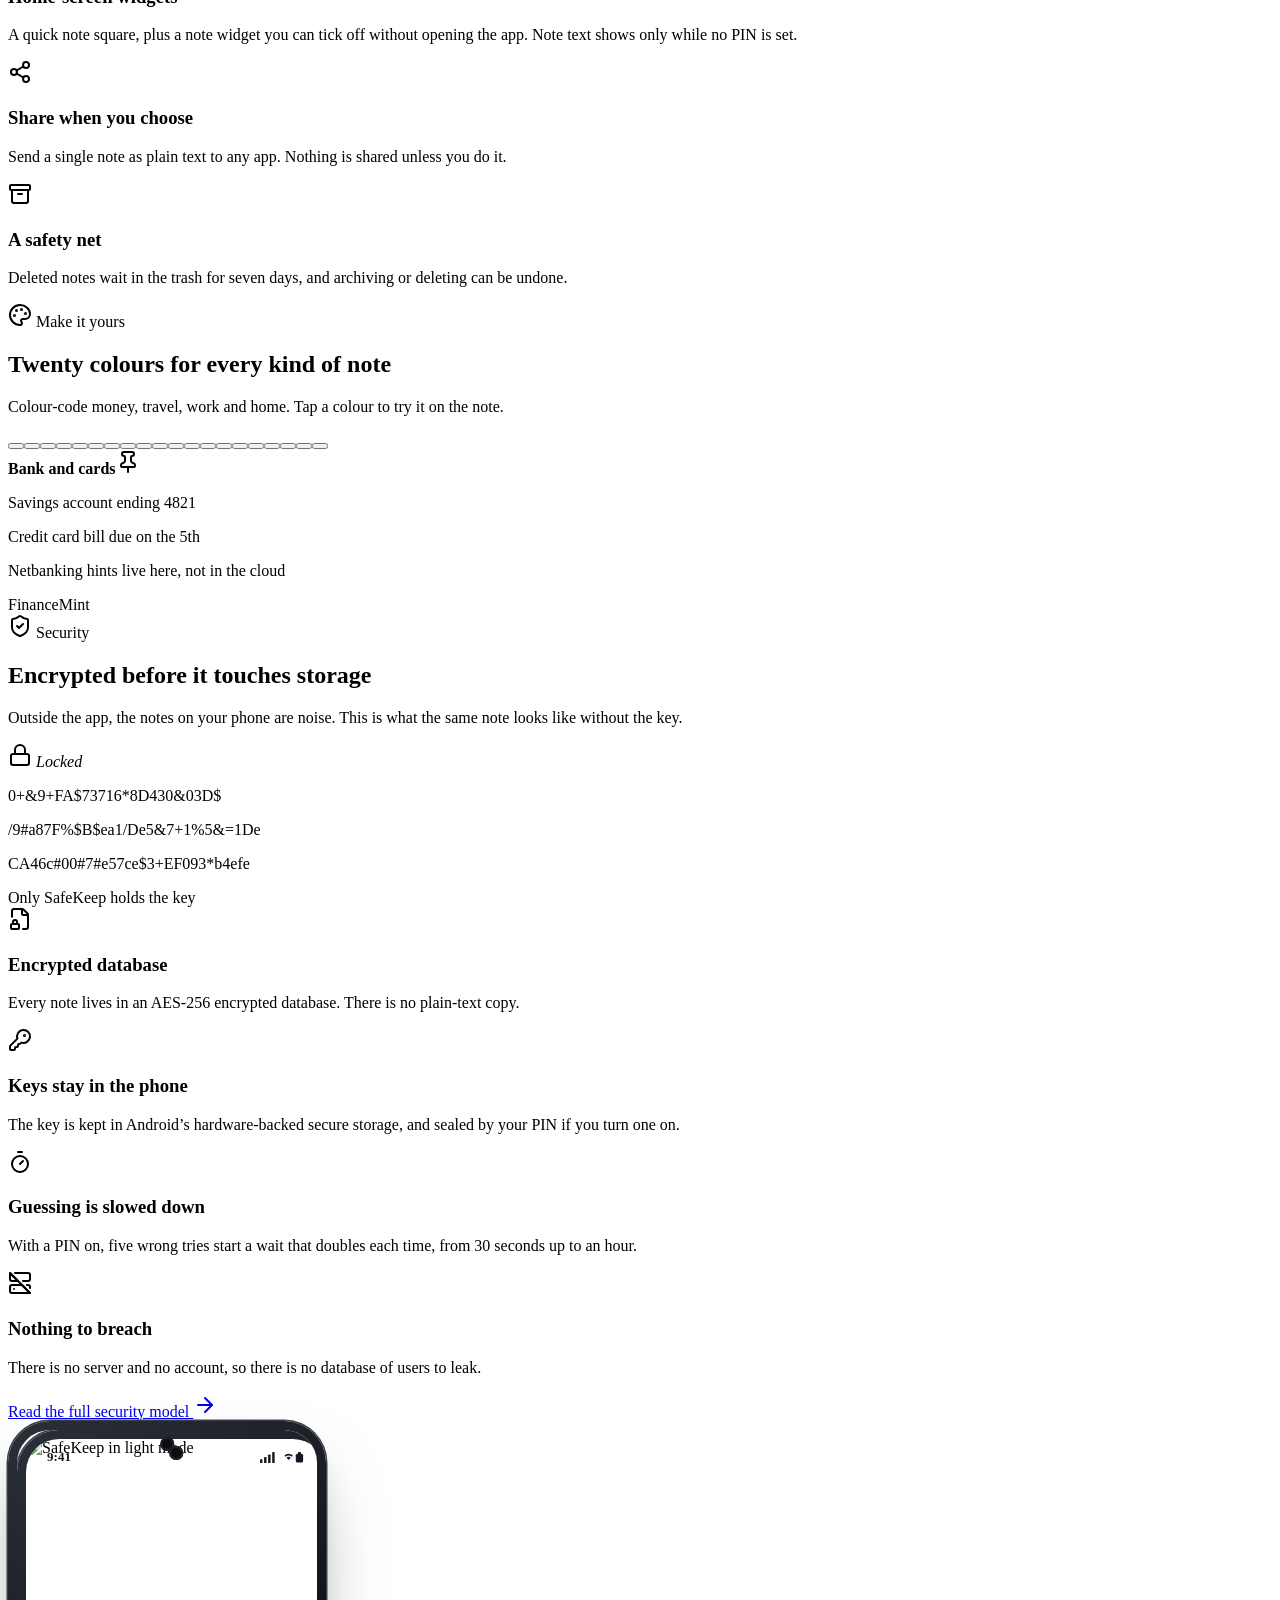
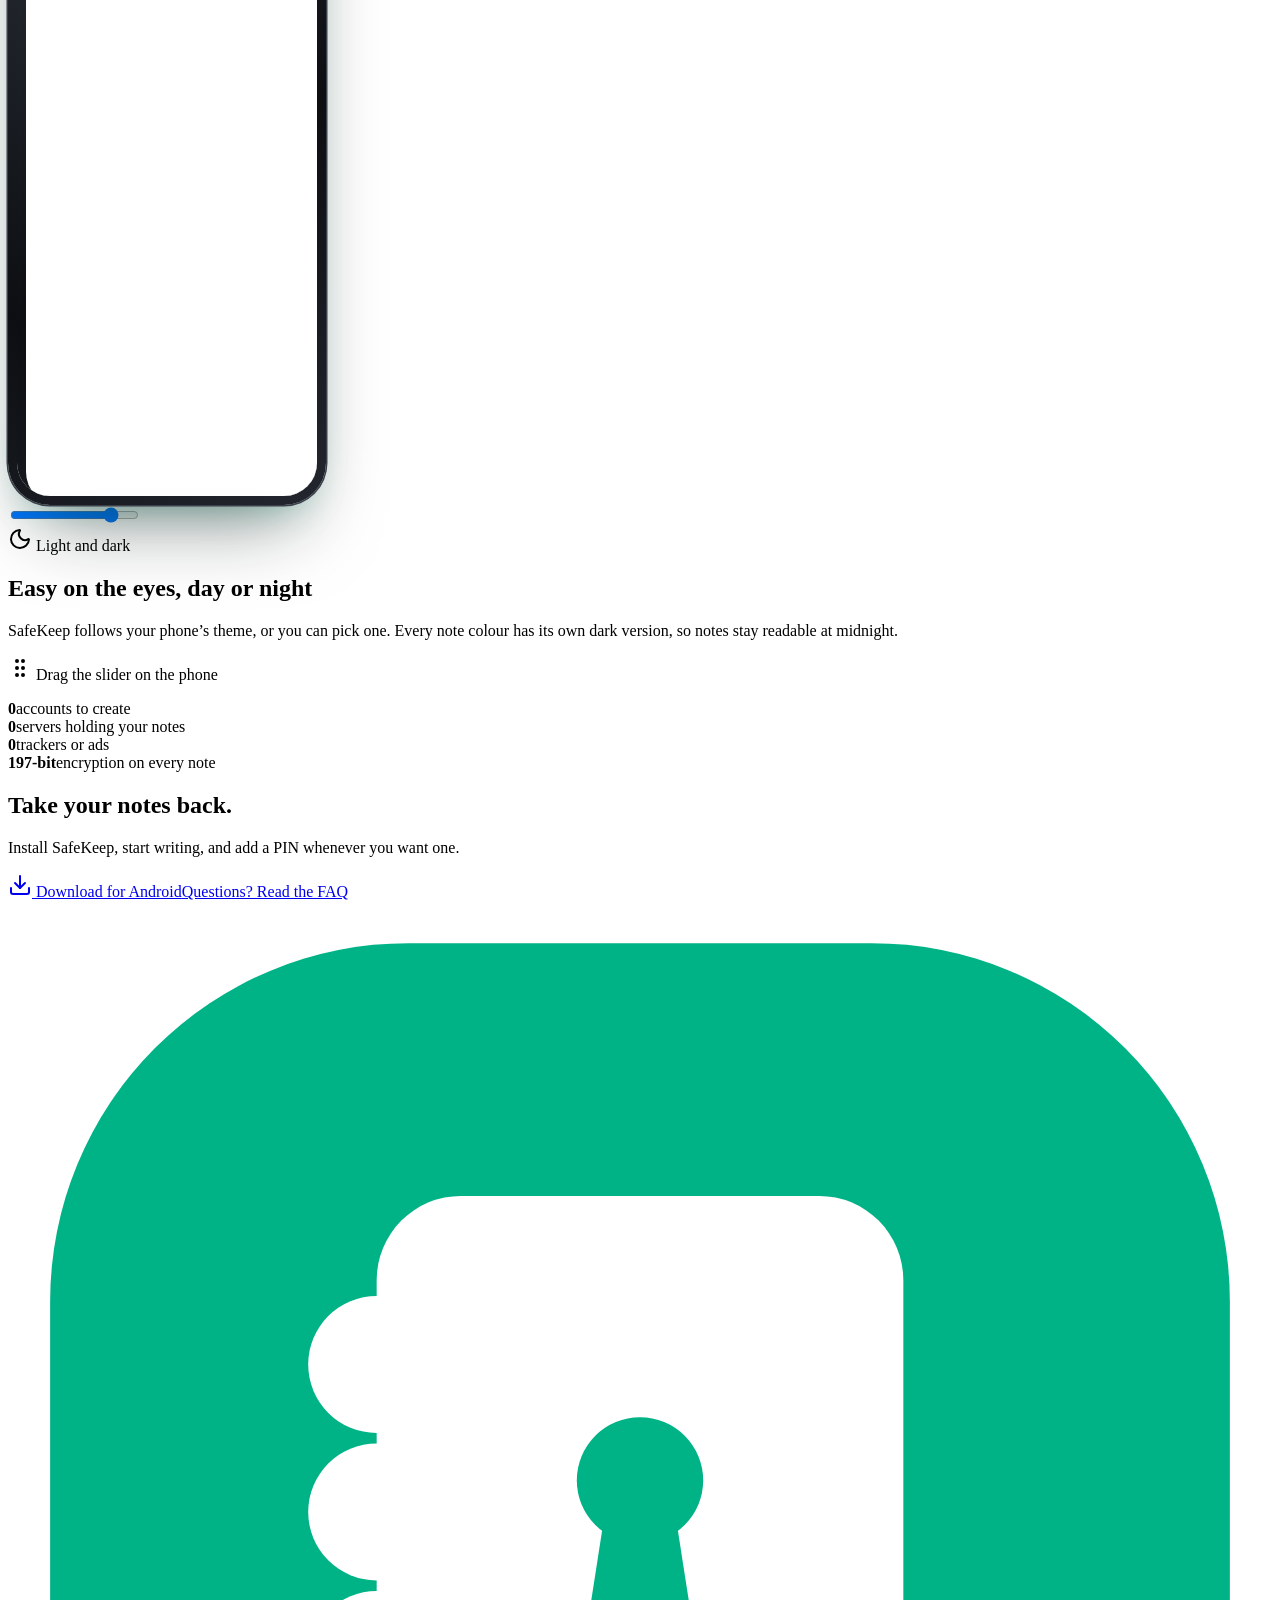
==== commit 260d4459: "Publish website (2026-11-22)" ====
--- a/index.html
+++ b/index.html
@@ -214,16 +214,14 @@
   stroke-linecap="round"
   stroke-linejoin="round"
 >
-  <path d="M12 10a2 2 0 0 0-2 2c0 1.02-.1 2.51-.26 4" />
-  <path d="M14 13.12c0 2.38 0 6.38-1 8.88" />
-  <path d="M17.29 21.02c.12-.6.43-2.3.5-3.02" />
-  <path d="M2 12a10 10 0 0 1 18-6" />
-  <path d="M2 16h.01" />
-  <path d="M21.8 16c.2-2 .131-5.354 0-6" />
-  <path d="M5 19.5C5.5 18 6 15 6 12a6 6 0 0 1 .34-2" />
-  <path d="M8.65 22c.21-.66.45-1.32.57-2" />
-  <path d="M9 6.8a6 6 0 0 1 9 5.2v2" />
-</svg></span><span><b>Unlocked</b><small>with your fingerprint</small></span></div></div></div><a class="scroll-cue" href="#features" aria-label="Scroll to features"><svg aria-hidden="true"
+  <path d="M12 20h.01" />
+  <path d="M8.5 16.429a5 5 0 0 1 7 0" />
+  <path d="M5 12.859a10 10 0 0 1 5.17-2.69" />
+  <path d="M19 12.859a10 10 0 0 0-2.007-1.523" />
+  <path d="M2 8.82a15 15 0 0 1 4.177-2.643" />
+  <path d="M22 8.82a15 15 0 0 0-11.288-3.764" />
+  <path d="m2 2 20 20" />
+</svg></span><span><b>Offline</b><small>no internet permission</small></span></div></div></div><a class="scroll-cue" href="#features" aria-label="Scroll to features"><svg aria-hidden="true"
  
   xmlns="http://www.w3.org/2000/svg"
   width="24"
@@ -344,16 +342,25 @@
   stroke-linecap="round"
   stroke-linejoin="round"
 >
-  <path d="M12 10a2 2 0 0 0-2 2c0 1.02-.1 2.51-.26 4" />
-  <path d="M14 13.12c0 2.38 0 6.38-1 8.88" />
-  <path d="M17.29 21.02c.12-.6.43-2.3.5-3.02" />
-  <path d="M2 12a10 10 0 0 1 18-6" />
-  <path d="M2 16h.01" />
-  <path d="M21.8 16c.2-2 .131-5.354 0-6" />
-  <path d="M5 19.5C5.5 18 6 15 6 12a6 6 0 0 1 .34-2" />
-  <path d="M8.65 22c.21-.66.45-1.32.57-2" />
-  <path d="M9 6.8a6 6 0 0 1 9 5.2v2" />
-</svg> PIN and fingerprint</span><span><svg aria-hidden="true"
+  <path d="M2.586 17.414A2 2 0 0 0 2 18.828V21a1 1 0 0 0 1 1h3a1 1 0 0 0 1-1v-1a1 1 0 0 1 1-1h1a1 1 0 0 0 1-1v-1a1 1 0 0 1 1-1h.172a2 2 0 0 0 1.414-.586l.814-.814a6.5 6.5 0 1 0-4-4z" />
+  <circle cx="16.5" cy="7.5" r=".5" fill="currentColor" />
+</svg> Optional PIN lock</span><span><svg aria-hidden="true"
+ 
+  xmlns="http://www.w3.org/2000/svg"
+  width="24"
+  height="24"
+  viewBox="0 0 24 24"
+  fill="none"
+  stroke="currentColor"
+  stroke-width="2"
+  stroke-linecap="round"
+  stroke-linejoin="round"
+>
+  <rect width="7" height="7" x="3" y="3" rx="1" />
+  <rect width="7" height="7" x="14" y="3" rx="1" />
+  <rect width="7" height="7" x="14" y="14" rx="1" />
+  <rect width="7" height="7" x="3" y="14" rx="1" />
+</svg> Home-screen widgets</span><span><svg aria-hidden="true"
  
   xmlns="http://www.w3.org/2000/svg"
   width="24"
@@ -479,16 +486,25 @@
   stroke-linecap="round"
   stroke-linejoin="round"
 >
-  <path d="M12 10a2 2 0 0 0-2 2c0 1.02-.1 2.51-.26 4" />
-  <path d="M14 13.12c0 2.38 0 6.38-1 8.88" />
-  <path d="M17.29 21.02c.12-.6.43-2.3.5-3.02" />
-  <path d="M2 12a10 10 0 0 1 18-6" />
-  <path d="M2 16h.01" />
-  <path d="M21.8 16c.2-2 .131-5.354 0-6" />
-  <path d="M5 19.5C5.5 18 6 15 6 12a6 6 0 0 1 .34-2" />
-  <path d="M8.65 22c.21-.66.45-1.32.57-2" />
-  <path d="M9 6.8a6 6 0 0 1 9 5.2v2" />
-</svg> PIN and fingerprint</span><span><svg aria-hidden="true"
+  <path d="M2.586 17.414A2 2 0 0 0 2 18.828V21a1 1 0 0 0 1 1h3a1 1 0 0 0 1-1v-1a1 1 0 0 1 1-1h1a1 1 0 0 0 1-1v-1a1 1 0 0 1 1-1h.172a2 2 0 0 0 1.414-.586l.814-.814a6.5 6.5 0 1 0-4-4z" />
+  <circle cx="16.5" cy="7.5" r=".5" fill="currentColor" />
+</svg> Optional PIN lock</span><span><svg aria-hidden="true"
+ 
+  xmlns="http://www.w3.org/2000/svg"
+  width="24"
+  height="24"
+  viewBox="0 0 24 24"
+  fill="none"
+  stroke="currentColor"
+  stroke-width="2"
+  stroke-linecap="round"
+  stroke-linejoin="round"
+>
+  <rect width="7" height="7" x="3" y="3" rx="1" />
+  <rect width="7" height="7" x="14" y="3" rx="1" />
+  <rect width="7" height="7" x="14" y="14" rx="1" />
+  <rect width="7" height="7" x="3" y="14" rx="1" />
+</svg> Home-screen widgets</span><span><svg aria-hidden="true"
  
   xmlns="http://www.w3.org/2000/svg"
   width="24"
@@ -535,7 +551,7 @@
   <path d="M12 4v16" />
   <path d="M4 7V5a1 1 0 0 1 1-1h14a1 1 0 0 1 1 1v2" />
   <path d="M9 20h6" />
-</svg></div><h3>Write it your way</h3><p>Headings, bold, italic and underline, with undo and redo. Notes look the way you think, not like a plain text file.</p><ul><li><svg aria-hidden="true"
+</svg></div><h3>Write it your way</h3><p>Headings, bold, italic and underline, in notes and in checklists, with undo and redo. Notes look the way you think, not like a plain text file.</p><ul><li><svg aria-hidden="true"
  
   xmlns="http://www.w3.org/2000/svg"
   width="24"
@@ -574,7 +590,7 @@
   stroke-linejoin="round"
 >
   <path d="M20 6 9 17l-5-5" />
-</svg> Undo and redo</li></ul></div><div class="phone step-phone"><div class="phone-screen"><img src="/safekeep/_astro/format.C5hddNml_Z1avLcX.webp" alt="A note with headings, bold and italic text, and the formatting bar open" loading="lazy" decoding="async" width="640" height="1422"><div class="statusbar dark" aria-hidden="true"><span>9:41</span><svg viewBox="0 0 54 14" fill="currentColor"><rect x="0" y="9" width="3" height="5" rx="1"></rect><rect x="5" y="6" width="3" height="8" rx="1"></rect><rect x="10" y="3" width="3" height="11" rx="1"></rect><rect x="15" y="0" width="3" height="14" rx="1"></rect><path d="M30 4.2a7.4 7.4 0 0 1 10.4 0l-1.5 1.6a5.2 5.2 0 0 0-7.4 0zm2.6 2.8a3.7 3.7 0 0 1 5.2 0L35.2 9.8z"></path><rect x="44" y="2" width="9" height="11" rx="2"></rect><rect x="46.5" y="0" width="4" height="2.4" rx="1"></rect></svg></div></div></div></article><article class="step" data-step="1"><div class="step-body"><span class="step-num">02</span><div class="icon-badge"><svg aria-hidden="true"
+</svg> In notes and lists</li></ul></div><div class="phone step-phone"><div class="phone-screen"><img src="/safekeep/_astro/format.C5hddNml_Z1avLcX.webp" alt="A note with headings, bold and italic text, and the formatting bar open" loading="lazy" decoding="async" width="640" height="1422"><div class="statusbar dark" aria-hidden="true"><span>9:41</span><svg viewBox="0 0 54 14" fill="currentColor"><rect x="0" y="9" width="3" height="5" rx="1"></rect><rect x="5" y="6" width="3" height="8" rx="1"></rect><rect x="10" y="3" width="3" height="11" rx="1"></rect><rect x="15" y="0" width="3" height="14" rx="1"></rect><path d="M30 4.2a7.4 7.4 0 0 1 10.4 0l-1.5 1.6a5.2 5.2 0 0 0-7.4 0zm2.6 2.8a3.7 3.7 0 0 1 5.2 0L35.2 9.8z"></path><rect x="44" y="2" width="9" height="11" rx="2"></rect><rect x="46.5" y="0" width="4" height="2.4" rx="1"></rect></svg></div></div></div></article><article class="step" data-step="1"><div class="step-body"><span class="step-num">02</span><div class="icon-badge"><svg aria-hidden="true"
  
   xmlns="http://www.w3.org/2000/svg"
   width="24"
@@ -630,7 +646,62 @@
   stroke-linejoin="round"
 >
   <path d="M20 6 9 17l-5-5" />
-</svg> Switch between note and list</li></ul></div><div class="phone step-phone"><div class="phone-screen"><img src="/safekeep/_astro/checklist.Dy5-coRD_Z1flzJC.webp" alt="A checklist note for a trip with ticked and unticked items" loading="lazy" decoding="async" width="640" height="1422"><div class="statusbar dark" aria-hidden="true"><span>9:41</span><svg viewBox="0 0 54 14" fill="currentColor"><rect x="0" y="9" width="3" height="5" rx="1"></rect><rect x="5" y="6" width="3" height="8" rx="1"></rect><rect x="10" y="3" width="3" height="11" rx="1"></rect><rect x="15" y="0" width="3" height="14" rx="1"></rect><path d="M30 4.2a7.4 7.4 0 0 1 10.4 0l-1.5 1.6a5.2 5.2 0 0 0-7.4 0zm2.6 2.8a3.7 3.7 0 0 1 5.2 0L35.2 9.8z"></path><rect x="44" y="2" width="9" height="11" rx="2"></rect><rect x="46.5" y="0" width="4" height="2.4" rx="1"></rect></svg></div></div></div></article><article class="step" data-step="2"><div class="step-body"><span class="step-num">03</span><div class="icon-badge"><svg aria-hidden="true"
+</svg> Tick from your home screen</li></ul></div><div class="phone step-phone"><div class="phone-screen"><img src="/safekeep/_astro/checklist.Dy5-coRD_Z1flzJC.webp" alt="A checklist note for a trip with ticked and unticked items" loading="lazy" decoding="async" width="640" height="1422"><div class="statusbar dark" aria-hidden="true"><span>9:41</span><svg viewBox="0 0 54 14" fill="currentColor"><rect x="0" y="9" width="3" height="5" rx="1"></rect><rect x="5" y="6" width="3" height="8" rx="1"></rect><rect x="10" y="3" width="3" height="11" rx="1"></rect><rect x="15" y="0" width="3" height="14" rx="1"></rect><path d="M30 4.2a7.4 7.4 0 0 1 10.4 0l-1.5 1.6a5.2 5.2 0 0 0-7.4 0zm2.6 2.8a3.7 3.7 0 0 1 5.2 0L35.2 9.8z"></path><rect x="44" y="2" width="9" height="11" rx="2"></rect><rect x="46.5" y="0" width="4" height="2.4" rx="1"></rect></svg></div></div></div></article><article class="step" data-step="2"><div class="step-body"><span class="step-num">03</span><div class="icon-badge"><svg aria-hidden="true"
+ 
+  xmlns="http://www.w3.org/2000/svg"
+  width="24"
+  height="24"
+  viewBox="0 0 24 24"
+  fill="none"
+  stroke="currentColor"
+  stroke-width="2"
+  stroke-linecap="round"
+  stroke-linejoin="round"
+>
+  <rect width="7" height="7" x="3" y="3" rx="1" />
+  <rect width="7" height="7" x="14" y="3" rx="1" />
+  <rect width="7" height="7" x="14" y="14" rx="1" />
+  <rect width="7" height="7" x="3" y="14" rx="1" />
+</svg></div><h3>Right on your home screen</h3><p>A quick note square starts a note, a list or a search in one tap. Pin a list next to it and tick items off without opening the app.</p><ul><li><svg aria-hidden="true"
+ 
+  xmlns="http://www.w3.org/2000/svg"
+  width="24"
+  height="24"
+  viewBox="0 0 24 24"
+  fill="none"
+  stroke="currentColor"
+  stroke-width="2"
+  stroke-linecap="round"
+  stroke-linejoin="round"
+>
+  <path d="M20 6 9 17l-5-5" />
+</svg> Quick note square</li><li><svg aria-hidden="true"
+ 
+  xmlns="http://www.w3.org/2000/svg"
+  width="24"
+  height="24"
+  viewBox="0 0 24 24"
+  fill="none"
+  stroke="currentColor"
+  stroke-width="2"
+  stroke-linecap="round"
+  stroke-linejoin="round"
+>
+  <path d="M20 6 9 17l-5-5" />
+</svg> Tick items on the widget</li><li><svg aria-hidden="true"
+ 
+  xmlns="http://www.w3.org/2000/svg"
+  width="24"
+  height="24"
+  viewBox="0 0 24 24"
+  fill="none"
+  stroke="currentColor"
+  stroke-width="2"
+  stroke-linecap="round"
+  stroke-linejoin="round"
+>
+  <path d="M20 6 9 17l-5-5" />
+</svg> Resizable note widget</li></ul></div><div class="phone step-phone"><div class="phone-screen"><img src="/safekeep/_astro/widgets.CY6CYy9l_Z1Js78M.webp" alt="An Android home screen with the SafeKeep quick note square and a grocery list widget" loading="lazy" decoding="async" width="640" height="1422"><div class="statusbar dark" aria-hidden="true"><span>9:41</span><svg viewBox="0 0 54 14" fill="currentColor"><rect x="0" y="9" width="3" height="5" rx="1"></rect><rect x="5" y="6" width="3" height="8" rx="1"></rect><rect x="10" y="3" width="3" height="11" rx="1"></rect><rect x="15" y="0" width="3" height="14" rx="1"></rect><path d="M30 4.2a7.4 7.4 0 0 1 10.4 0l-1.5 1.6a5.2 5.2 0 0 0-7.4 0zm2.6 2.8a3.7 3.7 0 0 1 5.2 0L35.2 9.8z"></path><rect x="44" y="2" width="9" height="11" rx="2"></rect><rect x="46.5" y="0" width="4" height="2.4" rx="1"></rect></svg></div></div></div></article><article class="step" data-step="3"><div class="step-body"><span class="step-num">04</span><div class="icon-badge"><svg aria-hidden="true"
  
   xmlns="http://www.w3.org/2000/svg"
   width="24"
@@ -647,7 +718,7 @@
   <circle cx="17.5" cy="10.5" r=".5" fill="currentColor" />
   <circle cx="6.5" cy="12.5" r=".5" fill="currentColor" />
   <circle cx="8.5" cy="7.5" r=".5" fill="currentColor" />
-</svg></div><h3>Organise at a glance</h3><p>Twenty colours, labels, pins and an archive. Search by text, label or colour and find anything in seconds.</p><ul><li><svg aria-hidden="true"
+</svg></div><h3>Organise at a glance</h3><p>Twenty colours, labels, pins and an archive. Drag notes into your own order, and search by text, label or colour.</p><ul><li><svg aria-hidden="true"
  
   xmlns="http://www.w3.org/2000/svg"
   width="24"
@@ -686,7 +757,7 @@
   stroke-linejoin="round"
 >
   <path d="M20 6 9 17l-5-5" />
-</svg> Search with filters</li></ul></div><div class="phone step-phone"><div class="phone-screen"><img src="/safekeep/_astro/colours.OimNwUEh_Z1y8U2m.webp" alt="The colour picker showing twenty note colours" loading="lazy" decoding="async" width="640" height="1422"><div class="statusbar dark" aria-hidden="true"><span>9:41</span><svg viewBox="0 0 54 14" fill="currentColor"><rect x="0" y="9" width="3" height="5" rx="1"></rect><rect x="5" y="6" width="3" height="8" rx="1"></rect><rect x="10" y="3" width="3" height="11" rx="1"></rect><rect x="15" y="0" width="3" height="14" rx="1"></rect><path d="M30 4.2a7.4 7.4 0 0 1 10.4 0l-1.5 1.6a5.2 5.2 0 0 0-7.4 0zm2.6 2.8a3.7 3.7 0 0 1 5.2 0L35.2 9.8z"></path><rect x="44" y="2" width="9" height="11" rx="2"></rect><rect x="46.5" y="0" width="4" height="2.4" rx="1"></rect></svg></div></div></div></article><article class="step" data-step="3"><div class="step-body"><span class="step-num">04</span><div class="icon-badge"><svg aria-hidden="true"
+</svg> Search with filters</li></ul></div><div class="phone step-phone"><div class="phone-screen"><img src="/safekeep/_astro/colours.OimNwUEh_Z1y8U2m.webp" alt="The colour picker showing twenty note colours" loading="lazy" decoding="async" width="640" height="1422"><div class="statusbar dark" aria-hidden="true"><span>9:41</span><svg viewBox="0 0 54 14" fill="currentColor"><rect x="0" y="9" width="3" height="5" rx="1"></rect><rect x="5" y="6" width="3" height="8" rx="1"></rect><rect x="10" y="3" width="3" height="11" rx="1"></rect><rect x="15" y="0" width="3" height="14" rx="1"></rect><path d="M30 4.2a7.4 7.4 0 0 1 10.4 0l-1.5 1.6a5.2 5.2 0 0 0-7.4 0zm2.6 2.8a3.7 3.7 0 0 1 5.2 0L35.2 9.8z"></path><rect x="44" y="2" width="9" height="11" rx="2"></rect><rect x="46.5" y="0" width="4" height="2.4" rx="1"></rect></svg></div></div></div></article><article class="step" data-step="4"><div class="step-body"><span class="step-num">05</span><div class="icon-badge"><svg aria-hidden="true"
  
   xmlns="http://www.w3.org/2000/svg"
   width="24"
@@ -741,41 +812,34 @@
   stroke-linejoin="round"
 >
   <path d="M20 6 9 17l-5-5" />
-</svg> Private on the lock screen</li></ul></div><div class="phone step-phone"><div class="phone-screen"><img src="/safekeep/_astro/reminder.DCy2nXce_4F4KT.webp" alt="The reminder sheet with date, time and repeat options" loading="lazy" decoding="async" width="640" height="1422"><div class="statusbar dark" aria-hidden="true"><span>9:41</span><svg viewBox="0 0 54 14" fill="currentColor"><rect x="0" y="9" width="3" height="5" rx="1"></rect><rect x="5" y="6" width="3" height="8" rx="1"></rect><rect x="10" y="3" width="3" height="11" rx="1"></rect><rect x="15" y="0" width="3" height="14" rx="1"></rect><path d="M30 4.2a7.4 7.4 0 0 1 10.4 0l-1.5 1.6a5.2 5.2 0 0 0-7.4 0zm2.6 2.8a3.7 3.7 0 0 1 5.2 0L35.2 9.8z"></path><rect x="44" y="2" width="9" height="11" rx="2"></rect><rect x="46.5" y="0" width="4" height="2.4" rx="1"></rect></svg></div></div></div></article><article class="step" data-step="4"><div class="step-body"><span class="step-num">05</span><div class="icon-badge"><svg aria-hidden="true"
- 
-  xmlns="http://www.w3.org/2000/svg"
-  width="24"
-  height="24"
-  viewBox="0 0 24 24"
-  fill="none"
-  stroke="currentColor"
-  stroke-width="2"
-  stroke-linecap="round"
-  stroke-linejoin="round"
->
-  <path d="M12 10a2 2 0 0 0-2 2c0 1.02-.1 2.51-.26 4" />
-  <path d="M14 13.12c0 2.38 0 6.38-1 8.88" />
-  <path d="M17.29 21.02c.12-.6.43-2.3.5-3.02" />
-  <path d="M2 12a10 10 0 0 1 18-6" />
-  <path d="M2 16h.01" />
-  <path d="M21.8 16c.2-2 .131-5.354 0-6" />
-  <path d="M5 19.5C5.5 18 6 15 6 12a6 6 0 0 1 .34-2" />
-  <path d="M8.65 22c.21-.66.45-1.32.57-2" />
-  <path d="M9 6.8a6 6 0 0 1 9 5.2v2" />
-</svg></div><h3>Locked the moment you leave</h3><p>Open with a PIN or your fingerprint. SafeKeep locks itself in the background and keeps your notes out of screenshots.</p><ul><li><svg aria-hidden="true"
- 
-  xmlns="http://www.w3.org/2000/svg"
-  width="24"
-  height="24"
-  viewBox="0 0 24 24"
-  fill="none"
-  stroke="currentColor"
-  stroke-width="2"
-  stroke-linecap="round"
-  stroke-linejoin="round"
->
-  <path d="M20 6 9 17l-5-5" />
-</svg> PIN and fingerprint</li><li><svg aria-hidden="true"
+</svg> Private on the lock screen</li></ul></div><div class="phone step-phone"><div class="phone-screen"><img src="/safekeep/_astro/reminder.DCy2nXce_4F4KT.webp" alt="The reminder sheet with date, time and repeat options" loading="lazy" decoding="async" width="640" height="1422"><div class="statusbar dark" aria-hidden="true"><span>9:41</span><svg viewBox="0 0 54 14" fill="currentColor"><rect x="0" y="9" width="3" height="5" rx="1"></rect><rect x="5" y="6" width="3" height="8" rx="1"></rect><rect x="10" y="3" width="3" height="11" rx="1"></rect><rect x="15" y="0" width="3" height="14" rx="1"></rect><path d="M30 4.2a7.4 7.4 0 0 1 10.4 0l-1.5 1.6a5.2 5.2 0 0 0-7.4 0zm2.6 2.8a3.7 3.7 0 0 1 5.2 0L35.2 9.8z"></path><rect x="44" y="2" width="9" height="11" rx="2"></rect><rect x="46.5" y="0" width="4" height="2.4" rx="1"></rect></svg></div></div></div></article><article class="step" data-step="5"><div class="step-body"><span class="step-num">06</span><div class="icon-badge"><svg aria-hidden="true"
+ 
+  xmlns="http://www.w3.org/2000/svg"
+  width="24"
+  height="24"
+  viewBox="0 0 24 24"
+  fill="none"
+  stroke="currentColor"
+  stroke-width="2"
+  stroke-linecap="round"
+  stroke-linejoin="round"
+>
+  <rect width="18" height="11" x="3" y="11" rx="2" ry="2" />
+  <path d="M7 11V7a5 5 0 0 1 10 0v4" />
+</svg></div><h3>A lock when you want one</h3><p>SafeKeep opens straight to your notes. Turn on a six digit PIN in Settings and it locks itself in the background. Screenshots are blocked either way.</p><ul><li><svg aria-hidden="true"
+ 
+  xmlns="http://www.w3.org/2000/svg"
+  width="24"
+  height="24"
+  viewBox="0 0 24 24"
+  fill="none"
+  stroke="currentColor"
+  stroke-width="2"
+  stroke-linecap="round"
+  stroke-linejoin="round"
+>
+  <path d="M20 6 9 17l-5-5" />
+</svg> Optional PIN</li><li><svg aria-hidden="true"
  
   xmlns="http://www.w3.org/2000/svg"
   width="24"
@@ -801,7 +865,7 @@
   stroke-linejoin="round"
 >
   <path d="M20 6 9 17l-5-5" />
-</svg> Screenshots blocked</li></ul></div><div class="phone step-phone"><div class="phone-screen"><img src="/safekeep/_astro/lock.DBZ245YR_ZLi7Fe.webp" alt="The lock screen asking for a six digit PIN" loading="lazy" decoding="async" width="640" height="1422"><div class="statusbar dark" aria-hidden="true"><span>9:41</span><svg viewBox="0 0 54 14" fill="currentColor"><rect x="0" y="9" width="3" height="5" rx="1"></rect><rect x="5" y="6" width="3" height="8" rx="1"></rect><rect x="10" y="3" width="3" height="11" rx="1"></rect><rect x="15" y="0" width="3" height="14" rx="1"></rect><path d="M30 4.2a7.4 7.4 0 0 1 10.4 0l-1.5 1.6a5.2 5.2 0 0 0-7.4 0zm2.6 2.8a3.7 3.7 0 0 1 5.2 0L35.2 9.8z"></path><rect x="44" y="2" width="9" height="11" rx="2"></rect><rect x="46.5" y="0" width="4" height="2.4" rx="1"></rect></svg></div></div></div></article></div><div class="stage"><div class="stage-inner"><div class="stage-glow" aria-hidden="true"></div><div class="stage-phone"><div class="stage-shot active" data-shot="0"><div class="phone"><div class="phone-screen"><img src="/safekeep/_astro/format.C5hddNml_Z1avLcX.webp" alt loading="lazy" decoding="async" width="640" height="1422"><div class="statusbar dark" aria-hidden="true"><span>9:41</span><svg viewBox="0 0 54 14" fill="currentColor"><rect x="0" y="9" width="3" height="5" rx="1"></rect><rect x="5" y="6" width="3" height="8" rx="1"></rect><rect x="10" y="3" width="3" height="11" rx="1"></rect><rect x="15" y="0" width="3" height="14" rx="1"></rect><path d="M30 4.2a7.4 7.4 0 0 1 10.4 0l-1.5 1.6a5.2 5.2 0 0 0-7.4 0zm2.6 2.8a3.7 3.7 0 0 1 5.2 0L35.2 9.8z"></path><rect x="44" y="2" width="9" height="11" rx="2"></rect><rect x="46.5" y="0" width="4" height="2.4" rx="1"></rect></svg></div></div></div></div><div class="stage-shot" data-shot="1"><div class="phone"><div class="phone-screen"><img src="/safekeep/_astro/checklist.Dy5-coRD_Z1flzJC.webp" alt loading="lazy" decoding="async" width="640" height="1422"><div class="statusbar dark" aria-hidden="true"><span>9:41</span><svg viewBox="0 0 54 14" fill="currentColor"><rect x="0" y="9" width="3" height="5" rx="1"></rect><rect x="5" y="6" width="3" height="8" rx="1"></rect><rect x="10" y="3" width="3" height="11" rx="1"></rect><rect x="15" y="0" width="3" height="14" rx="1"></rect><path d="M30 4.2a7.4 7.4 0 0 1 10.4 0l-1.5 1.6a5.2 5.2 0 0 0-7.4 0zm2.6 2.8a3.7 3.7 0 0 1 5.2 0L35.2 9.8z"></path><rect x="44" y="2" width="9" height="11" rx="2"></rect><rect x="46.5" y="0" width="4" height="2.4" rx="1"></rect></svg></div></div></div></div><div class="stage-shot" data-shot="2"><div class="phone"><div class="phone-screen"><img src="/safekeep/_astro/colours.OimNwUEh_Z1y8U2m.webp" alt loading="lazy" decoding="async" width="640" height="1422"><div class="statusbar dark" aria-hidden="true"><span>9:41</span><svg viewBox="0 0 54 14" fill="currentColor"><rect x="0" y="9" width="3" height="5" rx="1"></rect><rect x="5" y="6" width="3" height="8" rx="1"></rect><rect x="10" y="3" width="3" height="11" rx="1"></rect><rect x="15" y="0" width="3" height="14" rx="1"></rect><path d="M30 4.2a7.4 7.4 0 0 1 10.4 0l-1.5 1.6a5.2 5.2 0 0 0-7.4 0zm2.6 2.8a3.7 3.7 0 0 1 5.2 0L35.2 9.8z"></path><rect x="44" y="2" width="9" height="11" rx="2"></rect><rect x="46.5" y="0" width="4" height="2.4" rx="1"></rect></svg></div></div></div></div><div class="stage-shot" data-shot="3"><div class="phone"><div class="phone-screen"><img src="/safekeep/_astro/reminder.DCy2nXce_4F4KT.webp" alt loading="lazy" decoding="async" width="640" height="1422"><div class="statusbar dark" aria-hidden="true"><span>9:41</span><svg viewBox="0 0 54 14" fill="currentColor"><rect x="0" y="9" width="3" height="5" rx="1"></rect><rect x="5" y="6" width="3" height="8" rx="1"></rect><rect x="10" y="3" width="3" height="11" rx="1"></rect><rect x="15" y="0" width="3" height="14" rx="1"></rect><path d="M30 4.2a7.4 7.4 0 0 1 10.4 0l-1.5 1.6a5.2 5.2 0 0 0-7.4 0zm2.6 2.8a3.7 3.7 0 0 1 5.2 0L35.2 9.8z"></path><rect x="44" y="2" width="9" height="11" rx="2"></rect><rect x="46.5" y="0" width="4" height="2.4" rx="1"></rect></svg></div></div></div></div><div class="stage-shot" data-shot="4"><div class="phone"><div class="phone-screen"><img src="/safekeep/_astro/lock.DBZ245YR_ZLi7Fe.webp" alt loading="lazy" decoding="async" width="640" height="1422"><div class="statusbar dark" aria-hidden="true"><span>9:41</span><svg viewBox="0 0 54 14" fill="currentColor"><rect x="0" y="9" width="3" height="5" rx="1"></rect><rect x="5" y="6" width="3" height="8" rx="1"></rect><rect x="10" y="3" width="3" height="11" rx="1"></rect><rect x="15" y="0" width="3" height="14" rx="1"></rect><path d="M30 4.2a7.4 7.4 0 0 1 10.4 0l-1.5 1.6a5.2 5.2 0 0 0-7.4 0zm2.6 2.8a3.7 3.7 0 0 1 5.2 0L35.2 9.8z"></path><rect x="44" y="2" width="9" height="11" rx="2"></rect><rect x="46.5" y="0" width="4" height="2.4" rx="1"></rect></svg></div></div></div></div></div><div class="stage-dots" aria-hidden="true"><i class="active" data-dot="0"></i><i data-dot="1"></i><i data-dot="2"></i><i data-dot="3"></i><i data-dot="4"></i></div></div></div></div></div></section><section class="section alt"><div class="wrap"><div class="section-head"><span class="eyebrow" data-reveal><svg aria-hidden="true"
+</svg> Screenshots blocked</li></ul></div><div class="phone step-phone"><div class="phone-screen"><img src="/safekeep/_astro/lock.DBZ245YR_ZLi7Fe.webp" alt="The lock screen asking for a six digit PIN" loading="lazy" decoding="async" width="640" height="1422"><div class="statusbar dark" aria-hidden="true"><span>9:41</span><svg viewBox="0 0 54 14" fill="currentColor"><rect x="0" y="9" width="3" height="5" rx="1"></rect><rect x="5" y="6" width="3" height="8" rx="1"></rect><rect x="10" y="3" width="3" height="11" rx="1"></rect><rect x="15" y="0" width="3" height="14" rx="1"></rect><path d="M30 4.2a7.4 7.4 0 0 1 10.4 0l-1.5 1.6a5.2 5.2 0 0 0-7.4 0zm2.6 2.8a3.7 3.7 0 0 1 5.2 0L35.2 9.8z"></path><rect x="44" y="2" width="9" height="11" rx="2"></rect><rect x="46.5" y="0" width="4" height="2.4" rx="1"></rect></svg></div></div></div></article></div><div class="stage"><div class="stage-inner"><div class="stage-glow" aria-hidden="true"></div><div class="stage-phone"><div class="stage-shot active" data-shot="0"><div class="phone"><div class="phone-screen"><img src="/safekeep/_astro/format.C5hddNml_Z1avLcX.webp" alt loading="lazy" decoding="async" width="640" height="1422"><div class="statusbar dark" aria-hidden="true"><span>9:41</span><svg viewBox="0 0 54 14" fill="currentColor"><rect x="0" y="9" width="3" height="5" rx="1"></rect><rect x="5" y="6" width="3" height="8" rx="1"></rect><rect x="10" y="3" width="3" height="11" rx="1"></rect><rect x="15" y="0" width="3" height="14" rx="1"></rect><path d="M30 4.2a7.4 7.4 0 0 1 10.4 0l-1.5 1.6a5.2 5.2 0 0 0-7.4 0zm2.6 2.8a3.7 3.7 0 0 1 5.2 0L35.2 9.8z"></path><rect x="44" y="2" width="9" height="11" rx="2"></rect><rect x="46.5" y="0" width="4" height="2.4" rx="1"></rect></svg></div></div></div></div><div class="stage-shot" data-shot="1"><div class="phone"><div class="phone-screen"><img src="/safekeep/_astro/checklist.Dy5-coRD_Z1flzJC.webp" alt loading="lazy" decoding="async" width="640" height="1422"><div class="statusbar dark" aria-hidden="true"><span>9:41</span><svg viewBox="0 0 54 14" fill="currentColor"><rect x="0" y="9" width="3" height="5" rx="1"></rect><rect x="5" y="6" width="3" height="8" rx="1"></rect><rect x="10" y="3" width="3" height="11" rx="1"></rect><rect x="15" y="0" width="3" height="14" rx="1"></rect><path d="M30 4.2a7.4 7.4 0 0 1 10.4 0l-1.5 1.6a5.2 5.2 0 0 0-7.4 0zm2.6 2.8a3.7 3.7 0 0 1 5.2 0L35.2 9.8z"></path><rect x="44" y="2" width="9" height="11" rx="2"></rect><rect x="46.5" y="0" width="4" height="2.4" rx="1"></rect></svg></div></div></div></div><div class="stage-shot" data-shot="2"><div class="phone"><div class="phone-screen"><img src="/safekeep/_astro/widgets.CY6CYy9l_Z1Js78M.webp" alt loading="lazy" decoding="async" width="640" height="1422"><div class="statusbar dark" aria-hidden="true"><span>9:41</span><svg viewBox="0 0 54 14" fill="currentColor"><rect x="0" y="9" width="3" height="5" rx="1"></rect><rect x="5" y="6" width="3" height="8" rx="1"></rect><rect x="10" y="3" width="3" height="11" rx="1"></rect><rect x="15" y="0" width="3" height="14" rx="1"></rect><path d="M30 4.2a7.4 7.4 0 0 1 10.4 0l-1.5 1.6a5.2 5.2 0 0 0-7.4 0zm2.6 2.8a3.7 3.7 0 0 1 5.2 0L35.2 9.8z"></path><rect x="44" y="2" width="9" height="11" rx="2"></rect><rect x="46.5" y="0" width="4" height="2.4" rx="1"></rect></svg></div></div></div></div><div class="stage-shot" data-shot="3"><div class="phone"><div class="phone-screen"><img src="/safekeep/_astro/colours.OimNwUEh_Z1y8U2m.webp" alt loading="lazy" decoding="async" width="640" height="1422"><div class="statusbar dark" aria-hidden="true"><span>9:41</span><svg viewBox="0 0 54 14" fill="currentColor"><rect x="0" y="9" width="3" height="5" rx="1"></rect><rect x="5" y="6" width="3" height="8" rx="1"></rect><rect x="10" y="3" width="3" height="11" rx="1"></rect><rect x="15" y="0" width="3" height="14" rx="1"></rect><path d="M30 4.2a7.4 7.4 0 0 1 10.4 0l-1.5 1.6a5.2 5.2 0 0 0-7.4 0zm2.6 2.8a3.7 3.7 0 0 1 5.2 0L35.2 9.8z"></path><rect x="44" y="2" width="9" height="11" rx="2"></rect><rect x="46.5" y="0" width="4" height="2.4" rx="1"></rect></svg></div></div></div></div><div class="stage-shot" data-shot="4"><div class="phone"><div class="phone-screen"><img src="/safekeep/_astro/reminder.DCy2nXce_4F4KT.webp" alt loading="lazy" decoding="async" width="640" height="1422"><div class="statusbar dark" aria-hidden="true"><span>9:41</span><svg viewBox="0 0 54 14" fill="currentColor"><rect x="0" y="9" width="3" height="5" rx="1"></rect><rect x="5" y="6" width="3" height="8" rx="1"></rect><rect x="10" y="3" width="3" height="11" rx="1"></rect><rect x="15" y="0" width="3" height="14" rx="1"></rect><path d="M30 4.2a7.4 7.4 0 0 1 10.4 0l-1.5 1.6a5.2 5.2 0 0 0-7.4 0zm2.6 2.8a3.7 3.7 0 0 1 5.2 0L35.2 9.8z"></path><rect x="44" y="2" width="9" height="11" rx="2"></rect><rect x="46.5" y="0" width="4" height="2.4" rx="1"></rect></svg></div></div></div></div><div class="stage-shot" data-shot="5"><div class="phone"><div class="phone-screen"><img src="/safekeep/_astro/lock.DBZ245YR_ZLi7Fe.webp" alt loading="lazy" decoding="async" width="640" height="1422"><div class="statusbar dark" aria-hidden="true"><span>9:41</span><svg viewBox="0 0 54 14" fill="currentColor"><rect x="0" y="9" width="3" height="5" rx="1"></rect><rect x="5" y="6" width="3" height="8" rx="1"></rect><rect x="10" y="3" width="3" height="11" rx="1"></rect><rect x="15" y="0" width="3" height="14" rx="1"></rect><path d="M30 4.2a7.4 7.4 0 0 1 10.4 0l-1.5 1.6a5.2 5.2 0 0 0-7.4 0zm2.6 2.8a3.7 3.7 0 0 1 5.2 0L35.2 9.8z"></path><rect x="44" y="2" width="9" height="11" rx="2"></rect><rect x="46.5" y="0" width="4" height="2.4" rx="1"></rect></svg></div></div></div></div></div><div class="stage-dots" aria-hidden="true"><i class="active" data-dot="0"></i><i data-dot="1"></i><i data-dot="2"></i><i data-dot="3"></i><i data-dot="4"></i><i data-dot="5"></i></div></div></div></div></div></section><section class="section alt"><div class="wrap"><div class="section-head"><span class="eyebrow" data-reveal><svg aria-hidden="true"
  
   xmlns="http://www.w3.org/2000/svg"
   width="24"
@@ -882,13 +946,11 @@
   stroke-linecap="round"
   stroke-linejoin="round"
 >
-  <circle cx="9" cy="12" r="1" />
-  <circle cx="9" cy="5" r="1" />
-  <circle cx="9" cy="19" r="1" />
-  <circle cx="15" cy="12" r="1" />
-  <circle cx="15" cy="5" r="1" />
-  <circle cx="15" cy="19" r="1" />
-</svg></div><h3>Arrange by hand</h3><p>Drag notes into your own order, or sort by date created or modified.</p></article><article class="card tilt-card" data-reveal style="--i:1"><div class="icon-badge"><svg aria-hidden="true"
+  <rect width="7" height="7" x="3" y="3" rx="1" />
+  <rect width="7" height="7" x="14" y="3" rx="1" />
+  <rect width="7" height="7" x="14" y="14" rx="1" />
+  <rect width="7" height="7" x="3" y="14" rx="1" />
+</svg></div><h3>Home-screen widgets</h3><p>A quick note square, plus a note widget you can tick off without opening the app. Note text shows only while no PIN is set.</p></article><article class="card tilt-card" data-reveal style="--i:1"><div class="icon-badge"><svg aria-hidden="true"
  
   xmlns="http://www.w3.org/2000/svg"
   width="24"
@@ -965,7 +1027,7 @@
 >
   <path d="M20 13c0 5-3.5 7.5-7.66 8.95a1 1 0 0 1-.67-.01C7.5 20.5 4 18 4 13V6a1 1 0 0 1 1-1c2 0 4.5-1.2 6.24-2.72a1.17 1.17 0 0 1 1.52 0C14.51 3.81 17 5 19 5a1 1 0 0 1 1 1z" />
   <path d="m9 12 2 2 4-4" />
-</svg> Security</span><h2 data-reveal style="--i:1">Encrypted before it touches storage</h2><p class="lead" data-reveal style="--i:2">Without your PIN, the notes on your phone are noise. This is what the same note looks like from outside the app.</p></div><div class="vault-grid"><div class="cipher" data-reveal="left" id="cipher"><div class="cipher-head"><span class="dot"></span><span class="dot"></span><span class="dot"></span><span class="cipher-state" id="cipher-state"><svg aria-hidden="true"
+</svg> Security</span><h2 data-reveal style="--i:1">Encrypted before it touches storage</h2><p class="lead" data-reveal style="--i:2">Outside the app, the notes on your phone are noise. This is what the same note looks like without the key.</p></div><div class="vault-grid"><div class="cipher" data-reveal="left" id="cipher"><div class="cipher-head"><span class="dot"></span><span class="dot"></span><span class="dot"></span><span class="cipher-state" id="cipher-state"><svg aria-hidden="true"
  
   xmlns="http://www.w3.org/2000/svg"
   width="24"
@@ -979,7 +1041,7 @@
 >
   <rect width="18" height="11" x="3" y="11" rx="2" ry="2" />
   <path d="M7 11V7a5 5 0 0 1 10 0v4" />
-</svg> <em>Locked</em></span></div><div class="cipher-body"><p data-scramble="Netbanking ID: user.4821">Netbanking ID: user.4821</p><p data-scramble="Card PIN hint: mum's birthday">Card PIN hint: mum's birthday</p><p data-scramble="Tax login: saved, never synced">Tax login: saved, never synced</p></div><div class="cipher-foot"><span class="pin-dots" aria-hidden="true"><i></i><i></i><i></i><i></i><i></i><i></i></span><span>Enter the PIN to read it</span></div></div><div class="pillars"><article class="pillar" data-reveal="right" style="--i:0"><div class="icon-badge"><svg aria-hidden="true"
+</svg> <em>Locked</em></span></div><div class="cipher-body"><p data-scramble="Netbanking ID: user.4821">Netbanking ID: user.4821</p><p data-scramble="Card PIN hint: mum's birthday">Card PIN hint: mum's birthday</p><p data-scramble="Tax login: saved, never synced">Tax login: saved, never synced</p></div><div class="cipher-foot"><span class="pin-dots" aria-hidden="true"><i></i><i></i><i></i><i></i><i></i><i></i></span><span>Only SafeKeep holds the key</span></div></div><div class="pillars"><article class="pillar" data-reveal="right" style="--i:0"><div class="icon-badge"><svg aria-hidden="true"
  
   xmlns="http://www.w3.org/2000/svg"
   width="24"
@@ -1009,7 +1071,7 @@
 >
   <path d="M2.586 17.414A2 2 0 0 0 2 18.828V21a1 1 0 0 0 1 1h3a1 1 0 0 0 1-1v-1a1 1 0 0 1 1-1h1a1 1 0 0 0 1-1v-1a1 1 0 0 1 1-1h.172a2 2 0 0 0 1.414-.586l.814-.814a6.5 6.5 0 1 0-4-4z" />
   <circle cx="16.5" cy="7.5" r=".5" fill="currentColor" />
-</svg></div><div><h3>Keys stay in the phone</h3><p>The key is protected by your PIN and kept in Android’s hardware-backed secure storage.</p></div></article><article class="pillar" data-reveal="right" style="--i:2"><div class="icon-badge"><svg aria-hidden="true"
+</svg></div><div><h3>Keys stay in the phone</h3><p>The key is kept in Android’s hardware-backed secure storage, and sealed by your PIN if you turn one on.</p></div></article><article class="pillar" data-reveal="right" style="--i:2"><div class="icon-badge"><svg aria-hidden="true"
  
   xmlns="http://www.w3.org/2000/svg"
   width="24"
@@ -1024,7 +1086,7 @@
   <line x1="10" x2="14" y1="2" y2="2" />
   <line x1="12" x2="15" y1="14" y2="11" />
   <circle cx="12" cy="14" r="8" />
-</svg></div><div><h3>Guessing is slowed down</h3><p>After five wrong PINs the wait doubles each time, from 30 seconds up to an hour.</p></div></article><article class="pillar" data-reveal="right" style="--i:3"><div class="icon-badge"><svg aria-hidden="true"
+</svg></div><div><h3>Guessing is slowed down</h3><p>With a PIN on, five wrong tries start a wait that doubles each time, from 30 seconds up to an hour.</p></div></article><article class="pillar" data-reveal="right" style="--i:3"><div class="icon-badge"><svg aria-hidden="true"
  
   xmlns="http://www.w3.org/2000/svg"
   width="24"
@@ -1121,7 +1183,7 @@
   <circle cx="15" cy="12" r="1" />
   <circle cx="15" cy="5" r="1" />
   <circle cx="15" cy="19" r="1" />
-</svg> Drag the slider on the phone</p></div></div></section><section class="section alt stats-section"><div class="wrap stats"><div class="stat" data-reveal style="--i:0"><strong><span data-count="0">0</span></strong><span>accounts to create</span></div><div class="stat" data-reveal style="--i:1"><strong><span data-count="0">0</span></strong><span>servers holding your notes</span></div><div class="stat" data-reveal style="--i:2"><strong><span data-count="0">0</span></strong><span>trackers or ads</span></div><div class="stat" data-reveal style="--i:3"><strong><span data-count="256">256</span>-bit</strong><span>encryption on every note</span></div></div></section><section class="section cta-section"><div class="wrap"><div class="cta" data-reveal="zoom"><div class="cta-shine" aria-hidden="true"></div><div class="cta-orbs" aria-hidden="true"><i></i><i></i><i></i></div><h2>Take your notes back.</h2><p>Install SafeKeep, set a PIN, and keep your private things private.</p><div class="hero-cta"><a class="btn light" href="/safekeep/download"><svg aria-hidden="true"
+</svg> Drag the slider on the phone</p></div></div></section><section class="section alt stats-section"><div class="wrap stats"><div class="stat" data-reveal style="--i:0"><strong><span data-count="0">0</span></strong><span>accounts to create</span></div><div class="stat" data-reveal style="--i:1"><strong><span data-count="0">0</span></strong><span>servers holding your notes</span></div><div class="stat" data-reveal style="--i:2"><strong><span data-count="0">0</span></strong><span>trackers or ads</span></div><div class="stat" data-reveal style="--i:3"><strong><span data-count="256">256</span>-bit</strong><span>encryption on every note</span></div></div></section><section class="section cta-section"><div class="wrap"><div class="cta" data-reveal="zoom"><div class="cta-shine" aria-hidden="true"></div><div class="cta-orbs" aria-hidden="true"><i></i><i></i><i></i></div><h2>Take your notes back.</h2><p>Install SafeKeep, start writing, and add a PIN whenever you want one.</p><div class="hero-cta"><a class="btn light" href="/safekeep/download"><svg aria-hidden="true"
  
   xmlns="http://www.w3.org/2000/svg"
   width="24"
